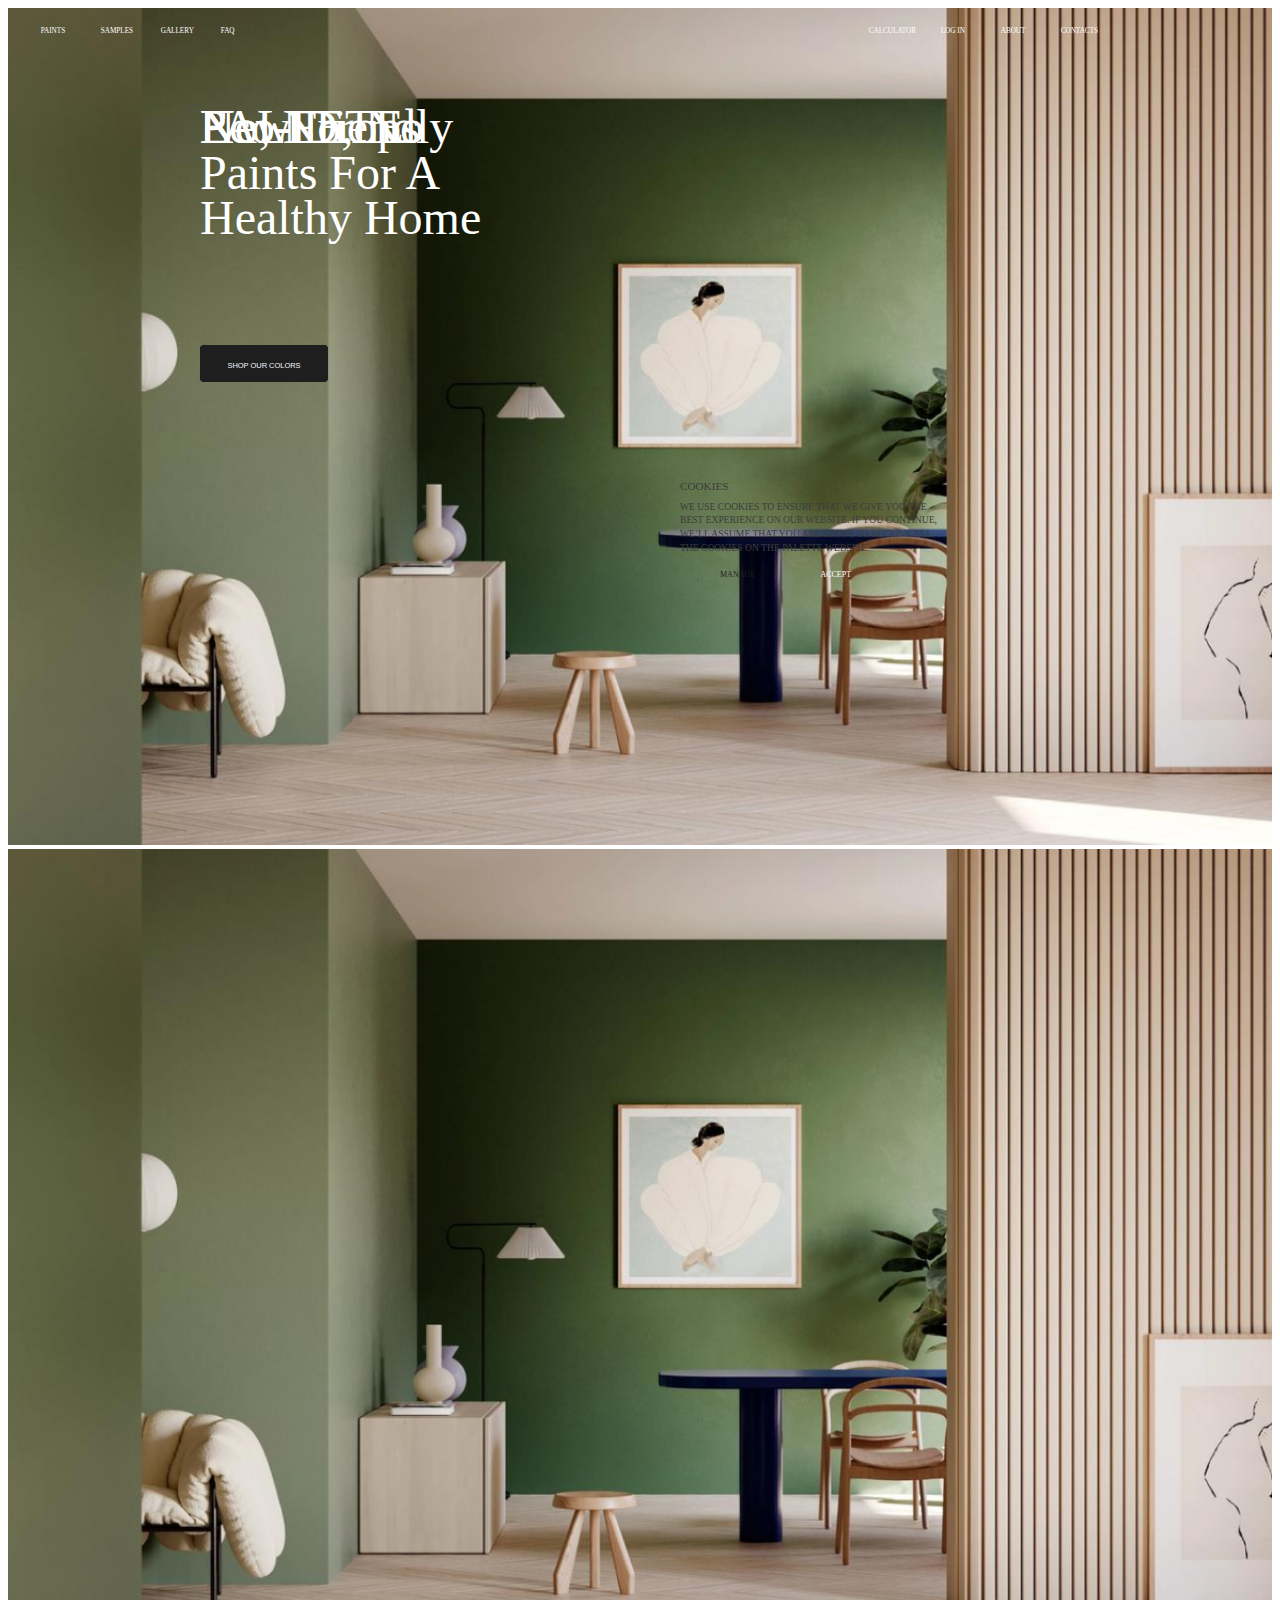
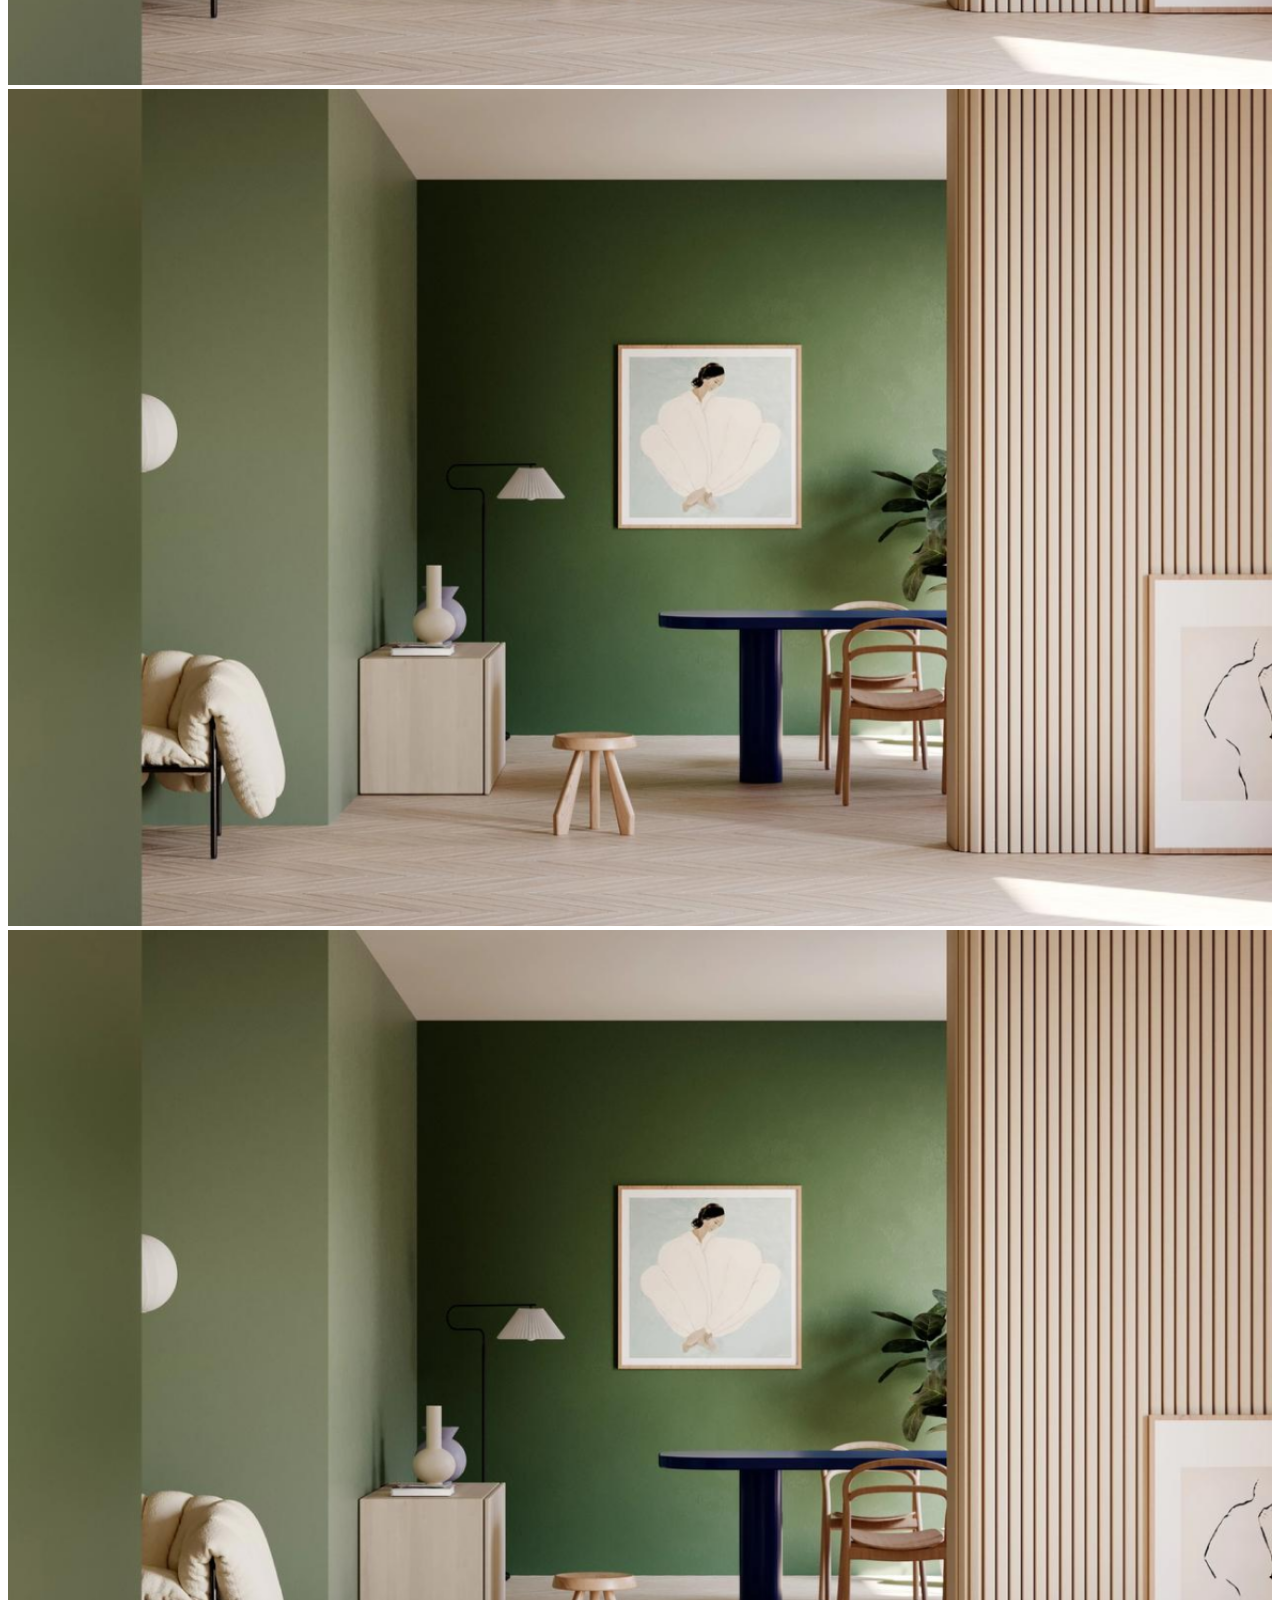
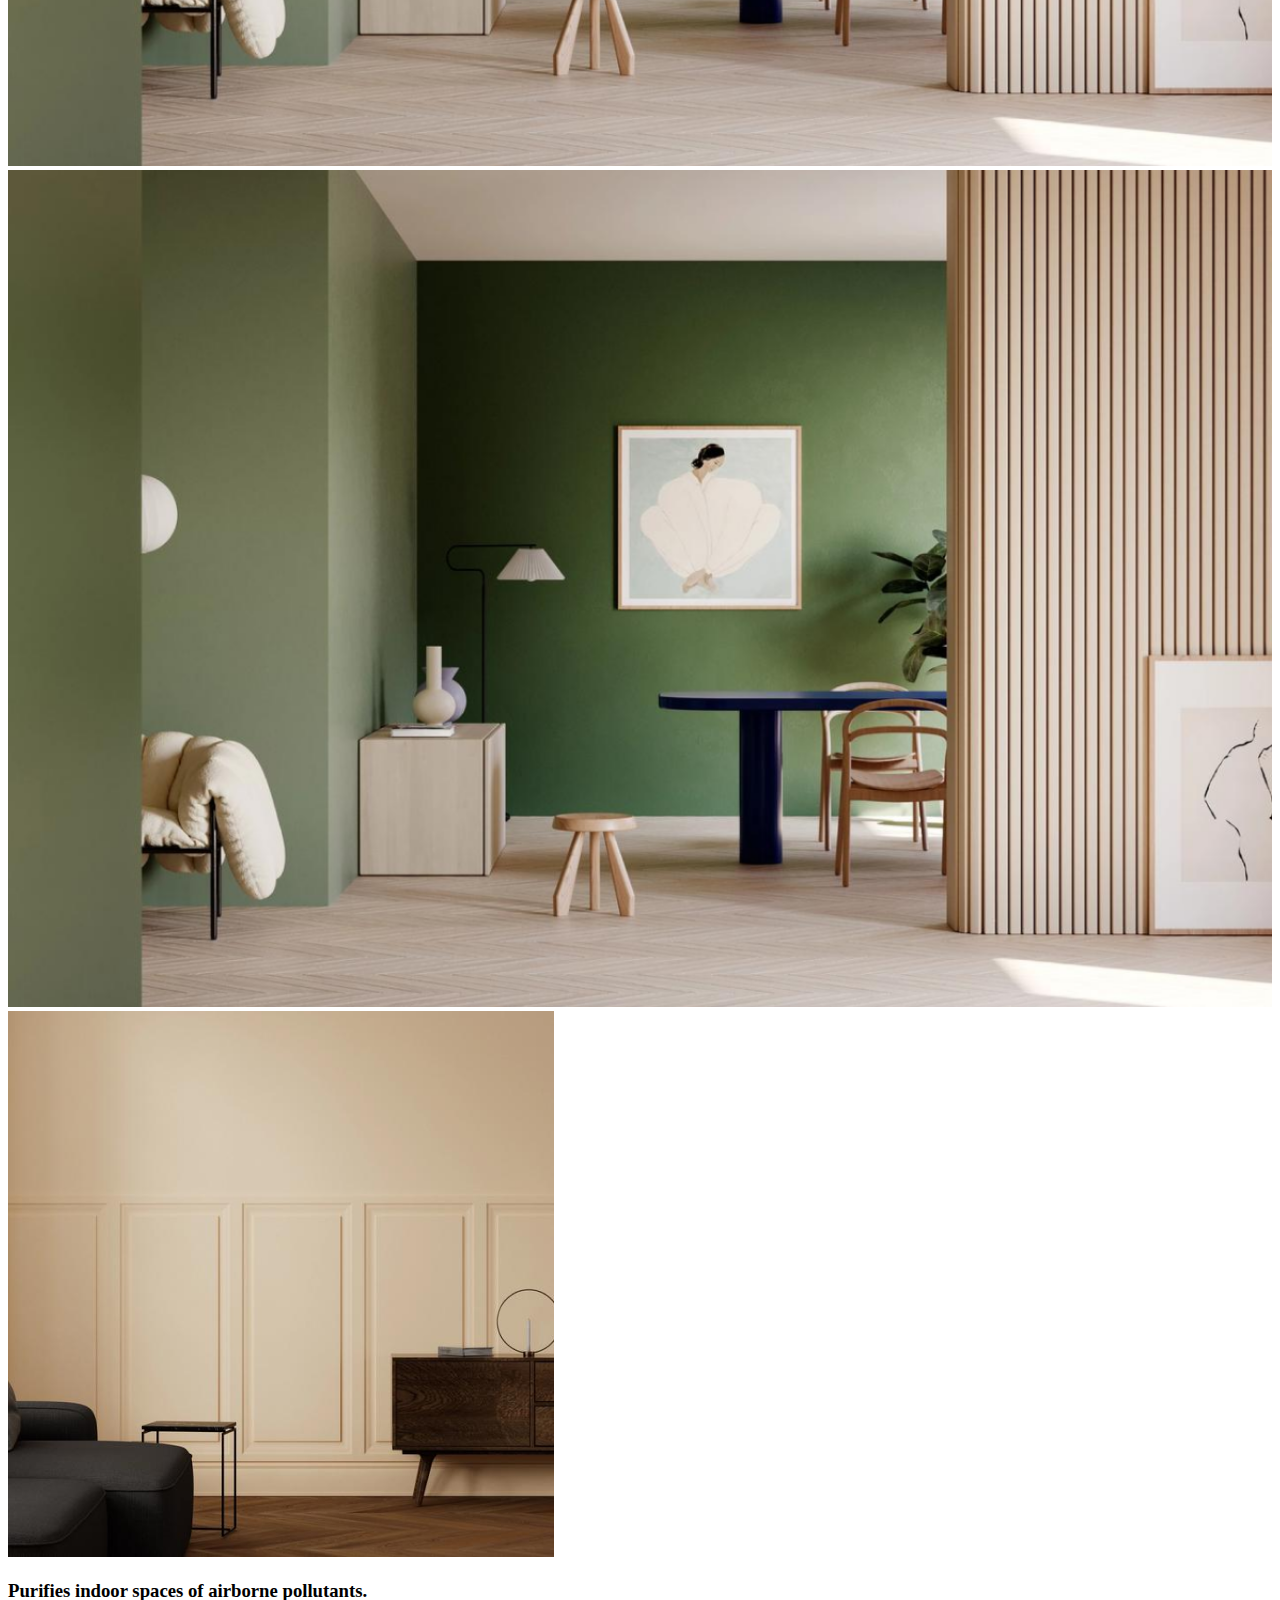
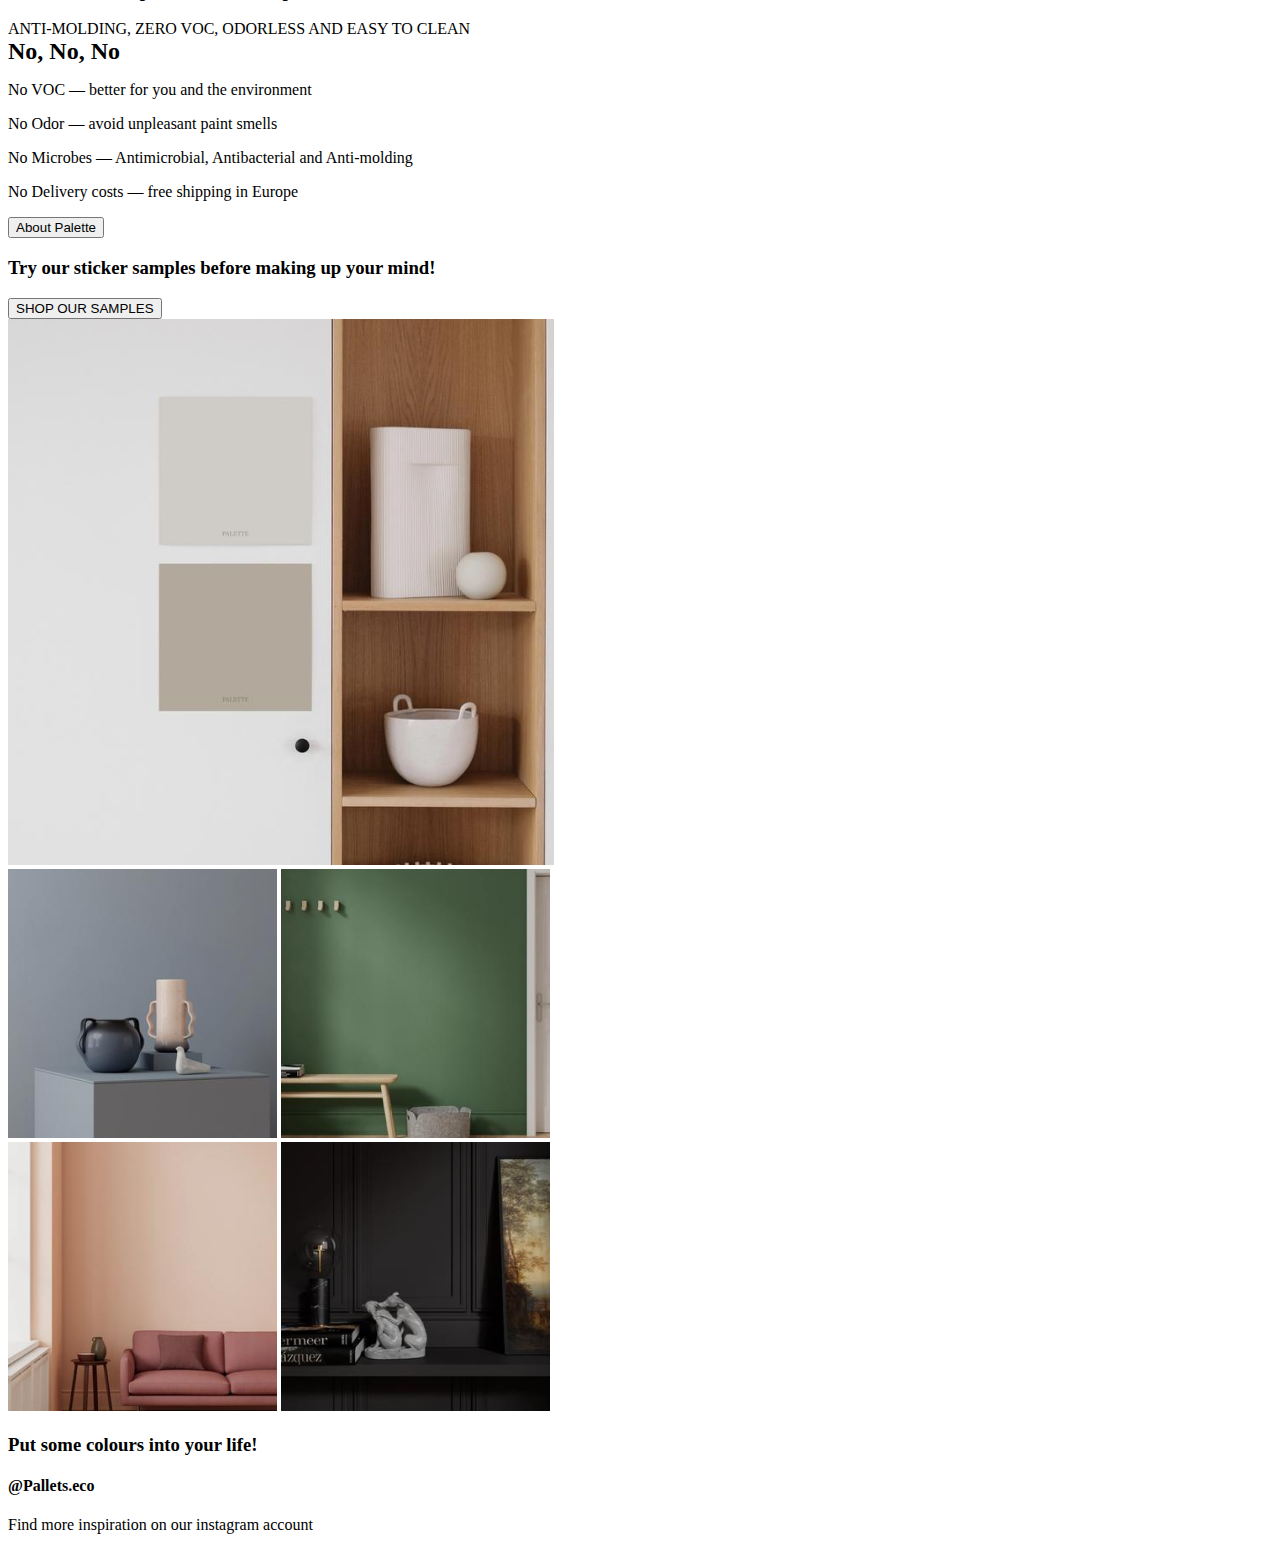
==== index.html @ 0af9c019 "Пункты 8 и 9" ====
<!DOCTYPE html>
<html lang="ru">
  <head>
    <meta charset="UTF-8" />
    <meta http-equiv="X-UA-Compatible" content="IE=edge" />
    <meta name="viewport" content="width=device-width, initial-scale=1.0" />
    <link rel="stylesheet" href="assets/styles/main.css">
    <link rel="stylesheet" href="assets/styles/first_block.css" />
    <link rel="stylesheet" href="assets/styles/no_pallets.css">
    <link
      href="https://cdn.jsdelivr.net/npm/bootstrap@5.2.2/dist/css/bootstrap.min.css"
      rel="stylesheet"
      integrity="sha384-Zenh87qX5JnK2Jl0vWa8Ck2rdkQ2Bzep5IDxbcnCeuOxjzrPF/et3URy9Bv1WTRi"
      crossorigin="anonymous"
    />
  </head>
  <body>
    <div class="container">
        <header>
           <nav class="header_line_1">
          <a class="nav-item" href="#aa">Paints</a>
          <a class="nav-item" href="#bb">Samples</a>
          <a class="nav-item" href="#cc">Gallery</a>
          <a class="nav-item" href="#dd">FAQ</a>
          <a class="nav-item" href="pages/page_test.html">Calculator</a>
          <a class="nav-item" href="#login">Log in</a>
          <a class="nav-item" href="#dd">About</a>
          <a class="nav-item" href="#dd">Contacts</a>
        </nav>
        <div class="first-block" id="1">
        <img class="img-1" src="assets/images/1.png" alt="design" />
        <h2 class="main-title">Eco-Friendly Paints For A Healthy Home </h2>
        <button class="shop">
          <span style="color: aliceblue; text-transform: uppercase;font-size: 0.56em;">Shop our colors</span>
        </button>
        <div class="cookies accept_cookies">
          <p class="cookies-main">Cookies</p>
          <p class="use-cookies">
            We use cookies to ensure that we give you the best experience on our
            website. If you continue, we’ll assume that you are happy to receive
            all the cookies on the Palette website.
          </p>
          <div class="manage_accept">
            <a class="manage" href="#">Manage</a>
            <a class="accept" href="#">Accept</a>
          </div>
        </div>
        </div>
        
        </header>
    </div>
    <div class="container">
      <div class="first-block" id="aa">
        <img class="img-1" src="assets/images/1.png" alt="design" />
        <h2 class="main-title">New Drops </h2>
        <button class="shop">
          <span style="color: aliceblue; text-transform: uppercase;font-size: 0.56em;">Shop our colors</span>
        </button>
      </div>
    </div>
    <div class="container">
      <div class="first-block" id="bb">
        <img class="img-1" src="assets/images/1.png" alt="design" />
        <h2 class="main-title">No, No, No </h2>
        <button class="shop">
          <span style="color: aliceblue; text-transform: uppercase;font-size: 0.56em;">Shop our colors</span>
        </button>
      </div>
    </div>
    <div class="container">
      <div class="first-block" id="cc">
        <img class="img-1" src="assets/images/1.png" alt="design" />
        <h2 class="main-title"> </h2>
        <button class="shop">
          <span style="color: aliceblue; text-transform: uppercase;font-size: 0.56em;">Shop our colors</span>
        </button>
      </div>
    </div>
    <div class="container">
      <div class="first-block" id="dd">
        <img class="img-1" src="assets/images/1.png" alt="design" />
        <h2 class="main-title">PALLETE</h2>
        <button class="shop">
          <span style="color: aliceblue; text-transform: uppercase;font-size: 0.56em;">Shop our colors</span>
        </button>
      </div>
    </div>
  </body>
</html>
<div class="no">
  <div class="pure">
      <div class="img_pure"><img src="\assets\images\12.png" alt="wall">
      </div>
      <div class="pure_text">
        <h3 class="h3_pure">Purifies indoor spaces of airborne pollutants.</h3>
        <article class="article_pure">ANTI-MOLDING, ZERO VOC, ODORLESS AND EASY TO CLEAN</article>
      </div>
  </div>
  <h2 class="no_h2">No, No, No</h2>
  <div class="no_text">
  <p>No VOC — better for you and the environment</p>
  <p>No Odor — avoid unpleasant paint smells</p>
  <p>No Microbes — Antimicrobial, Antibacterial and Anti-molding</p>
  <p>No Delivery costs — free shipping in Europe</div></p>
  <div class="button_a">
      <button class="button_about">About Palette</button>
  </div>
  <div class="try">
      <div class="try_class">
          <h3 class="h3_try">Try our sticker samples before making up your mind!</h3>
          <button class="button_shop">SHOP OUR SAMPLES</button>
      </div>
      <div class="img_try">
          <img src="\assets\images\14.png" alt="shelves"></div>
  </div>
  <div class="pallets">
      <div class="img_pallets">
          <div class="div1">
            <img src="\assets\images\15.png" alt="grey" class="i1">
          <img src="\assets\images\16.png" alt="green" class="i2">
          </div>
          <div class="div2">
          <img src="\assets\images\17.png" alt="bej" class="i3"> 
          <img src="\assets\images\18.png" alt="black" class="i4"> 
          </div>
      </div>
      <div class="pallets1">
          <h3 class="h3_pallets">Put some colours into your life!</h3>
          <h4 class="h4_pallets">@Pallets.eco</h4>
          <div class="pallets_text">Find more inspiration on our instagram account</div>
      </div>
  </div>
---- assets/styles/main.css ----
.content-area-main {
  padding: 60px 0;
  background-color: darkgrey;
  justify-content: space-around;
}

/**
 * Smooth scrolling on the whole document
 */
html {
  scroll-behavior: smooth;
}

@media screen and (prefers-reduced-motion: reduce) {
  html {
    scroll-behavior: auto;
  }
}

/**
 * Layout
 */

.section {
  color: #ffffff;
  height: 75vh;
  margin: 0;
  scroll-margin-top: 1em;
}

#a {
  background-color: #a8c5de;
}
#b {
  background-color: #9fdea6;
}
#c {
  background-color: #dcb28c;
}
#d {
  background-color: #dd93e8;
}

h2 {
  margin: 0;
  padding: 0;
}

/**
 * Sticky navigation
 */
.sticky {
  background-color: #ffffff;
  position: -webkit-sticky;
  position: sticky;
  top: 0;
}

/**
 * Display lists on a single line.
 * @bugfix Prevent webkit from removing list semantics
 * 1. Add a non-breaking space
 * 2. Make sure it doesn't mess up the DOM flow
 */
.list-inline {
  list-style: none;
  margin-left: -0.5em;
  margin-right: -0.5em;
  padding: 0;
}

.list-inline > li {
  display: inline-block;
  margin-left: 0.5em;
  margin-right: 0.5em;
}

.list-inline > li:before {
  content: "\200B"; /* 1 */
  position: absolute; /* 2 */
}

@font-face {
  font-family: Roboto;
  src: url(./Roboto-Regular.woff2) format(.woff2);
  font-weight: 400;
  font-style: normal;
  font-display: swap;
}
---- assets/styles/first_block.css ----
.header_line_1 {
  position: absolute;
  display: grid;
  grid-template-columns: repeat(3, 6%) 69% repeat(4, 6%);
  max-width: 1200px;
  width: 100%;
  padding: 1.5% 1.5%;
  margin-left: 1.5vh;
}
.nav-item {
  text-decoration: none;
  color: rgb(255, 255, 255);
  font-family: Roboto;
  font-size: 0.63em;
  font-weight: 400;
  letter-spacing: 0%;
  text-align: left;
  text-transform: uppercase;
}

.img-1 {
  width: 100%;
  height: 100%;
  object-fit: cover;
}

.main-title {
  /* Eco-Friendly Paints For A Healthy Home */
  position: absolute;
  width: 25%;
  height: 197px;
  left: 19%;
  top: 104px;
  color: rgb(255, 255, 255);
  font-size: 4em;
  font-weight: 400;
  line-height: 65.63px;
  letter-spacing: 0%;
  text-align: left;
}
.shop {
  /* Rectangle */
  position: absolute;
  width: 10%;
  height: 37px;
  left: 362px;
  top: 345px;
  box-sizing: border-box;
  border: 1px solid rgb(31, 30, 30);
  border-radius: 4.17px;
  background: rgb(31, 30, 30);
}
.cookies {
  display: none;
}
.accept_cookies {
  display: flex;
}
.cookies-main {
  /* Cookies */
  position: absolute;
  width: 5vh;
  height: 17px;
  left: 1220px;
  top: 687px;
  color: rgb(60, 60, 60);
  font-family: Roboto;
  font-size: 0.7em;
  font-weight: 400;
  line-height: 16.25px;
  letter-spacing: 0%;
  text-align: left;
  text-transform: uppercase;
}
.use-cookies {
  /* We use cookies to ensure that we give you the best experience on our website. If you continue, we’ll assume that you are happy to receive all the cookies on the Palette website. */
  position: absolute;
  width: 28.6vh;
  height: 55px;
  left: 1220px;
  top: 720px;
  color: rgb(60, 60, 60);
  font-size: 0.6em;
  font-weight: 400;
  line-height: 13.75px;
  letter-spacing: 0%;
  text-align: left;
  text-transform: uppercase;
}

.manage {
  /* Manage */
  left: 1260px;
  text-decoration: none;
  position: absolute;
  width: 3.5vh;
  height: 9px;
  top: 790px;
  color: rgb(31, 30, 30);
  font-family: Roboto;
  font-size: 0.5em;
  font-weight: 400;
  line-height: 9px;
  letter-spacing: 0%;
  text-align: center;
  text-transform: uppercase;
}
.accept {
  /* Accept */
  left: 1406px;
  text-decoration: none;
  position: absolute;
  width: 3.5vh;
  height: 9px;
  top: 790px;
  color: rgb(255, 255, 255);
  font-family: Roboto;
  font-size: 0.5em;
  font-weight: 400;
  line-height: 9px;
  letter-spacing: 0%;
  text-align: center;
  text-transform: uppercase;
}

@media all and (max-width: 2804px) {
  .main-title {
    font-size: 4em;
    line-height: 55.63px;
    left: 28%;
  }
  .shop {
    left: 28%;
  }
}
@media all and (max-width: 2280px) {
  .header_line_1 {
    grid-template-columns: repeat(3, 6%) 65% 7% repeat(3, 6%);
  }
  .main-title {
    font-size: 3em;
    line-height: 45.63px;
    left: 25%;
  }
  .shop {
    left: 25%;
  }
  .cookies-main {
    left: 1000px;
    top: 687px;
  }
  .use-cookies {
    left: 1000px;
    top: 710px;
  }
  .manage {
    left: 1030px;
    top: 800px;
  }
  .accept {
    left: 1130px;
    top: 800px;
  }
}

@media all and (max-width: 1480px) {
  .header_line_1 {
    grid-template-columns: repeat(3, 5%) 54% 6% 5% 5% 5%;
  }
  .nav-item {
    font-size: 0.45em;
  }
  .main-title {
    font-size: 3em;
    line-height: 45.63px;
    left: 200px;
  }
  .shop {
    left: 200px;
    height: 37px;
  }
  .cookies-main {
    left: 680px;
    top: 467px;
  }
  .use-cookies {
    left: 680px;
    top: 490px;
  }
  .manage {
    left: 720px;
    top: 570px;
  }
  .accept {
    left: 820px;
    top: 570px;
  }
}
@media all and (max-width: 990px) {
  .header_line_1 {
    grid-template-columns: repeat(3, 4%) 40% 6% 4% 4% 4%;
  }
  .nav-item {
    font-size: 0.4em;
  }
  .main-title {
    font-size: 2em;
    line-height: 40px;
    left: 200px;
  }
  .shop {
    left: 200px;
    top: 260px;
    height: 27px;
    font-size: 0.8em;
  }
  .cookies-main {
    left: 580px;
    top: 347px;
    font-size: 0.5em;
  }
  .use-cookies {
    left: 580px;
    top: 370px;
    font-size: 0.45em;
  }
  .manage {
    left: 620px;
    top: 420px;
    font-size: 0.4em;
  }
  .accept {
    left: 720px;
    top: 420px;
    font-size: 0.4em;
  }
}
@media all and (max-width: 767px) {
  .header_line_1 {
    grid-template-columns: repeat(3, 6%) 50% 7% repeat(3, 6%);
  }
  .nav-item {
    font-size: 0.3em;
  }
  .main-title {
    font-size: 1.3em;
    line-height: 20px;
    left: 55px;
    top: 50px;
  }
  .shop {
    left: 55px;
    top: 170px;
    height: 27px;
    font-size: 0.4em;
  }
  .cookies-main {
    left: 250px;
    top: 147px;
    font-size: 0.3em;
  }
  .use-cookies {
    left: 250px;
    top: 157px;
    font-size: 0.2em;
  }
  .manage {
    left: 270px;
    top: 200px;
    font-size: 0.2em;
  }
  .accept {
    left: 310px;
    top: 200px;
    font-size: 0.2em;
  }
}
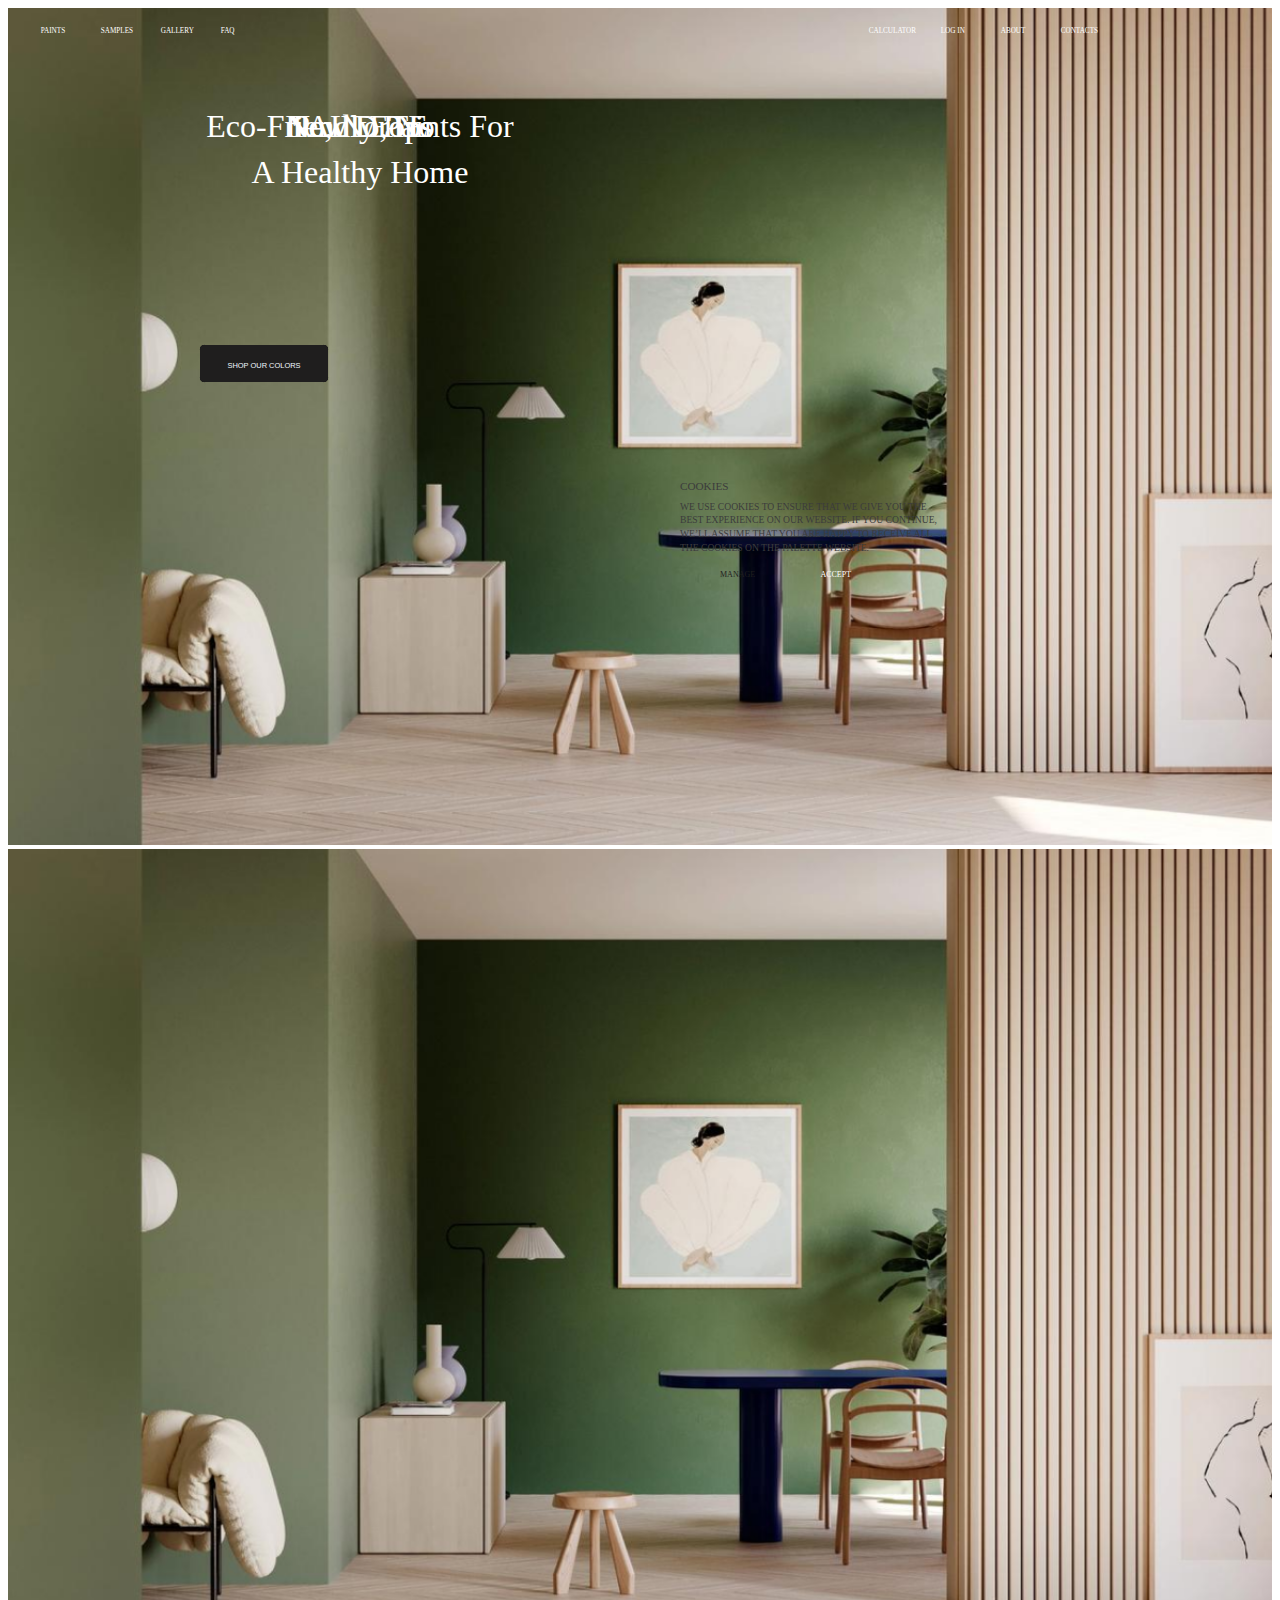
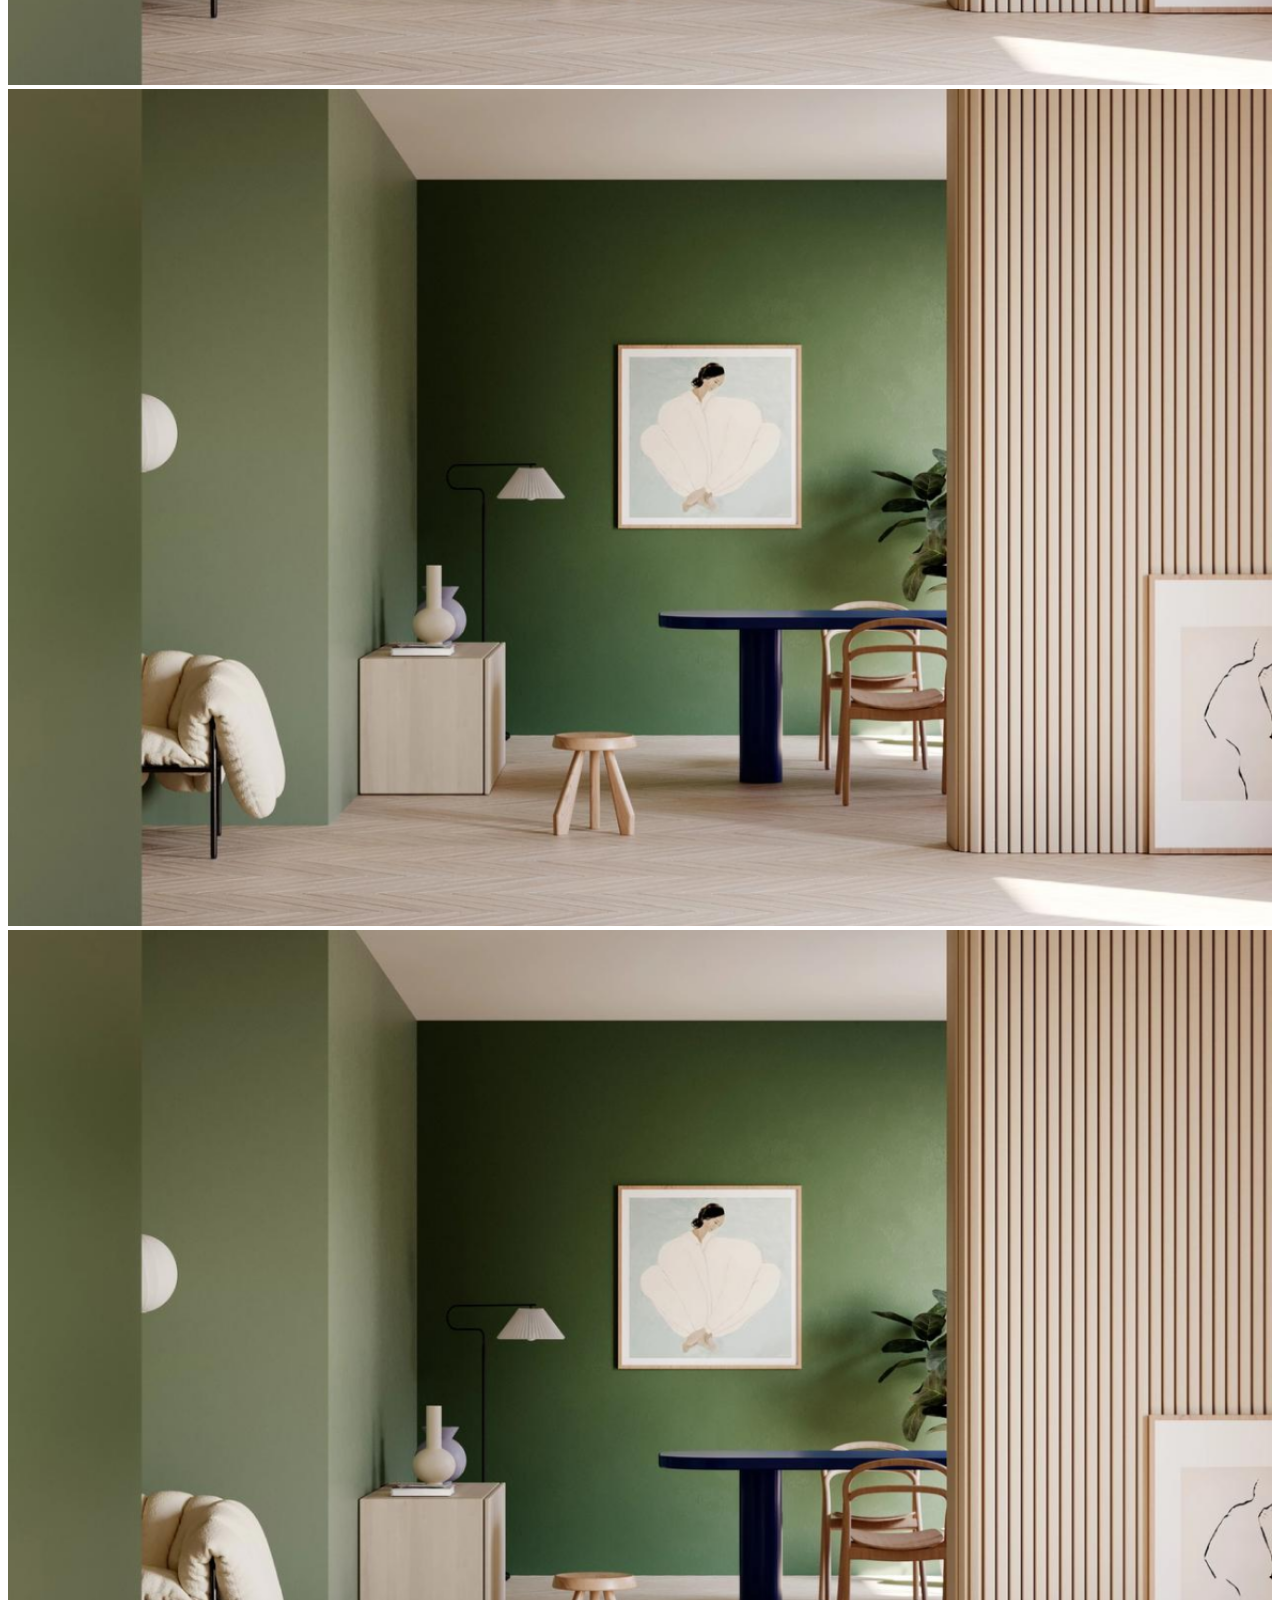
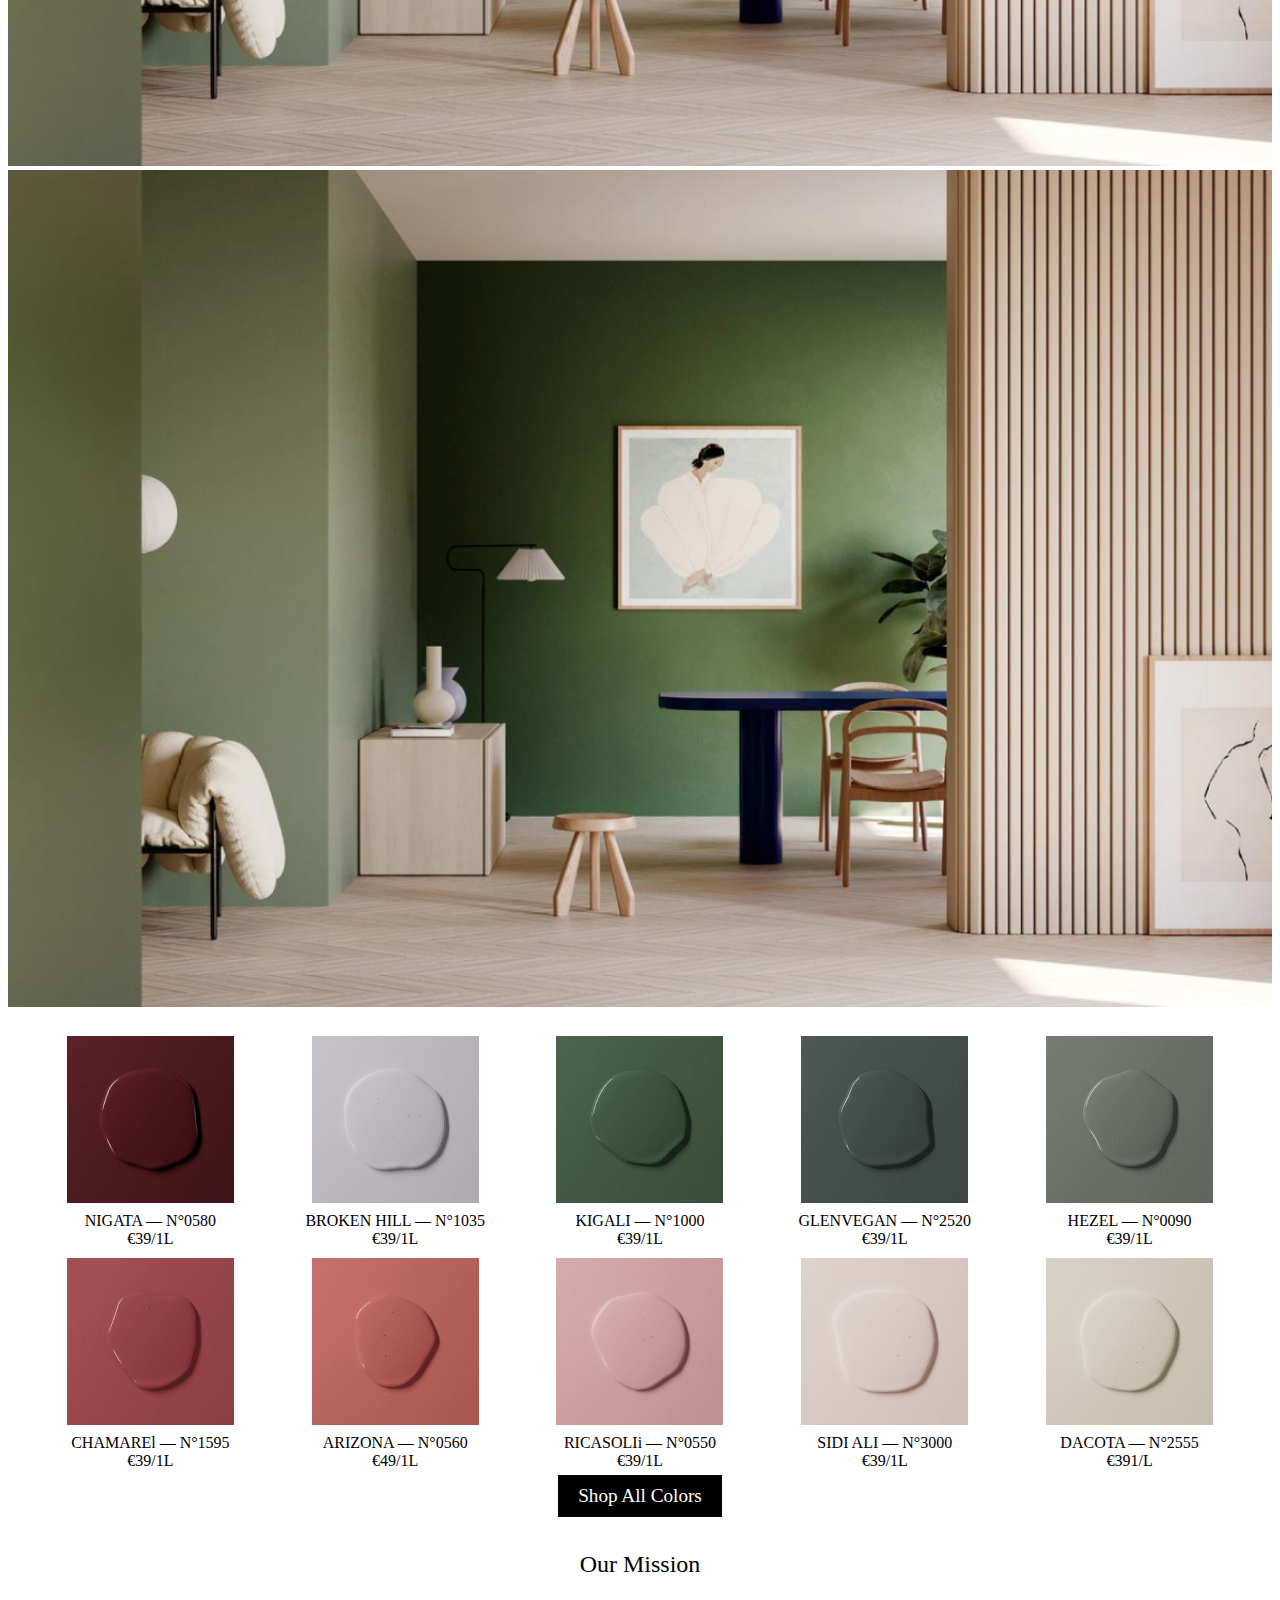
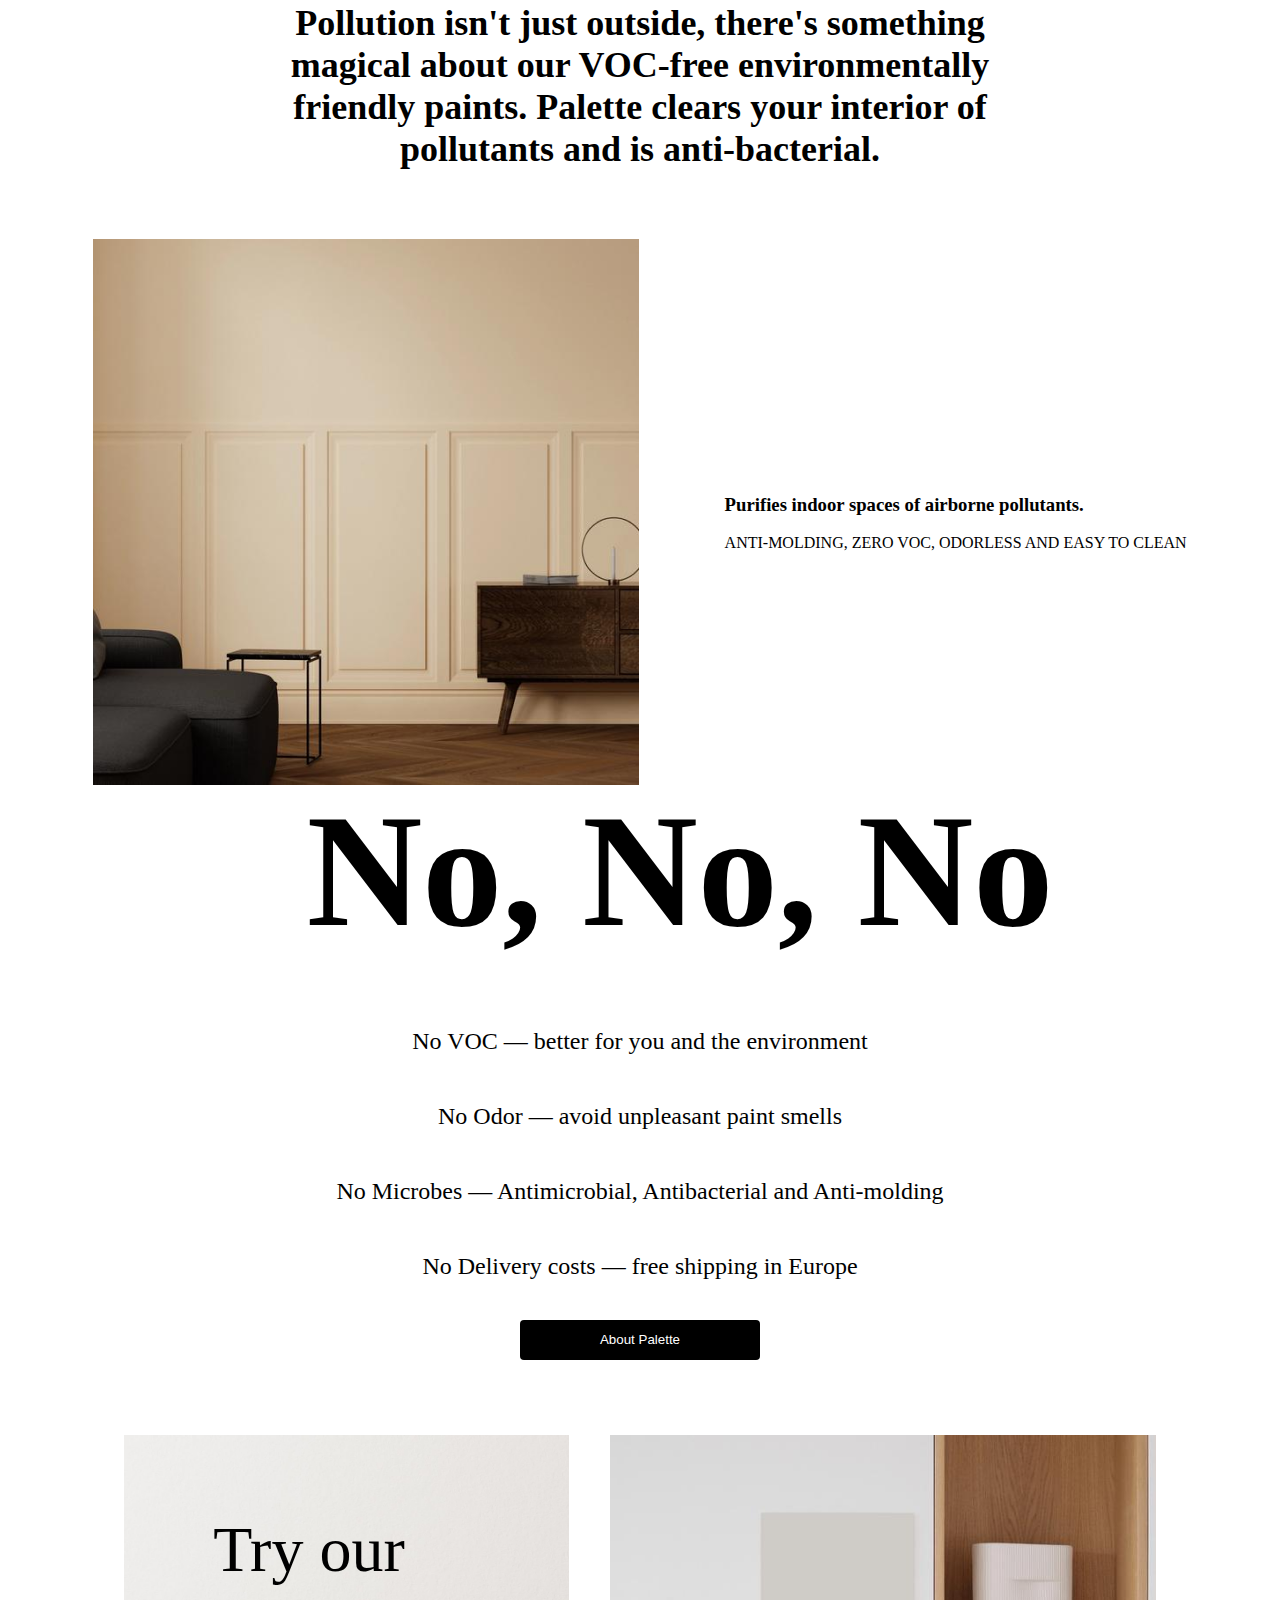
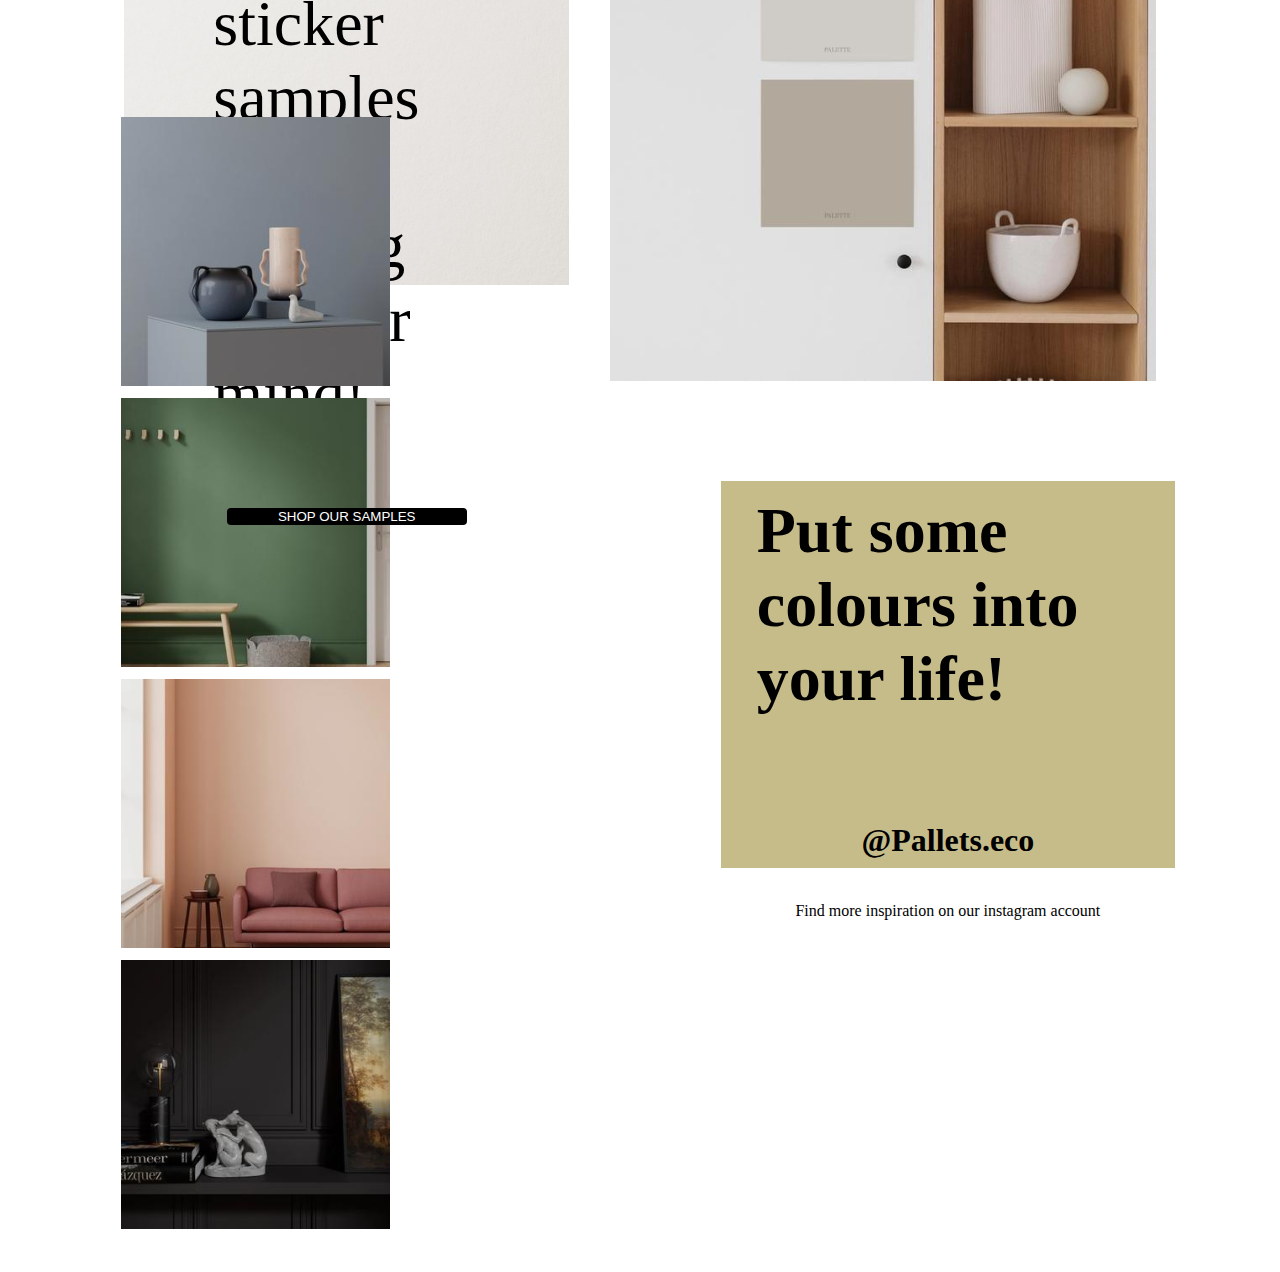
==== commit a9d490f4: "section drops html css" ====
--- a/index.html
+++ b/index.html
@@ -13,6 +13,7 @@
       integrity="sha384-Zenh87qX5JnK2Jl0vWa8Ck2rdkQ2Bzep5IDxbcnCeuOxjzrPF/et3URy9Bv1WTRi"
       crossorigin="anonymous"
     />
+    <link rel="stylesheet" href="styledrops.css">
   </head>
   <body>
     <div class="container">
@@ -85,8 +86,91 @@
         </button>
       </div>
     </div>
-  </body>
-</html>
+</div>
+<div class="container-drops">
+  <h1 class="main-title">New Drops</h1>
+  <div class="color-grid">
+    <div class="color-item item1 ">
+      <div class="color-sample">
+        <img src="assets/images/2.png" alt="Niigata" />
+      </div>
+      <div class="color-name">NIGATA — N°0580</div>
+      <div class="color-price">€39/1L</div>
+    </div>
+    <div class="color-item">
+      <div class="color-sample">
+        <img src="assets/images/3.png" alt="Broken Hill" />
+      </div>
+      <div class="color-name">BROKEN HILL — N°1035</div>
+      <div class="color-price">€39/1L</div>
+    </div>
+    <div class="color-item">
+      <div class="color-sample">
+        <img src="assets/images/4.png" alt="Kigali" />
+      </div>
+      <div class="color-name">KIGALI — N°1000</div>
+      <div class="color-price">€39/1L</div>
+    </div>
+    <div class="color-item">
+      <div class="color-sample">
+        <img src="assets/images/5.png" alt="Gleneveagh" />
+      </div>
+      <div class="color-name">GLENVEGAN — N°2520</div>
+      <div class="color-price">€39/1L</div>
+    </div>
+    <div class="color-item">
+      <div class="color-sample">
+        <img src="assets/images/6.png" alt="Hazel" />
+      </div>
+      <div class="color-name">HEZEL — N°0090</div>
+      <div class="color-price">€39/1L</div>
+    </div>
+    <div class="color-item">
+      <div class="color-sample">
+        <img src="assets/images/7.png" alt="Chamarel" />
+      </div>
+      <div class="color-name">CHAMAREl — N°1595</div>
+      <div class="color-price">€39/1L</div>
+    </div>
+    <div class="color-item">
+      <div class="color-sample">
+        <img src="assets/images/8.png" alt="Arizona" />
+      </div>
+      <div class="color-name">ARIZONA — N°0560</div>
+      <div class="color-price">€49/1L</div>
+    </div>
+    <div class="color-item">
+      <div class="color-sample">
+        <img src="assets/images/9.png" alt="Ricasoli" />
+      </div>
+      <div class="color-name">RICASOLIi — N°0550</div>
+      <div class="color-price">€39/1L</div>
+    </div>
+    <div class="color-item">
+      <div class="color-sample">
+        <img src="assets/images/10.png" alt="Sidi Ali" />
+      </div>
+      <div class="color-name">SIDI ALI — N°3000</div>
+      <div class="color-price">€39/1L</div>
+    </div>
+    <div class="color-item">
+      <div class="color-sample">
+        <img src="assets/images/11.png" alt="Dakota" />
+      </div>
+      <div class="color-name">DACOTA — N°2555</div>
+      <div class="color-price">€391/L</div>
+    </div>
+    <a href="#" class="shop-button">Shop All Colors</a>
+    <div class="mission">
+      <p>Our Mission</p>
+      <h2>
+        Pollution isn't just outside, there's something magical about our VOC-free
+        environmentally friendly paints. Palette clears your interior of pollutants
+        and is anti-bacterial.
+      </h2>
+    </div>
+  </div>
+</div>
 <div class="no">
   <div class="pure">
       <div class="img_pure"><img src="\assets\images\12.png" alt="wall">
@@ -129,4 +213,6 @@
           <h4 class="h4_pallets">@Pallets.eco</h4>
           <div class="pallets_text">Find more inspiration on our instagram account</div>
       </div>
-  </div>+    </body>
+    
+    </html>--- a/assets/styles/no_pallets.css
+++ b/assets/styles/no_pallets.css
@@ -0,0 +1,140 @@
+    .pure {
+    height: 50vh;
+    display: flex;
+    flex-direction: row;
+    flex-grow: 1;
+    flex-basis: 0;
+    justify-content: space-evenly;
+    align-items: center;
+    object-fit: cover;
+    margin-top: 7%
+    }
+    
+    .pure-text {
+        background-color: #c7a65e;
+        width: 40%;
+        font-size: 10rem;
+    }
+    .img_pure {
+        
+        
+    }
+    .no_h2 {
+        font-size: 10rem;
+        display: flex;
+        justify-content: center;
+        width: 100%;
+        margin: 20px;
+        padding: 20px;
+    }
+    .no_text {
+        display: flex;
+        justify-content: center;
+        font-weight: 500;
+        font-size: 1.5rem;
+        flex-direction: column;
+        align-items: center;
+    }
+    .button_a {
+        display: flex;
+        align-items: center;
+        justify-content: center;
+    }
+
+    .button_about {
+        background: black;
+        color: white;
+        border: none;
+        position: relative;
+        border-radius: 4px;
+        height: 3em;
+        width: 18em;
+    }
+        
+    .try {
+        height: 50vh;
+        margin-top: 7%;
+        display: flex;
+        justify-content: space-evenly;
+        margin: 3% 3%;
+        padding: 3% 3%;
+
+    }
+
+    .try_class {   
+        display: flex;
+        background-image: url(../images/13.png);
+        width: 40%;
+        height: 100hv;
+        width: 100wv;
+        flex-direction: column;
+        align-items: center;
+    }
+    .h3_try {
+        display: flex;
+        justify-content: center;
+        font-size: 4rem;
+        width: 60%;
+        padding: 3%;
+        font-weight: 30;
+        align-self:center;
+    }
+    
+    .pallets {
+        margin-top: 7%;
+        padding: 3% 3%;
+        display: flex;
+        justify-content: space-evenly;
+        flex-wrap: nowrap;
+        padding: 3% 3%;
+        align-items: center;
+        flex-direction: row;
+        height: 50vh;
+    }
+    .img_shelves {
+        height: 120%;
+    }
+
+    .img_pallets {
+        width: 40%;
+        display: flex;
+        flex-wrap: wrap;
+        background-size: contain;
+        justify-content: space-evenly;
+        margin: 3% 3%;
+        padding: 3% 3%;
+    }
+    .i1, .i2, .i3, .i4 {
+        margin: 2px 2px;
+        padding: 2px 2px;
+    } 
+    .pallets1 {
+        background-color: rgba(198, 188, 138, 1);
+        display: flex;
+        justify-content: center;
+        font-size: 1rem;
+        width: 60%;
+        padding: 3%;
+        margin: 5%;
+        font-weight: 30;
+        align-items:center;
+        flex-direction: column;
+        height: 35vh;
+        width: 30vw;
+        
+    }
+    .button_shop {
+        background: black;
+        color: white;
+        border: none;
+        position: relative;
+        border-radius: 4px;
+        height: 3em;
+        width: 18em;
+    }
+    .h4_pallets {
+        font-size: 2rem;
+    }
+    .h3_pallets {
+        font-size: 4rem;
+    }--- a/styledrops.css
+++ b/styledrops.css
@@ -0,0 +1,61 @@
+.container-drops {
+    display: grid;
+    grid-template-rows: auto auto auto auto auto auto;
+    grid-template-columns: repeat(5, 1fr);
+    padding: 20px;
+}
+
+.main-title {
+    grid-column: 1 / -1;
+    text-align: center;
+    font-size: 2em;
+    margin: 0;
+}
+
+.color-grid {
+    display: contents;
+}
+
+.color-item {
+    text-align: center;
+    padding: 5px;
+}
+
+.color-sample img {
+    max-width: 100%;
+}
+
+.color-name {
+    margin-top: 5px;
+}
+
+.color-price {
+    color: #000000;
+}
+
+.shop-button {
+    grid-column: 1 / -1;
+    text-align: center;
+    font-size: 1.2em;
+    text-decoration: none;
+    color: white;
+    background-color: #000000;
+    padding: 10px 20px;
+    display: inline-block;
+    margin: auto;
+}
+
+.mission {
+    grid-column: 2 / 5;
+    text-align: center;
+    font-size: 1.5em;
+    margin: 10px 0;
+}
+
+.mission-text {
+    grid-column: 1 / -1;
+    text-align: center;
+    font-size: 1em;
+    line-height: 1.5;
+    padding: 0 20px;
+}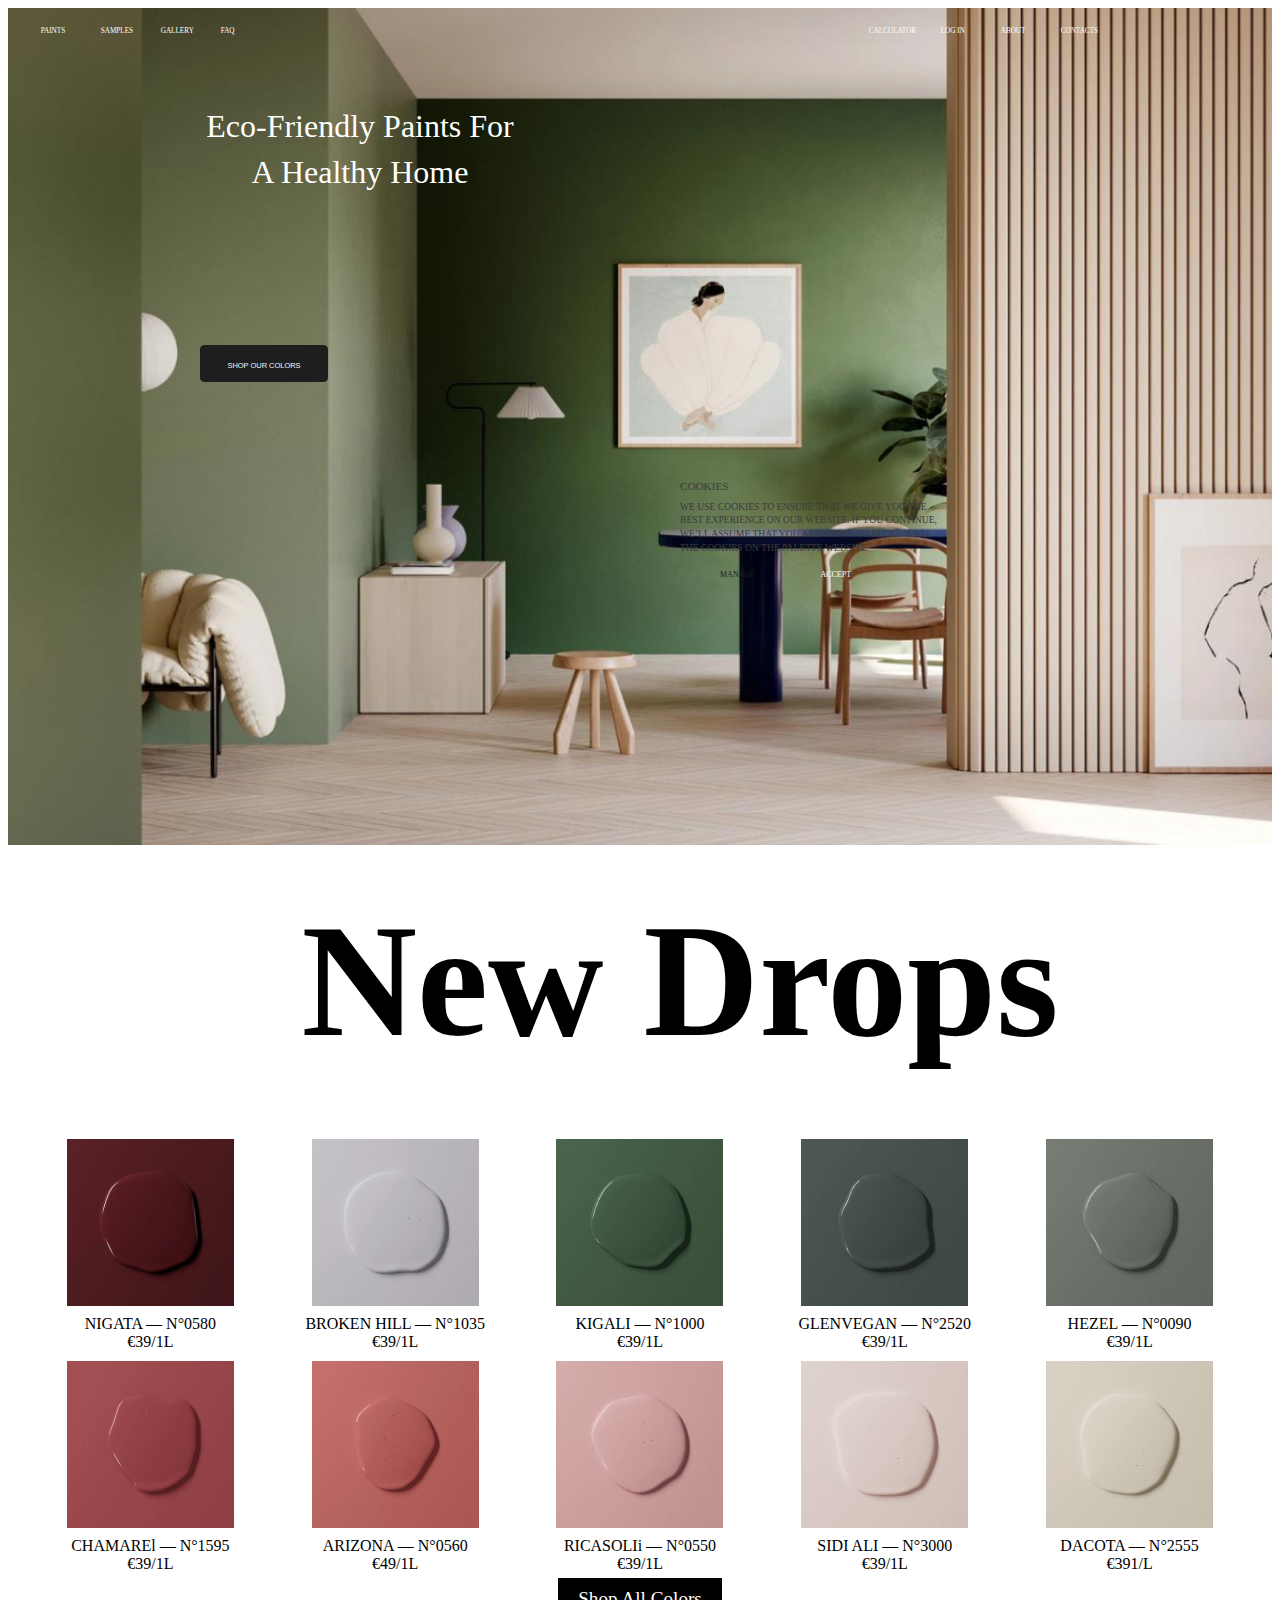
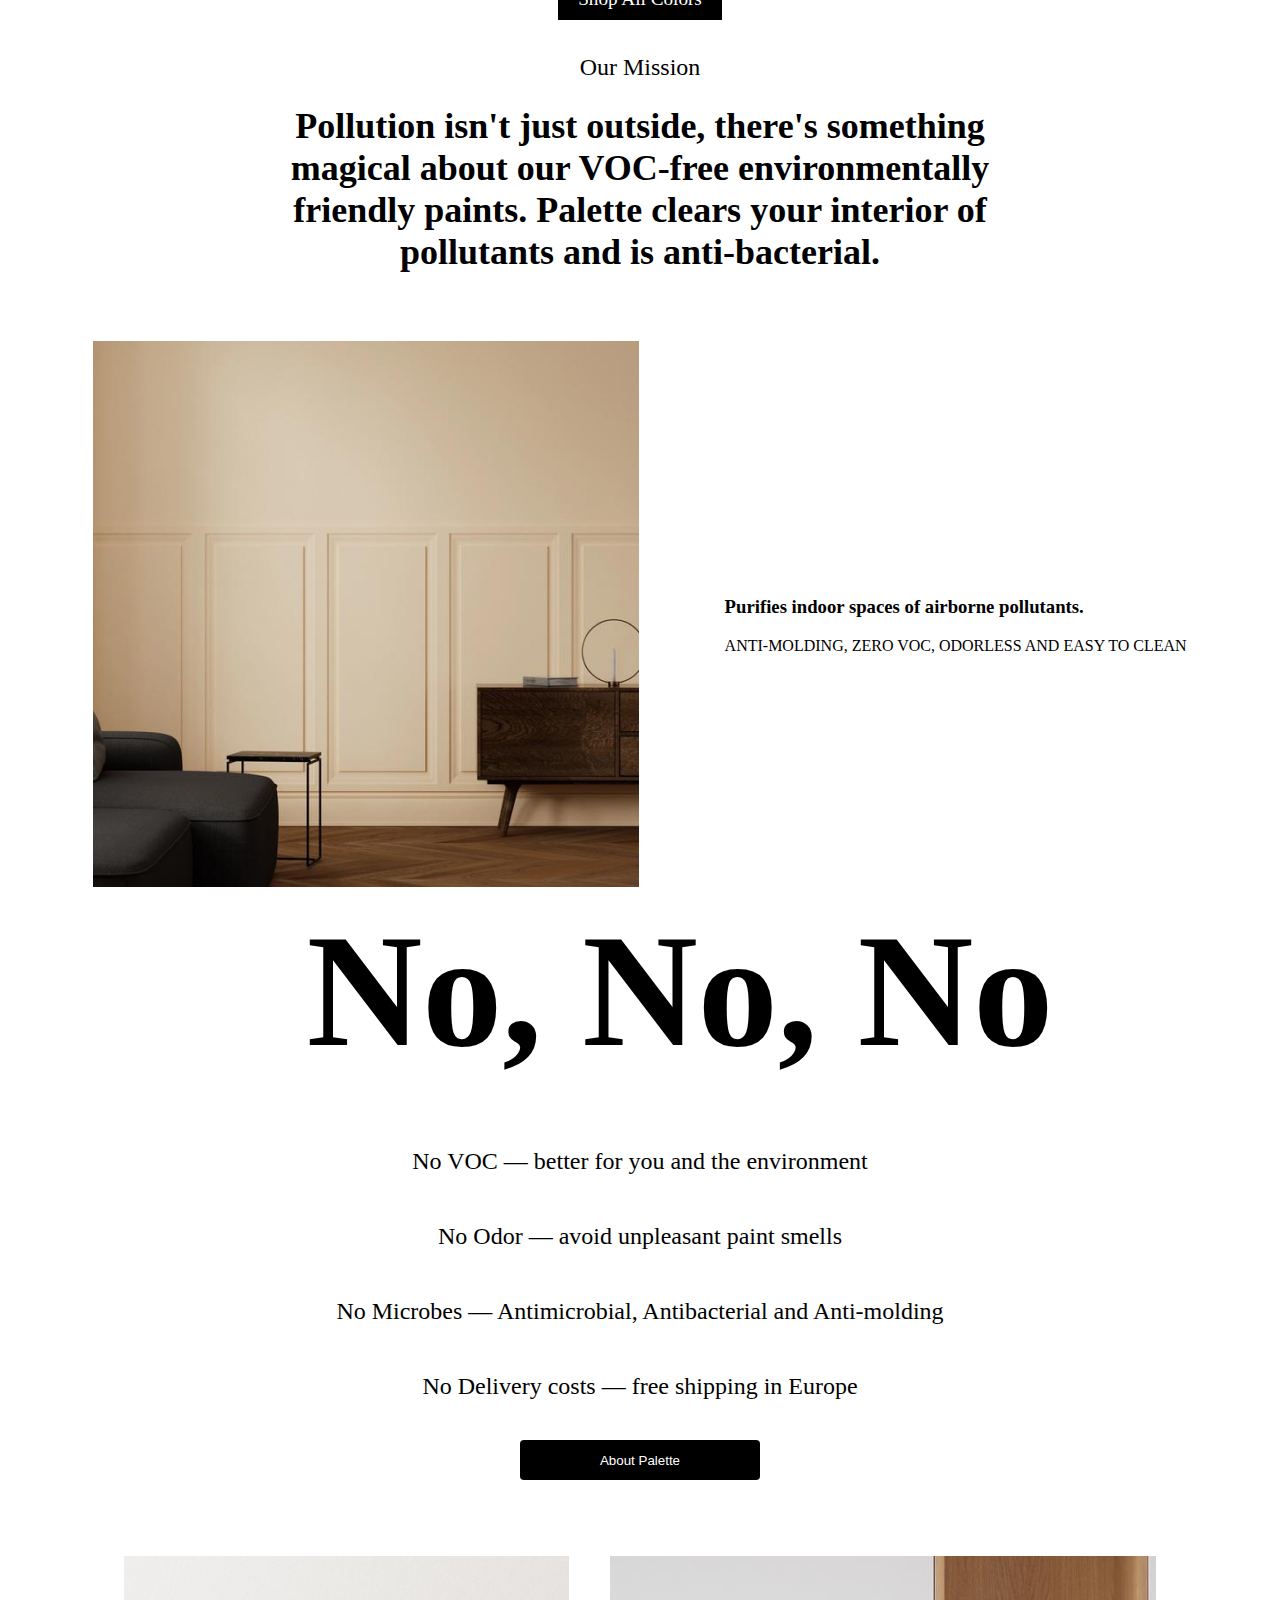
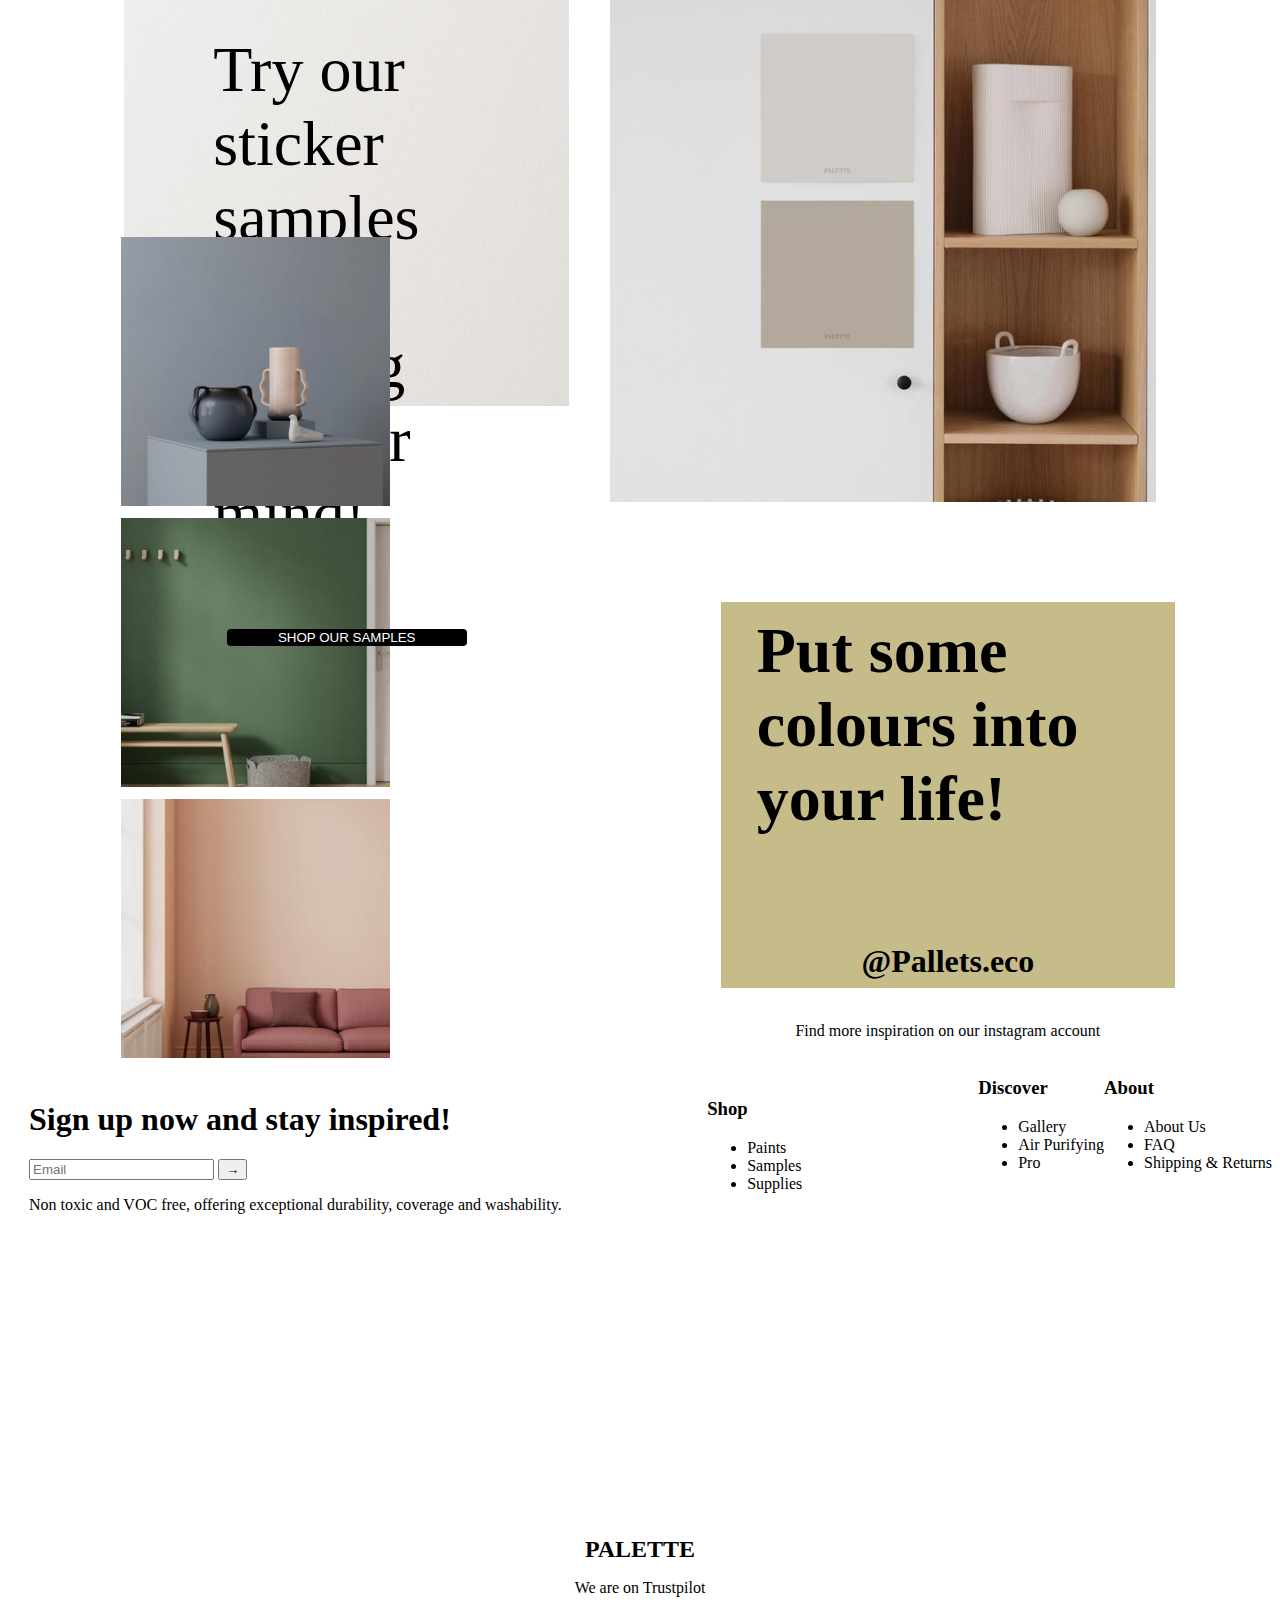
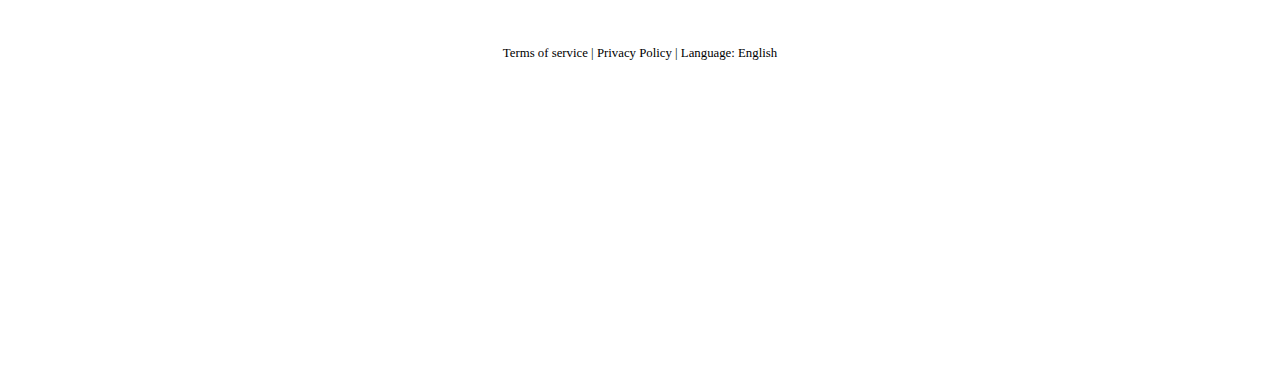
==== commit f1e4be91: "fixed img paths" ====
--- a/index.html
+++ b/index.html
@@ -7,6 +7,7 @@
     <link rel="stylesheet" href="assets/styles/main.css">
     <link rel="stylesheet" href="assets/styles/first_block.css" />
     <link rel="stylesheet" href="assets/styles/no_pallets.css">
+    <link rel="stylesheet" href="assets/styles/foot.css">
     <link
       href="https://cdn.jsdelivr.net/npm/bootstrap@5.2.2/dist/css/bootstrap.min.css"
       rel="stylesheet"
@@ -25,8 +26,8 @@
           <a class="nav-item" href="#dd">FAQ</a>
           <a class="nav-item" href="pages/page_test.html">Calculator</a>
           <a class="nav-item" href="#login">Log in</a>
-          <a class="nav-item" href="#dd">About</a>
-          <a class="nav-item" href="#dd">Contacts</a>
+          <a class="nav-item" href="#about">About</a>
+          <a class="nav-item" href="#about">Contacts</a>
         </nav>
         <div class="first-block" id="1">
         <img class="img-1" src="assets/images/1.png" alt="design" />
@@ -50,45 +51,10 @@
         
         </header>
     </div>
-    <div class="container">
-      <div class="first-block" id="aa">
-        <img class="img-1" src="assets/images/1.png" alt="design" />
-        <h2 class="main-title">New Drops </h2>
-        <button class="shop">
-          <span style="color: aliceblue; text-transform: uppercase;font-size: 0.56em;">Shop our colors</span>
-        </button>
-      </div>
-    </div>
-    <div class="container">
-      <div class="first-block" id="bb">
-        <img class="img-1" src="assets/images/1.png" alt="design" />
-        <h2 class="main-title">No, No, No </h2>
-        <button class="shop">
-          <span style="color: aliceblue; text-transform: uppercase;font-size: 0.56em;">Shop our colors</span>
-        </button>
-      </div>
-    </div>
-    <div class="container">
-      <div class="first-block" id="cc">
-        <img class="img-1" src="assets/images/1.png" alt="design" />
-        <h2 class="main-title"> </h2>
-        <button class="shop">
-          <span style="color: aliceblue; text-transform: uppercase;font-size: 0.56em;">Shop our colors</span>
-        </button>
-      </div>
-    </div>
-    <div class="container">
-      <div class="first-block" id="dd">
-        <img class="img-1" src="assets/images/1.png" alt="design" />
-        <h2 class="main-title">PALLETE</h2>
-        <button class="shop">
-          <span style="color: aliceblue; text-transform: uppercase;font-size: 0.56em;">Shop our colors</span>
-        </button>
-      </div>
-    </div>
-</div>
-<div class="container-drops">
-  <h1 class="main-title">New Drops</h1>
+    
+<div><h2 class="no_h2">New Drops</h2></div>
+
+<div class="container-drops" id="aa">
   <div class="color-grid">
     <div class="color-item item1 ">
       <div class="color-sample">
@@ -171,16 +137,19 @@
     </div>
   </div>
 </div>
-<div class="no">
+<div class="no" id="bb">
   <div class="pure">
-      <div class="img_pure"><img src="\assets\images\12.png" alt="wall">
+      <div class="img_pure"><img src="assets/images/12.png" alt="wall">
       </div>
       <div class="pure_text">
         <h3 class="h3_pure">Purifies indoor spaces of airborne pollutants.</h3>
         <article class="article_pure">ANTI-MOLDING, ZERO VOC, ODORLESS AND EASY TO CLEAN</article>
       </div>
   </div>
-  <h2 class="no_h2">No, No, No</h2>
+</div>
+  <br>
+<div class="container">
+  <div><h2 class="no_h2">No, No, No</h2></div>
   <div class="no_text">
   <p>No VOC — better for you and the environment</p>
   <p>No Odor — avoid unpleasant paint smells</p>
@@ -189,30 +158,78 @@
   <div class="button_a">
       <button class="button_about">About Palette</button>
   </div>
-  <div class="try">
+  <div class="try" id="cc">
       <div class="try_class">
           <h3 class="h3_try">Try our sticker samples before making up your mind!</h3>
           <button class="button_shop">SHOP OUR SAMPLES</button>
       </div>
       <div class="img_try">
-          <img src="\assets\images\14.png" alt="shelves"></div>
+          <img src="assets/images/14.png" alt="shelves"></div>
   </div>
   <div class="pallets">
       <div class="img_pallets">
           <div class="div1">
-            <img src="\assets\images\15.png" alt="grey" class="i1">
-          <img src="\assets\images\16.png" alt="green" class="i2">
+            <img src="assets/images/15.png" alt="grey" class="i1">
+          <img src="assets/images/16.png" alt="green" class="i2">
           </div>
           <div class="div2">
-          <img src="\assets\images\17.png" alt="bej" class="i3"> 
-          <img src="\assets\images\18.png" alt="black" class="i4"> 
-          </div>
-      </div>
-      <div class="pallets1">
+          <img src="assets/images/17.png" alt="bej" class="i3"> 
+          <img src="assets/images/18.png" alt="black" class="i4"> 
+          </div>
+      </div>
+      <div class="pallets1" id="dd">
           <h3 class="h3_pallets">Put some colours into your life!</h3>
           <h4 class="h4_pallets">@Pallets.eco</h4>
           <div class="pallets_text">Find more inspiration on our instagram account</div>
       </div>
+  </div>
+</div>
+
+      <footer>
+        <div class="container-footer">
+          <div class="top">
+            <div class="top-left"  id="login">
+              <h1>Sign up now and stay inspired!</h1>
+              <input type="text" placeholder="Email">
+              <button>→</button>
+              <p>Non toxic and VOC free, offering exceptional durability, coverage and washability.</p>
+            </div>
+            <div class="top-right">
+                <h3>Shop</h3>
+                <ul>
+                  <li>Paints</li>
+                  <li>Samples</li>
+                  <li>Supplies</li>
+                </ul>
+              </div>
+              <div class="column">
+                <h3>Discover</h3>
+                <ul>
+                  <li>Gallery</li>
+                  <li>Air Purifying</li>
+                  <li>Pro</li>
+                </ul>
+              </div>
+              <div class="column"  id="about">
+                <h3>About</h3>
+                <ul>
+                  <li>About Us</li>
+                  <li>FAQ</li>
+                  <li>Shipping & Returns</li>
+                </ul>
+            </div>
+          </div>
+          <div class="bottom">
+            <div class="bottom-inner">
+              <h2 class="palette-logo">PALETTE</h2>
+              <p><span>We are on Trustpilot</span></p>
+              <div class="bottom-nav">
+                <p>Terms of service | Privacy Policy | Language: English </p>
+              </div>
+            </div>
+          </div>
+        </div>
+      </footer>  
     </body>
     
     </html>--- a/assets/styles/foot.css
+++ b/assets/styles/foot.css
@@ -0,0 +1,44 @@
+.container-footer {
+display: flex;
+flex-direction: column;
+min-height: 100vh;
+}
+
+.top {
+display: flex;
+}
+
+.top-left {
+background-color: #ffffff;
+padding: 20px;
+border: 1px solid #ffffff;
+flex: 1; 
+}
+
+.top-right {
+background-color: #ffffff;
+padding: 20px;
+border: 1px solid #ffffff;
+width: 250px; 
+}
+
+.bottom {
+display: flex;
+flex: 1;
+background-color: #ffffff;
+align-items: center; 
+justify-content: center; 
+}
+
+.bottom-inner {
+display: flex;
+flex-direction: column;
+align-items: center; 
+width: 80%; 
+}
+
+.bottom-nav {
+margin-top: 20px;
+text-align: center;
+font-size: 0.8em;
+}
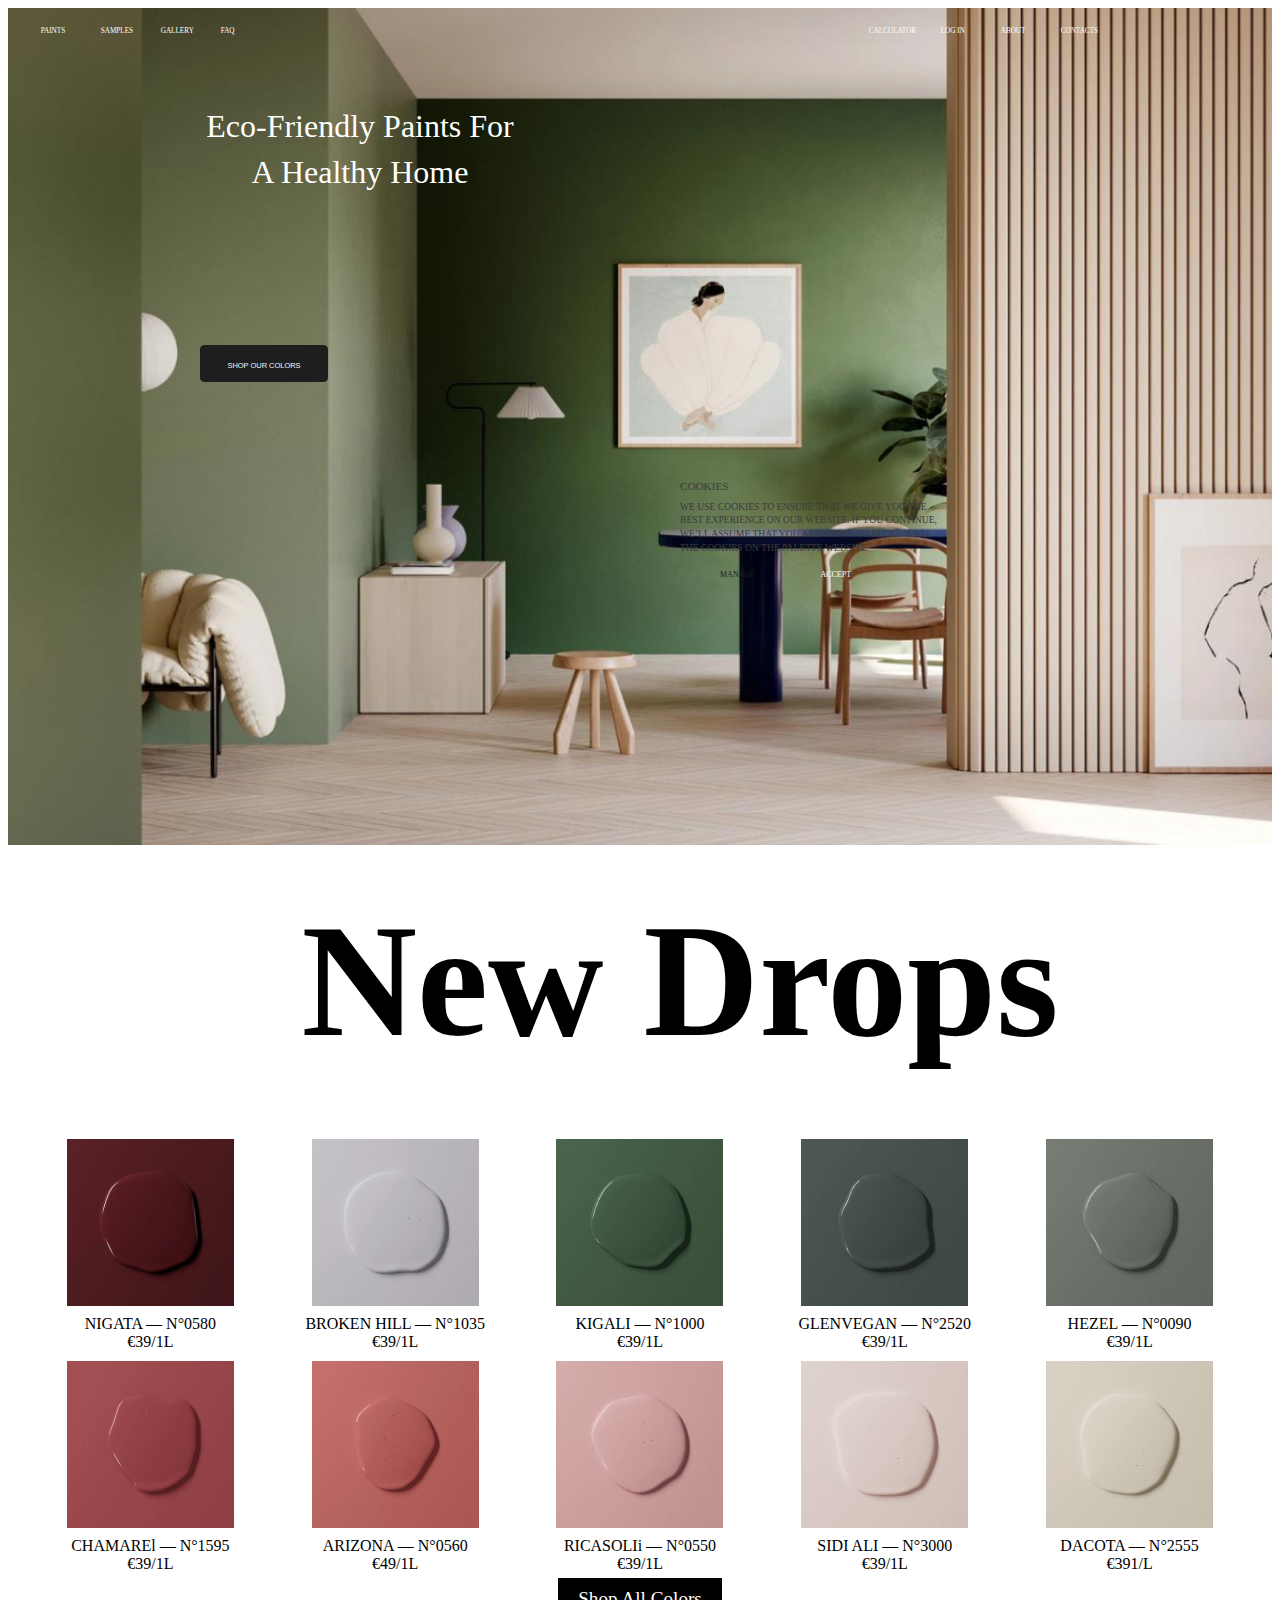
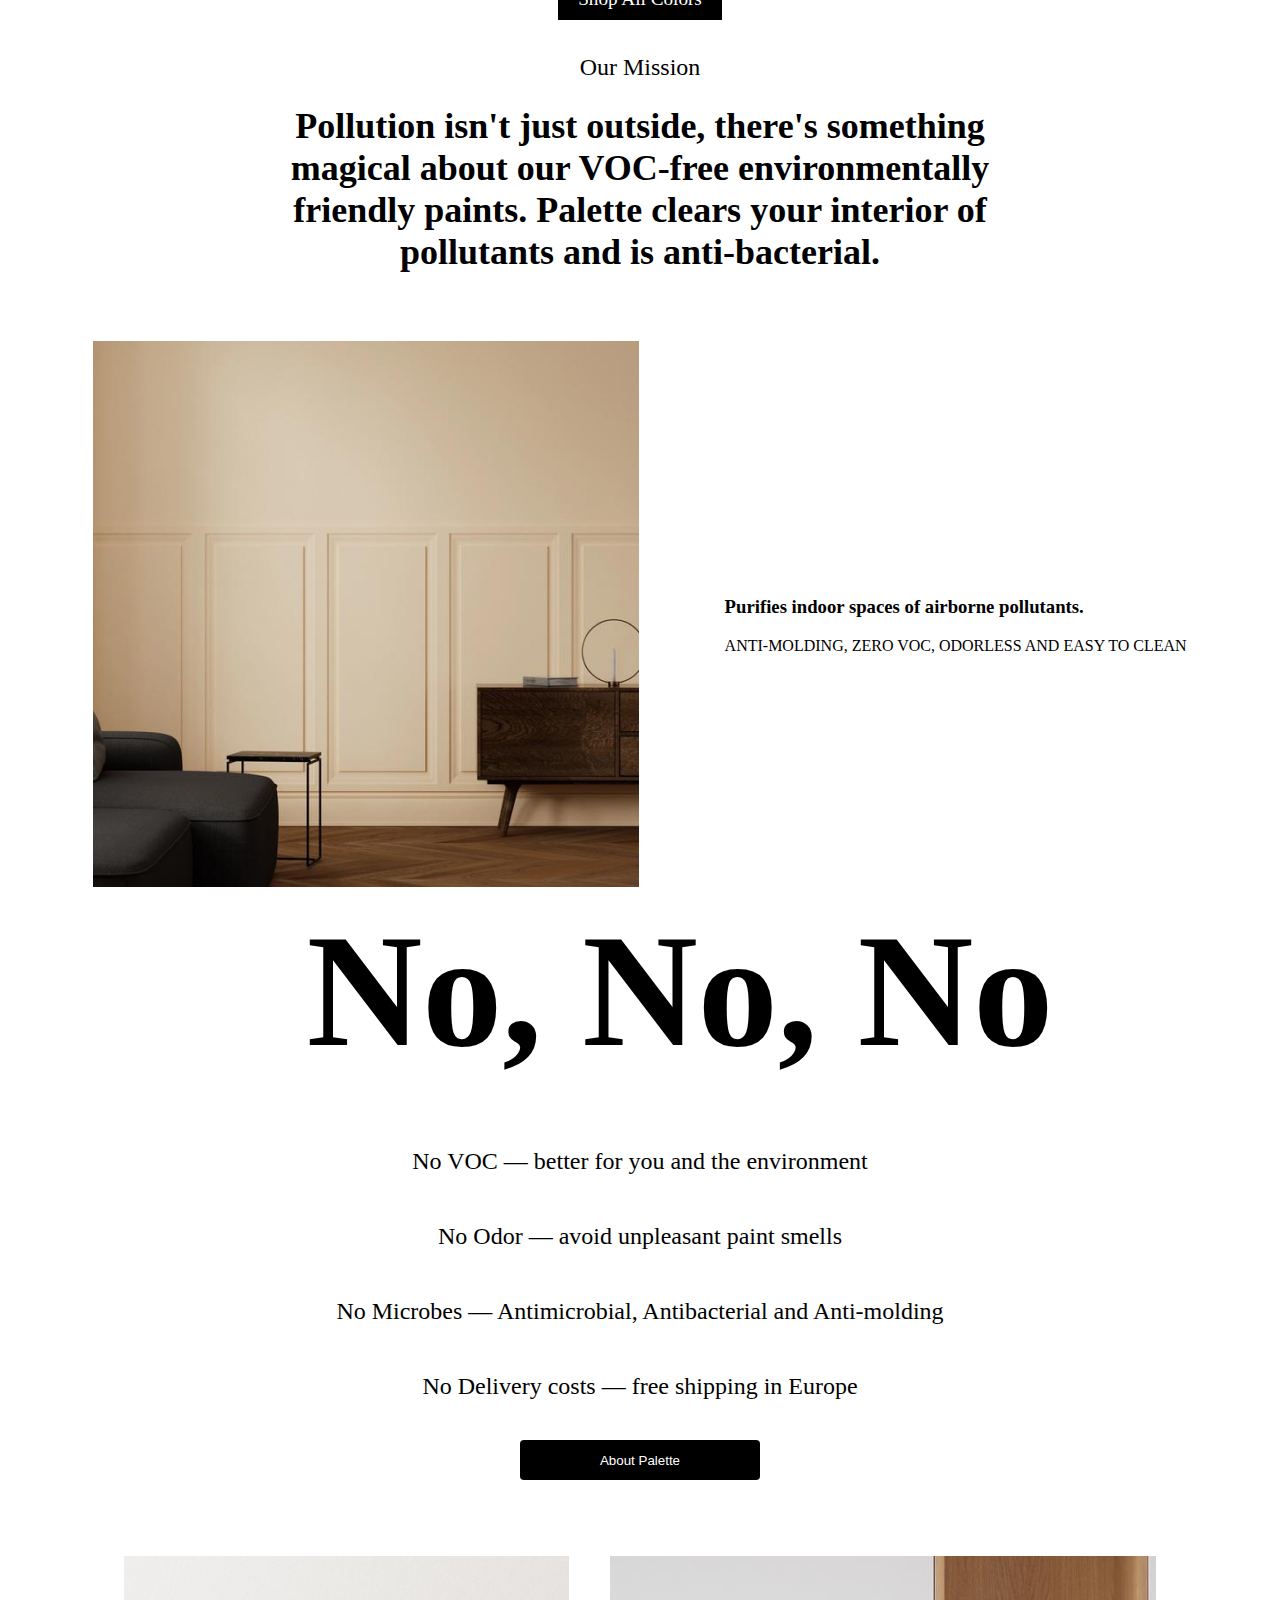
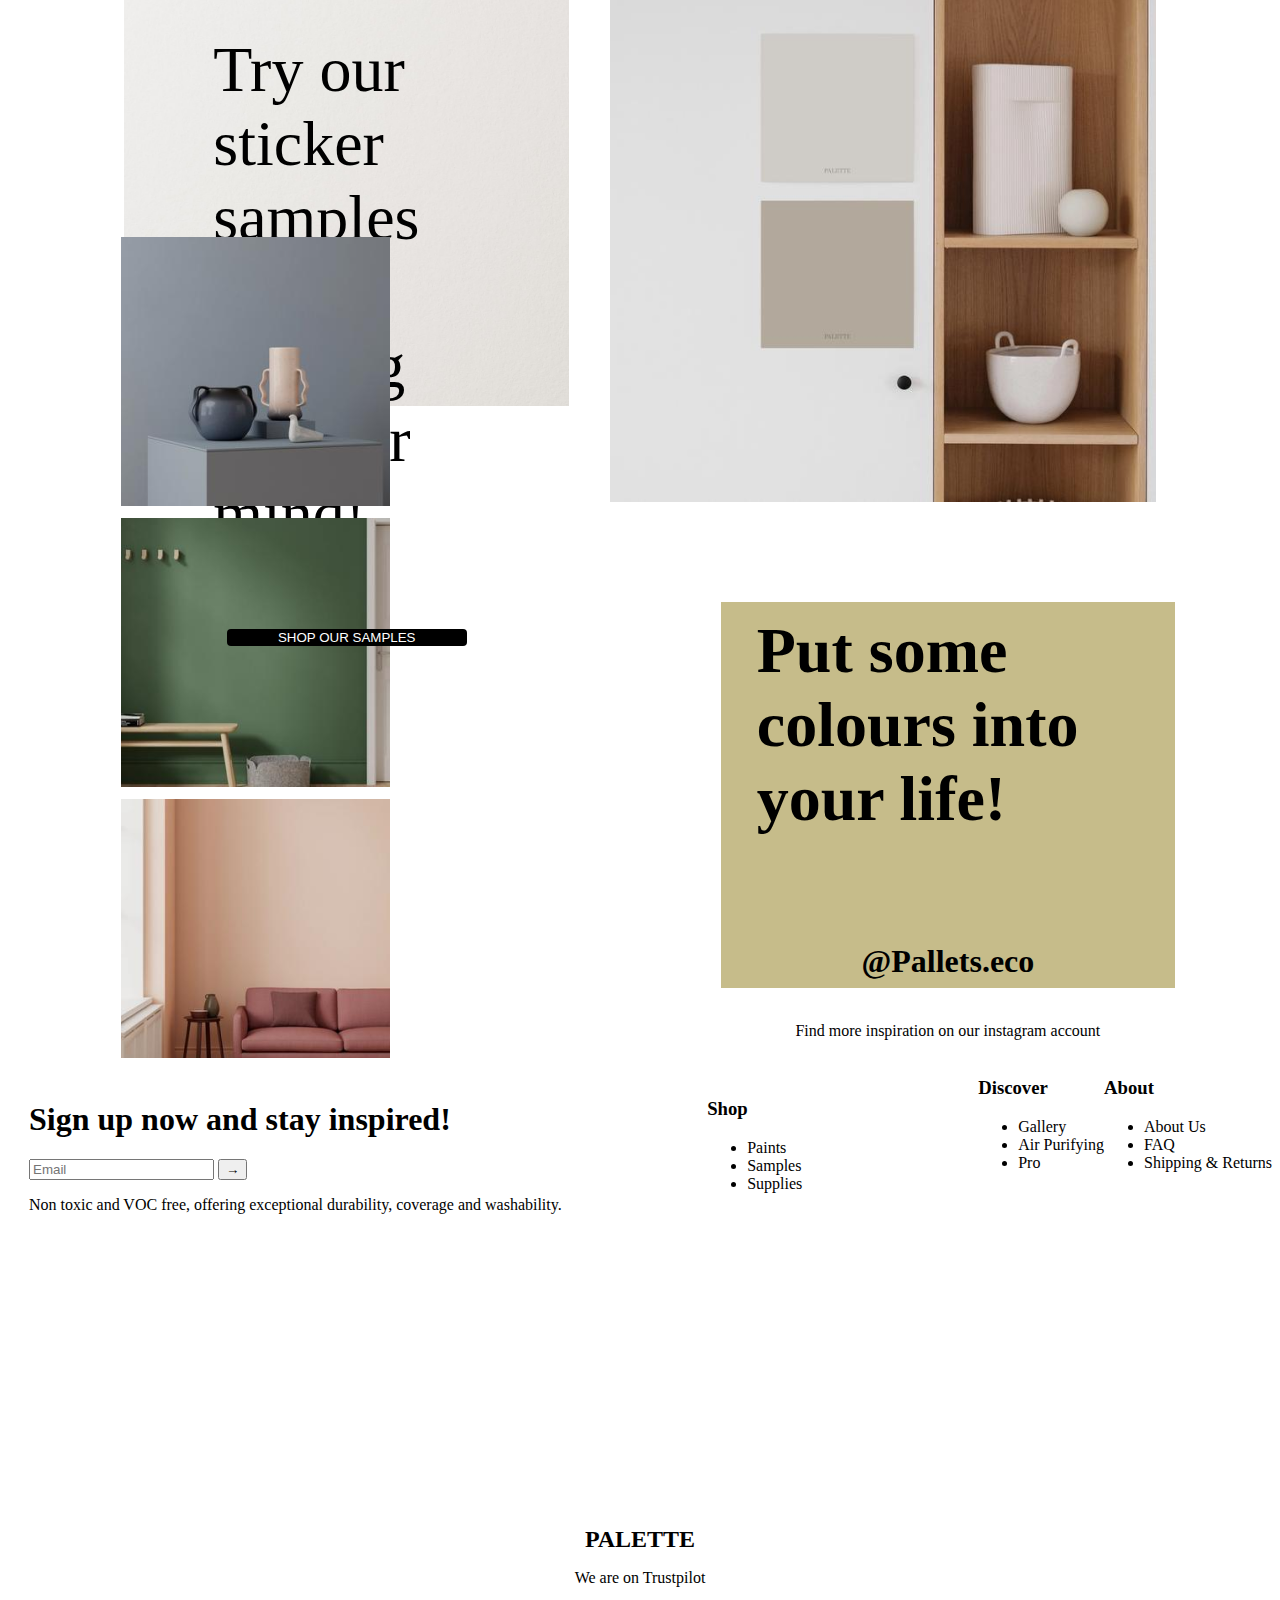
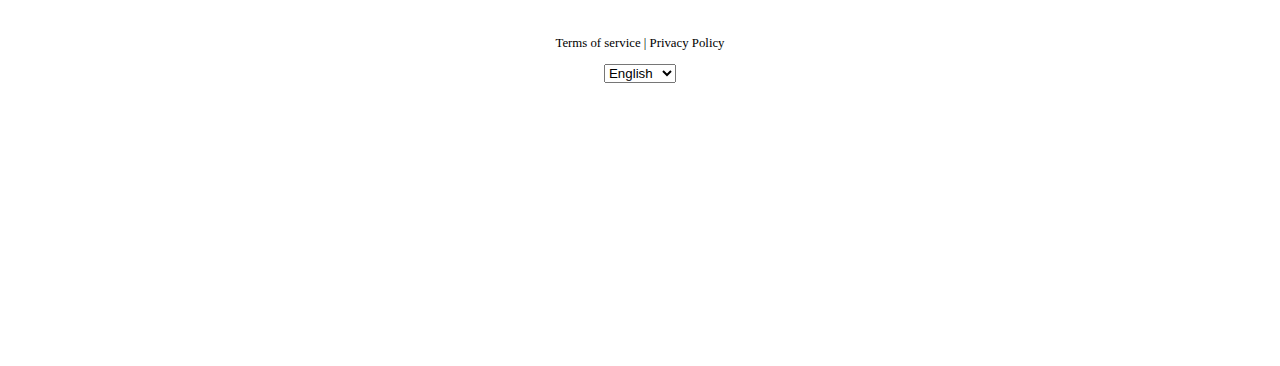
==== commit b70b9891: "added language form" ====
--- a/index.html
+++ b/index.html
@@ -224,12 +224,24 @@
               <h2 class="palette-logo">PALETTE</h2>
               <p><span>We are on Trustpilot</span></p>
               <div class="bottom-nav">
-                <p>Terms of service | Privacy Policy | Language: English </p>
+                <p>Terms of service | Privacy Policy</p>
+                <form>
+                  <select id="lang" name="lang" onchange="handleLangChange()">
+                    <option value="English">English</option>
+                    <option value="Русский">Русский</option>
+                  </select>
+                </form>
               </div>
             </div>
           </div>
         </div>
       </footer>  
     </body>
-    
+    <script>
+      function handleLangChange() {
+        const selectLang = document.getElementById("lang");
+        const selectedLang = selectLang.value;
+        alert("Language: " + selectedLang);
+      }
+    </script>
     </html>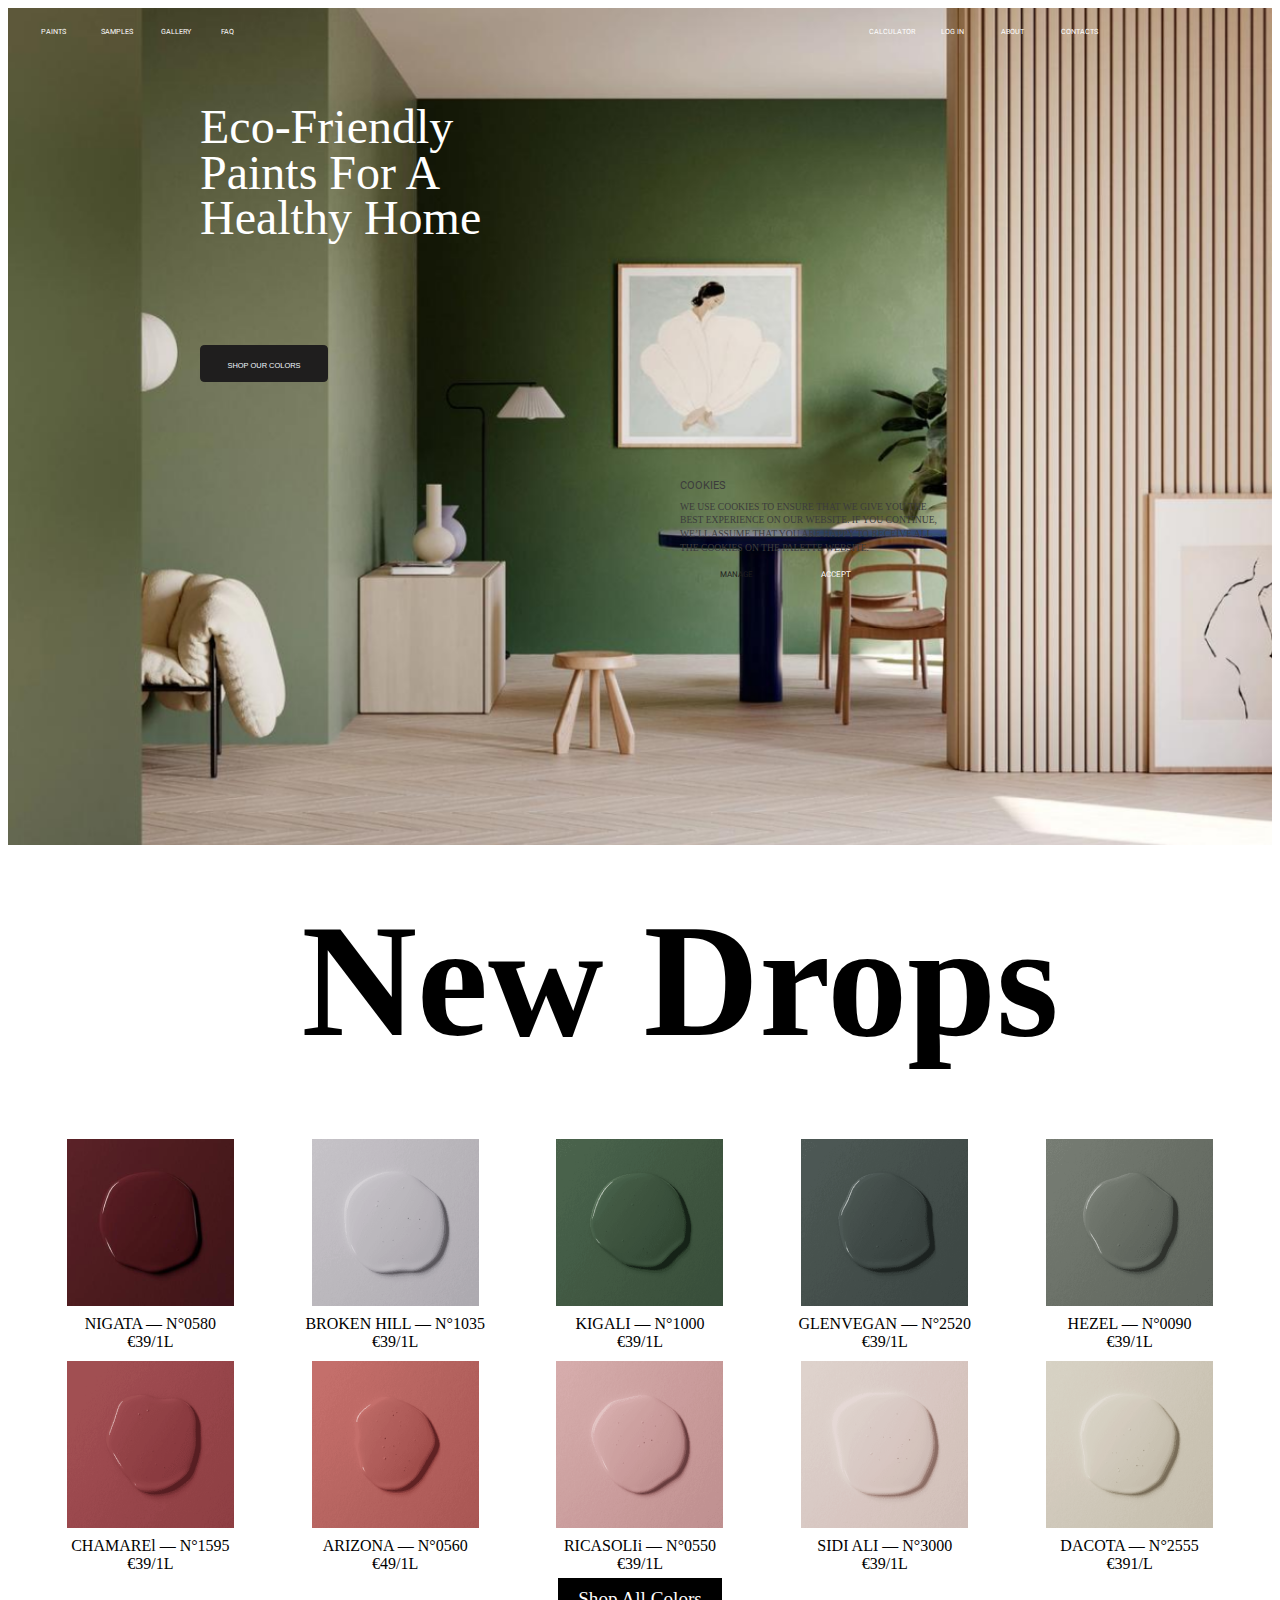
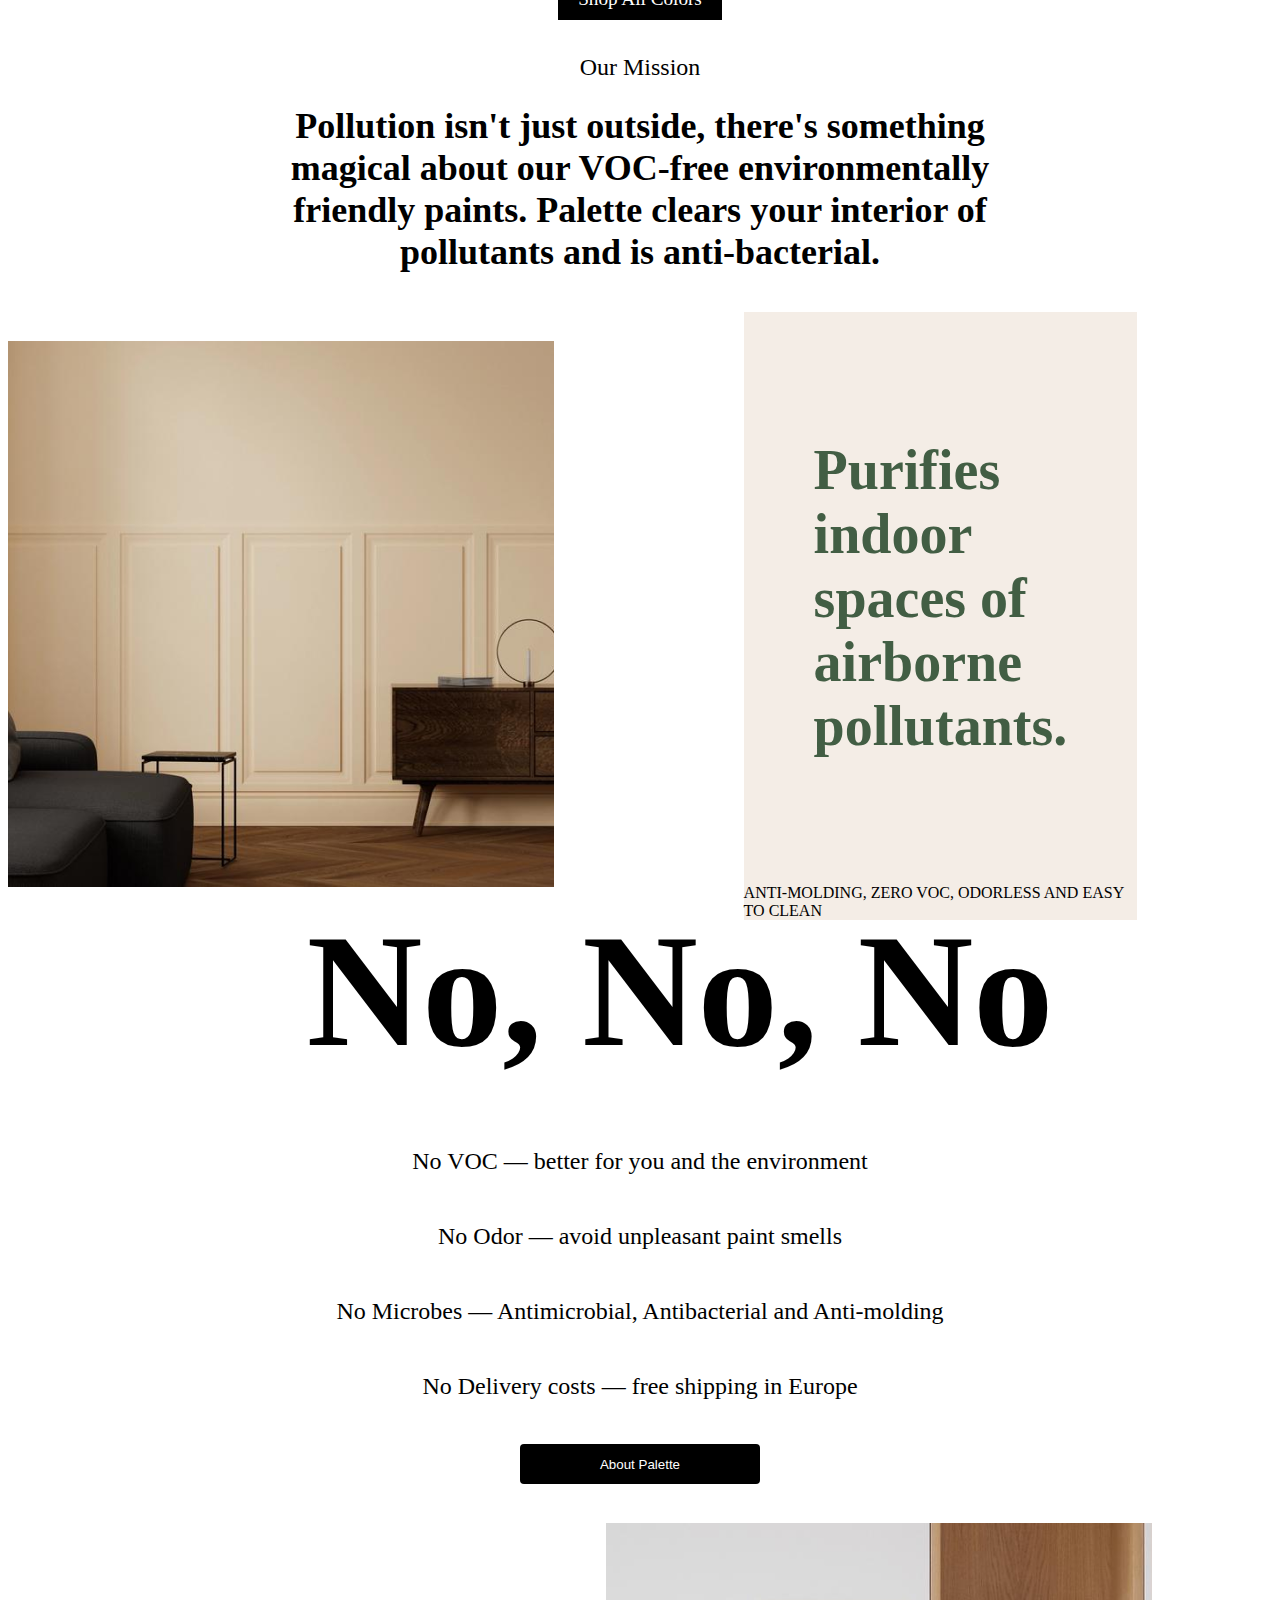
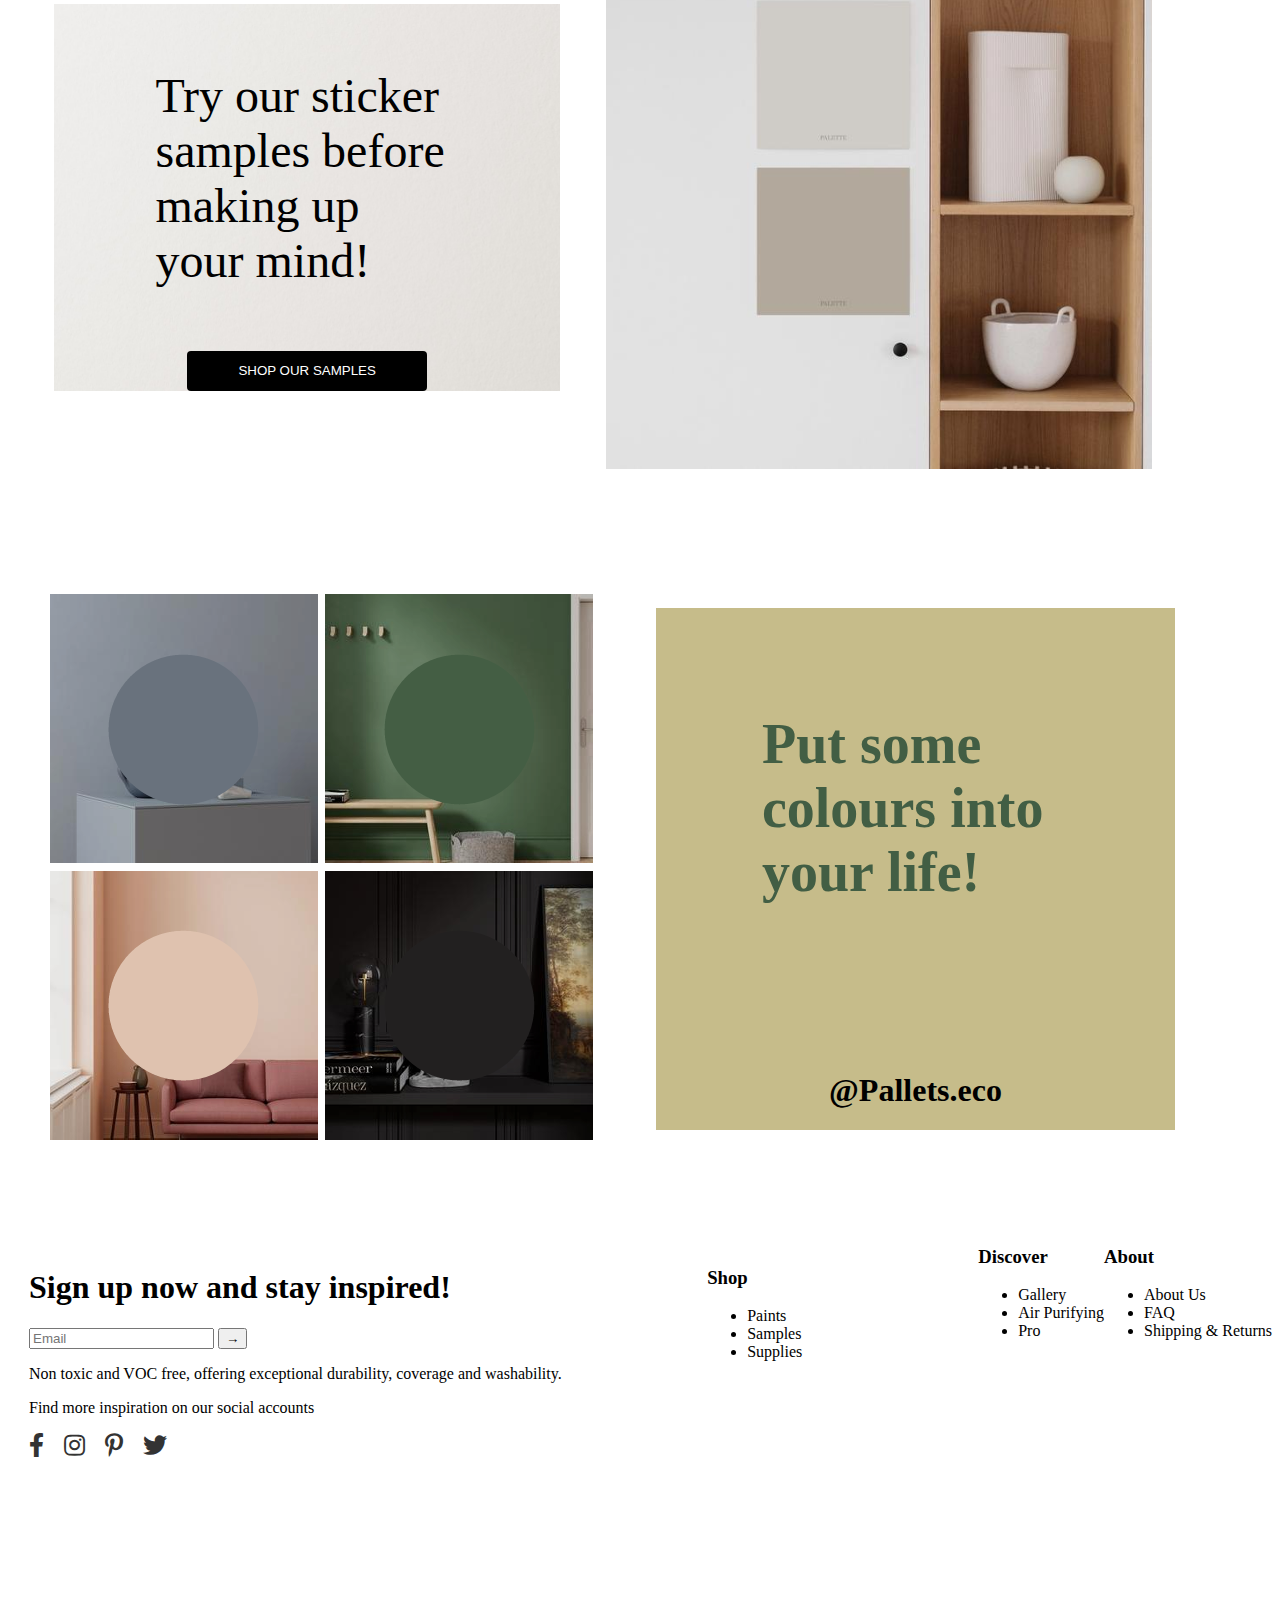
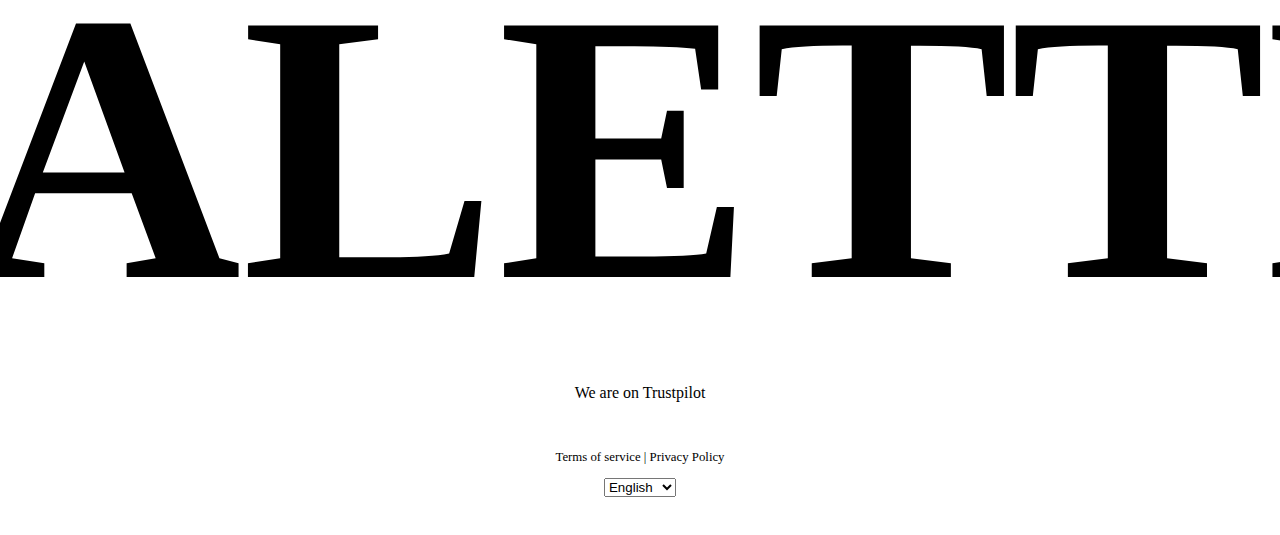
==== commit d0f90b5b: "fixed missed classes" ====
--- a/index.html
+++ b/index.html
@@ -15,6 +15,7 @@
       crossorigin="anonymous"
     />
     <link rel="stylesheet" href="styledrops.css">
+    <link href="https://cdnjs.cloudflare.com/ajax/libs/font-awesome/5.15.3/css/all.min.css" rel="stylesheet"/>
   </head>
   <body>
     <div class="container">
@@ -52,191 +53,209 @@
         </header>
     </div>
     
-<div><h2 class="no_h2">New Drops</h2></div>
+    <div><h2 class="no_h2">New Drops</h2></div>
 
-<div class="container-drops" id="aa">
-  <div class="color-grid">
-    <div class="color-item item1 ">
-      <div class="color-sample">
-        <img src="assets/images/2.png" alt="Niigata" />
-      </div>
-      <div class="color-name">NIGATA — N°0580</div>
-      <div class="color-price">€39/1L</div>
-    </div>
-    <div class="color-item">
-      <div class="color-sample">
-        <img src="assets/images/3.png" alt="Broken Hill" />
-      </div>
-      <div class="color-name">BROKEN HILL — N°1035</div>
-      <div class="color-price">€39/1L</div>
-    </div>
-    <div class="color-item">
-      <div class="color-sample">
-        <img src="assets/images/4.png" alt="Kigali" />
-      </div>
-      <div class="color-name">KIGALI — N°1000</div>
-      <div class="color-price">€39/1L</div>
-    </div>
-    <div class="color-item">
-      <div class="color-sample">
-        <img src="assets/images/5.png" alt="Gleneveagh" />
-      </div>
-      <div class="color-name">GLENVEGAN — N°2520</div>
-      <div class="color-price">€39/1L</div>
-    </div>
-    <div class="color-item">
-      <div class="color-sample">
-        <img src="assets/images/6.png" alt="Hazel" />
-      </div>
-      <div class="color-name">HEZEL — N°0090</div>
-      <div class="color-price">€39/1L</div>
-    </div>
-    <div class="color-item">
-      <div class="color-sample">
-        <img src="assets/images/7.png" alt="Chamarel" />
-      </div>
-      <div class="color-name">CHAMAREl — N°1595</div>
-      <div class="color-price">€39/1L</div>
-    </div>
-    <div class="color-item">
-      <div class="color-sample">
-        <img src="assets/images/8.png" alt="Arizona" />
-      </div>
-      <div class="color-name">ARIZONA — N°0560</div>
-      <div class="color-price">€49/1L</div>
-    </div>
-    <div class="color-item">
-      <div class="color-sample">
-        <img src="assets/images/9.png" alt="Ricasoli" />
-      </div>
-      <div class="color-name">RICASOLIi — N°0550</div>
-      <div class="color-price">€39/1L</div>
-    </div>
-    <div class="color-item">
-      <div class="color-sample">
-        <img src="assets/images/10.png" alt="Sidi Ali" />
-      </div>
-      <div class="color-name">SIDI ALI — N°3000</div>
-      <div class="color-price">€39/1L</div>
-    </div>
-    <div class="color-item">
-      <div class="color-sample">
-        <img src="assets/images/11.png" alt="Dakota" />
-      </div>
-      <div class="color-name">DACOTA — N°2555</div>
-      <div class="color-price">€391/L</div>
-    </div>
-    <a href="#" class="shop-button">Shop All Colors</a>
-    <div class="mission">
-      <p>Our Mission</p>
-      <h2>
-        Pollution isn't just outside, there's something magical about our VOC-free
-        environmentally friendly paints. Palette clears your interior of pollutants
-        and is anti-bacterial.
-      </h2>
-    </div>
-  </div>
-</div>
-<div class="no" id="bb">
-  <div class="pure">
-      <div class="img_pure"><img src="assets/images/12.png" alt="wall">
-      </div>
-      <div class="pure_text">
-        <h3 class="h3_pure">Purifies indoor spaces of airborne pollutants.</h3>
-        <article class="article_pure">ANTI-MOLDING, ZERO VOC, ODORLESS AND EASY TO CLEAN</article>
-      </div>
-  </div>
-</div>
-  <br>
-<div class="container">
-  <div><h2 class="no_h2">No, No, No</h2></div>
-  <div class="no_text">
-  <p>No VOC — better for you and the environment</p>
-  <p>No Odor — avoid unpleasant paint smells</p>
-  <p>No Microbes — Antimicrobial, Antibacterial and Anti-molding</p>
-  <p>No Delivery costs — free shipping in Europe</div></p>
-  <div class="button_a">
-      <button class="button_about">About Palette</button>
-  </div>
-  <div class="try" id="cc">
-      <div class="try_class">
-          <h3 class="h3_try">Try our sticker samples before making up your mind!</h3>
-          <button class="button_shop">SHOP OUR SAMPLES</button>
-      </div>
-      <div class="img_try">
-          <img src="assets/images/14.png" alt="shelves"></div>
-  </div>
-  <div class="pallets">
-      <div class="img_pallets">
-          <div class="div1">
-            <img src="assets/images/15.png" alt="grey" class="i1">
-          <img src="assets/images/16.png" alt="green" class="i2">
-          </div>
-          <div class="div2">
-          <img src="assets/images/17.png" alt="bej" class="i3"> 
-          <img src="assets/images/18.png" alt="black" class="i4"> 
-          </div>
-      </div>
-      <div class="pallets1" id="dd">
-          <h3 class="h3_pallets">Put some colours into your life!</h3>
-          <h4 class="h4_pallets">@Pallets.eco</h4>
-          <div class="pallets_text">Find more inspiration on our instagram account</div>
-      </div>
-  </div>
-</div>
+    <div class="container-drops" id="aa">
+      <div class="color-grid">
+        <div class="color-item item1 ">
+          <div class="color-sample">
+            <img src="assets/images/2.png" alt="Niigata" />
+          </div>
+          <div class="color-name">NIGATA — N°0580</div>
+          <div class="color-price">€39/1L</div>
+        </div>
+        <div class="color-item">
+          <div class="color-sample">
+            <img src="assets/images/3.png" alt="Broken Hill" />
+          </div>
+          <div class="color-name">BROKEN HILL — N°1035</div>
+          <div class="color-price">€39/1L</div>
+        </div>
+        <div class="color-item">
+          <div class="color-sample">
+            <img src="assets/images/4.png" alt="Kigali" />
+          </div>
+          <div class="color-name">KIGALI — N°1000</div>
+          <div class="color-price">€39/1L</div>
+        </div>
+        <div class="color-item">
+          <div class="color-sample">
+            <img src="assets/images/5.png" alt="Gleneveagh" />
+          </div>
+          <div class="color-name">GLENVEGAN — N°2520</div>
+          <div class="color-price">€39/1L</div>
+        </div>
+        <div class="color-item">
+          <div class="color-sample">
+            <img src="assets/images/6.png" alt="Hazel" />
+          </div>
+          <div class="color-name">HEZEL — N°0090</div>
+          <div class="color-price">€39/1L</div>
+        </div>
+        <div class="color-item">
+          <div class="color-sample">
+            <img src="assets/images/7.png" alt="Chamarel" />
+          </div>
+          <div class="color-name">CHAMAREl — N°1595</div>
+          <div class="color-price">€39/1L</div>
+        </div>
+        <div class="color-item">
+          <div class="color-sample">
+            <img src="assets/images/8.png" alt="Arizona" />
+          </div>
+          <div class="color-name">ARIZONA — N°0560</div>
+          <div class="color-price">€49/1L</div>
+        </div>
+        <div class="color-item">
+          <div class="color-sample">
+            <img src="assets/images/9.png" alt="Ricasoli" />
+          </div>
+          <div class="color-name">RICASOLIi — N°0550</div>
+          <div class="color-price">€39/1L</div>
+        </div>
+        <div class="color-item">
+          <div class="color-sample">
+            <img src="assets/images/10.png" alt="Sidi Ali" />
+          </div>
+          <div class="color-name">SIDI ALI — N°3000</div>
+          <div class="color-price">€39/1L</div>
+        </div>
+        <div class="color-item">
+          <div class="color-sample">
+            <img src="assets/images/11.png" alt="Dakota" />
+          </div>
+          <div class="color-name">DACOTA — N°2555</div>
+          <div class="color-price">€391/L</div>
+        </div>
+        <a href="#" class="shop-button">Shop All Colors</a>
+        <div class="mission">
+          <p>Our Mission</p>
+          <h2>
+            Pollution isn't just outside, there's something magical about our VOC-free
+            environmentally friendly paints. Palette clears your interior of pollutants
+            and is anti-bacterial.
+          </h2>
+        </div>
+      </div>
+    </div>
+    <div class="container" id="bb">
+      <div class="pure">
+          <div class="img_pure"><img src="assets/images/12.png" alt="wall">
+          </div>
+          <div class="pure-text">
+            <h3 class="h3-pure">Purifies indoor spaces of airborne pollutants.</h3>
+            <article class="article_pure">ANTI-MOLDING, ZERO VOC, ODORLESS AND EASY TO CLEAN</article>
+          </div>
+      </div>
+    </div>
+    <br>
+    <div class="container">
+      <div><h2 class="no_h2">No, No, No</h2>
+      </div>
+      <div class="no_text">
+      <p>No VOC — better for you and the environment</p>
+      <p>No Odor — avoid unpleasant paint smells</p>
+      <p>No Microbes — Antimicrobial, Antibacterial and Anti-molding</p>
+      <p>No Delivery costs — free shipping in Europe</p>
+      </div>
+      <div class="button_a">
+          <button class="button_about">About Palette</button>
+      </div>
+    </div>
+    <div class="pure" id="cc">
+        <div class="try_class">
+            <h3 class="h3_try">Try our sticker samples before making up your mind!</h3>
+            <button class="button_shop">SHOP OUR SAMPLES</button>
+        </div>
+        <div class="img_try">
+            <img src="assets/images/14.png" alt="shelves">
+        </div>
+    </div>
+    <div class="container pallets">
+        <div class="img_pure">
+          <img src="assets/images/15_1.png" alt="4 in one" class="i1">
+        </div>
+    
+        <div class="pallets1" id="dd">
+            <h3 class="h3-pure">Put some colours into your life!</h3>
+            <h4 class="h4_pallets">@Pallets.eco</h4>
+            
+            
+        </div>
+    </div>
 
-      <footer>
-        <div class="container-footer">
-          <div class="top">
-            <div class="top-left"  id="login">
-              <h1>Sign up now and stay inspired!</h1>
-              <input type="text" placeholder="Email">
-              <button>→</button>
-              <p>Non toxic and VOC free, offering exceptional durability, coverage and washability.</p>
+    <footer>
+      <div class="container-footer">
+        <div class="top">
+          <div class="top-left"  id="login">
+            <h1>Sign up now and stay inspired!</h1>
+            <input type="text" placeholder="Email">
+            <button>→</button>
+            <p>Non toxic and VOC free, offering exceptional durability, coverage and washability.</p>
+            <p>Find more inspiration on our social accounts
+              <div class="social-icons">
+                <a href="#">
+                <i class="fab fa-facebook-f">
+                </i>
+                </a>
+                <a href="#">
+                <i class="fab fa-instagram">
+                </i>
+                </a>
+                <a href="#">
+                <i class="fab fa-pinterest-p">
+                </i>
+                </a>
+                <a href="#">
+                <i class="fab fa-twitter">
+                </i>
+                </a>
+              </div>
+            </p>
+          </div>
+          <div class="top-right">
+              <h3>Shop</h3>
+              <ul>
+                <li>Paints</li>
+                <li>Samples</li>
+                <li>Supplies</li>
+              </ul>
             </div>
-            <div class="top-right">
-                <h3>Shop</h3>
-                <ul>
-                  <li>Paints</li>
-                  <li>Samples</li>
-                  <li>Supplies</li>
-                </ul>
-              </div>
-              <div class="column">
-                <h3>Discover</h3>
-                <ul>
-                  <li>Gallery</li>
-                  <li>Air Purifying</li>
-                  <li>Pro</li>
-                </ul>
-              </div>
-              <div class="column"  id="about">
-                <h3>About</h3>
-                <ul>
-                  <li>About Us</li>
-                  <li>FAQ</li>
-                  <li>Shipping & Returns</li>
-                </ul>
+            <div class="column">
+              <h3>Discover</h3>
+              <ul>
+                <li>Gallery</li>
+                <li>Air Purifying</li>
+                <li>Pro</li>
+              </ul>
             </div>
-          </div>
-          <div class="bottom">
-            <div class="bottom-inner">
-              <h2 class="palette-logo">PALETTE</h2>
-              <p><span>We are on Trustpilot</span></p>
-              <div class="bottom-nav">
-                <p>Terms of service | Privacy Policy</p>
-                <form>
-                  <select id="lang" name="lang" onchange="handleLangChange()">
-                    <option value="English">English</option>
-                    <option value="Русский">Русский</option>
-                  </select>
-                </form>
-              </div>
+            <div class="column"  id="about">
+              <h3>About</h3>
+              <ul>
+                <li>About Us</li>
+                <li>FAQ</li>
+                <li>Shipping & Returns</li>
+              </ul>
+          </div>
+        </div>
+        <div class="bottom">
+          <div class="bottom-inner">
+            <h2 class="palette-logo">PALETTE</h2>
+            <p><span>We are on Trustpilot</span></p>
+            <div class="bottom-nav">
+              <p>Terms of service | Privacy Policy</p>
+              <form>
+                <select id="lang" name="lang" onchange="handleLangChange()">
+                  <option value="English">English</option>
+                  <option value="Русский">Русский</option>
+                </select>
+              </form>
             </div>
           </div>
         </div>
-      </footer>  
-    </body>
+      </div>
+    </footer>  
+  </body>
     <script>
       function handleLangChange() {
         const selectLang = document.getElementById("lang");
--- a/assets/styles/main.css
+++ b/assets/styles/main.css
@@ -80,9 +80,24 @@
   position: absolute; /* 2 */
 }
 
+.social-icons {
+  display: flex;
+  gap: 20px;
+}
+
+.social-icons a {
+  color: #333;
+  font-size: 24px;
+  transition: color 0.3s ease;
+}
+
+.social-icons a:hover {
+  color: #4A614A;
+}
+
 @font-face {
   font-family: Roboto;
-  src: url(./Roboto-Regular.woff2) format(.woff2);
+  src: url(../fonts/Roboto-Regular.woff2);
   font-weight: 400;
   font-style: normal;
   font-display: swap;
--- a/assets/styles/no_pallets.css
+++ b/assets/styles/no_pallets.css
@@ -7,17 +7,25 @@
     justify-content: space-evenly;
     align-items: center;
     object-fit: cover;
-    margin-top: 7%
+    margin-top: 7%;
     }
     
     .pure-text {
-        background-color: #c7a65e;
-        width: 40%;
-        font-size: 10rem;
+        background-color: #F4EDE6;
+        width: 49%;
+        font-size: 1.0rem;
+        align-items: end;
+        margin: 15%;
+    }
+    .h3-pure{
+        color: #425E44;
+        font-size: 3.5rem;
+        align-items: center;
+        padding: 70px;
+
     }
     .img_pure {
-        
-        
+        width: 49%;
     }
     .no_h2 {
         font-size: 10rem;
@@ -39,6 +47,7 @@
         display: flex;
         align-items: center;
         justify-content: center;
+        margin: 20px;
     }
 
     .button_about {
@@ -65,19 +74,20 @@
         display: flex;
         background-image: url(../images/13.png);
         width: 40%;
-        height: 100hv;
-        width: 100wv;
         flex-direction: column;
         align-items: center;
     }
     .h3_try {
         display: flex;
         justify-content: center;
-        font-size: 4rem;
+        font-size: 3rem;
         width: 60%;
         padding: 3%;
         font-weight: 30;
         align-self:center;
+    }
+    .img_try {
+        width: 49%;
     }
     
     .pallets {
@@ -89,7 +99,7 @@
         padding: 3% 3%;
         align-items: center;
         flex-direction: row;
-        height: 50vh;
+        height: 80hv;
     }
     .img_shelves {
         height: 120%;
@@ -119,8 +129,7 @@
         font-weight: 30;
         align-items:center;
         flex-direction: column;
-        height: 35vh;
-        width: 30vw;
+        height: 50vh;
         
     }
     .button_shop {
--- a/assets/styles/foot.css
+++ b/assets/styles/foot.css
@@ -34,7 +34,11 @@
 display: flex;
 flex-direction: column;
 align-items: center; 
-width: 80%; 
+width: 80%;
+}
+
+.palette-logo {
+font-size: 24em;
 }
 
 .bottom-nav {
--- a/styledrops.css
+++ b/styledrops.css
@@ -5,7 +5,7 @@
     padding: 20px;
 }
 
-.main-title {
+.main-drops-title {
     grid-column: 1 / -1;
     text-align: center;
     font-size: 2em;
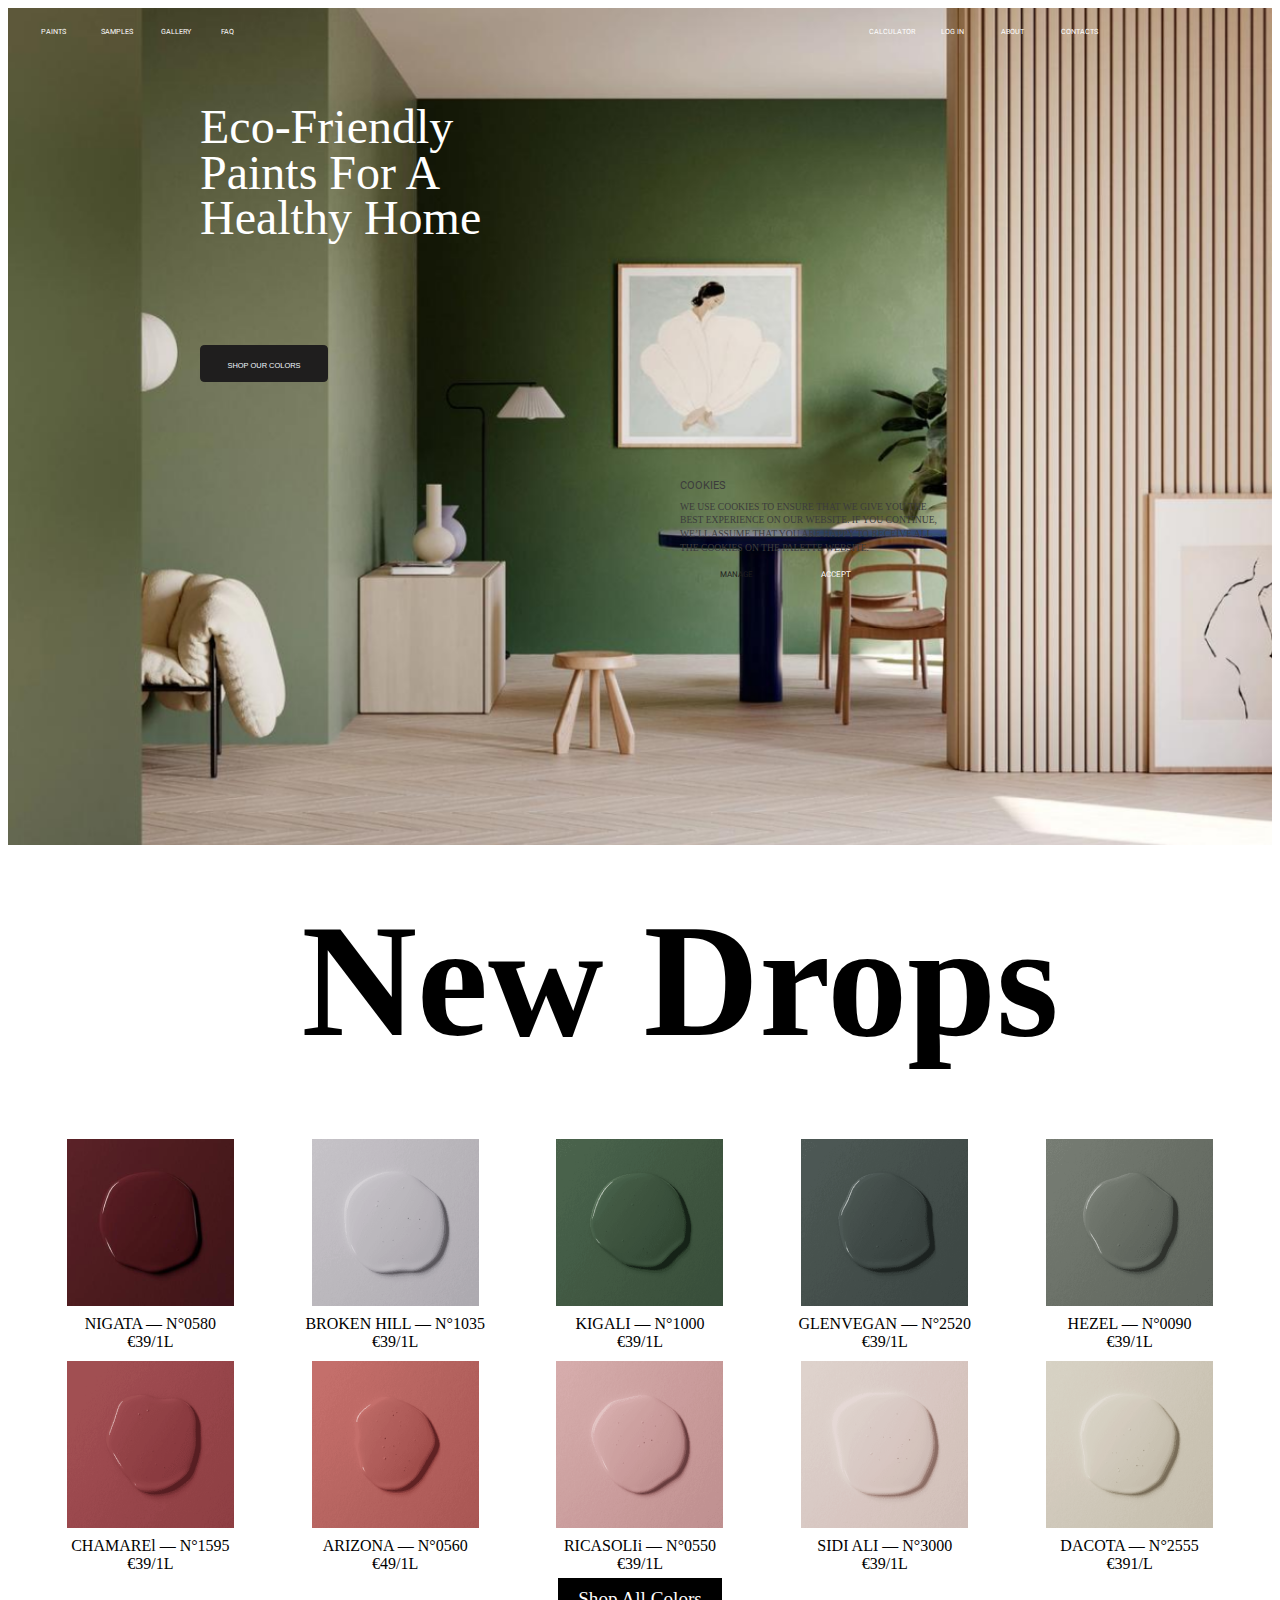
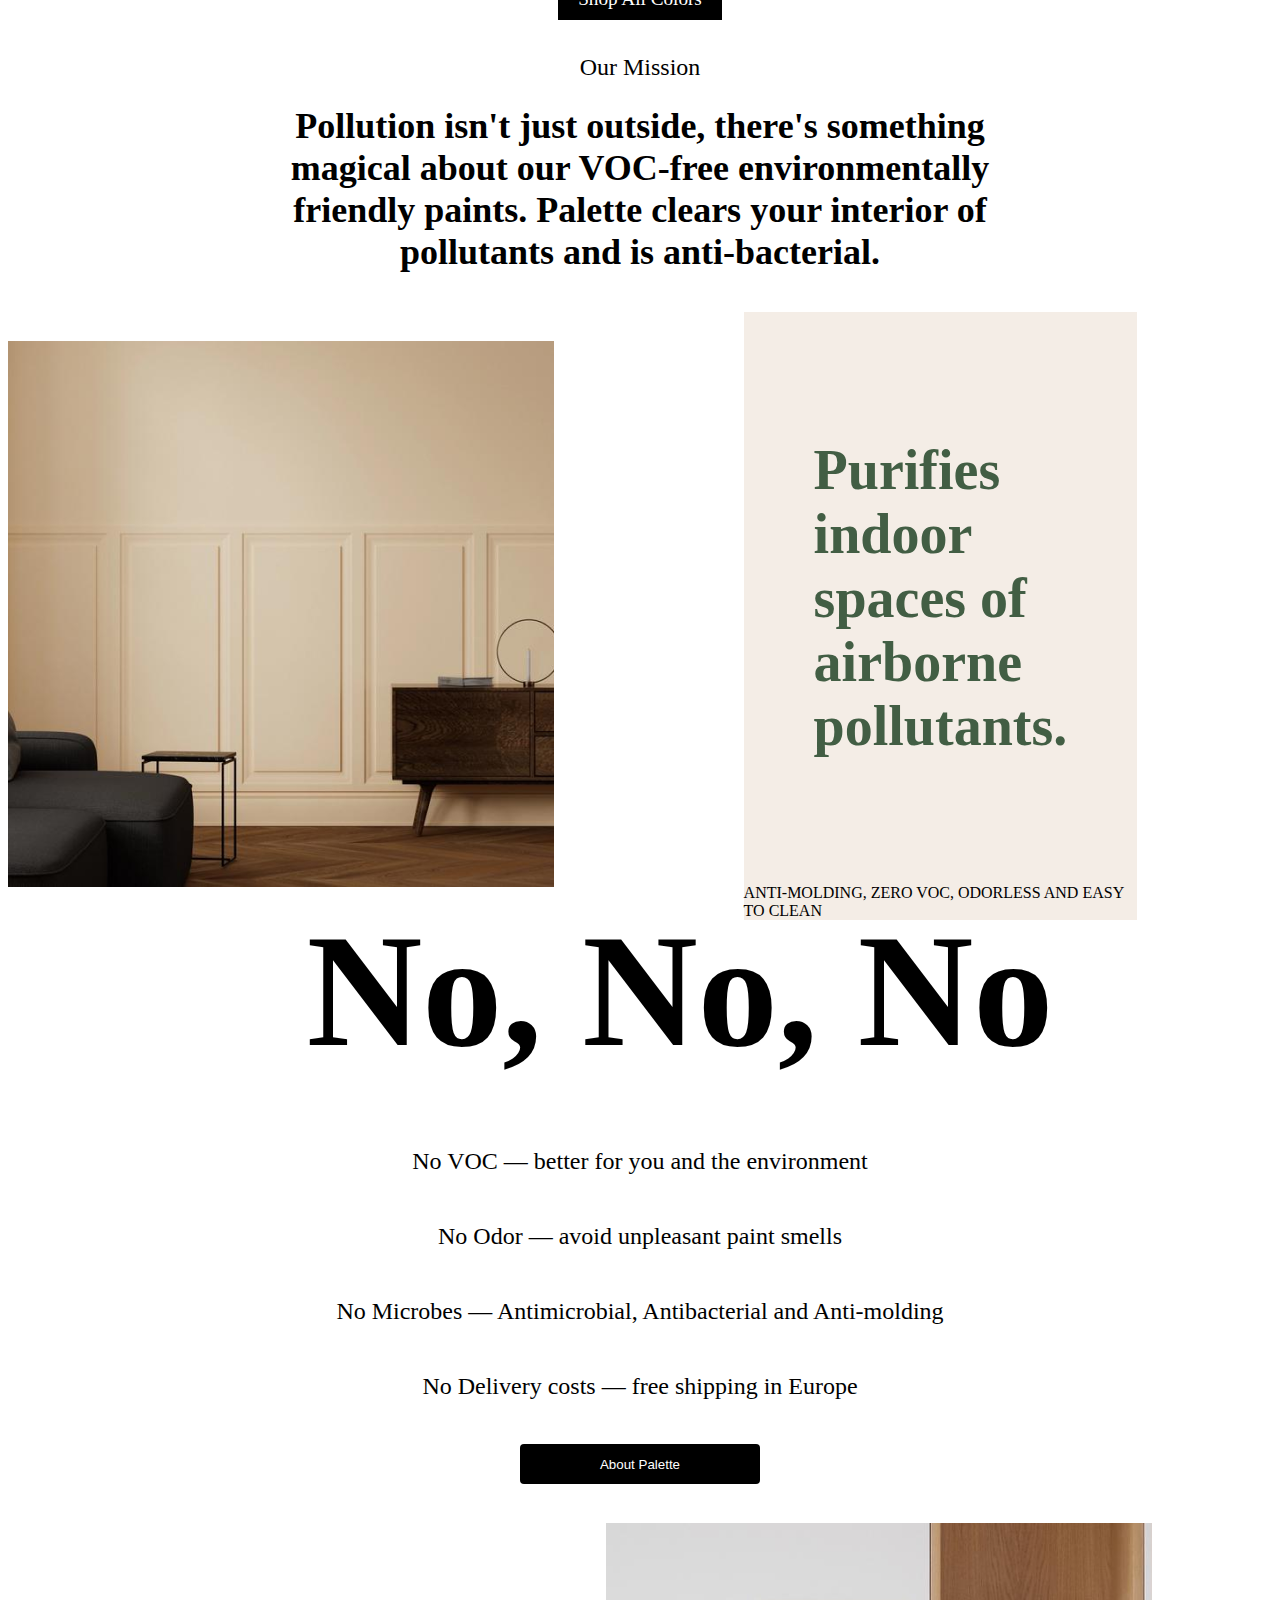
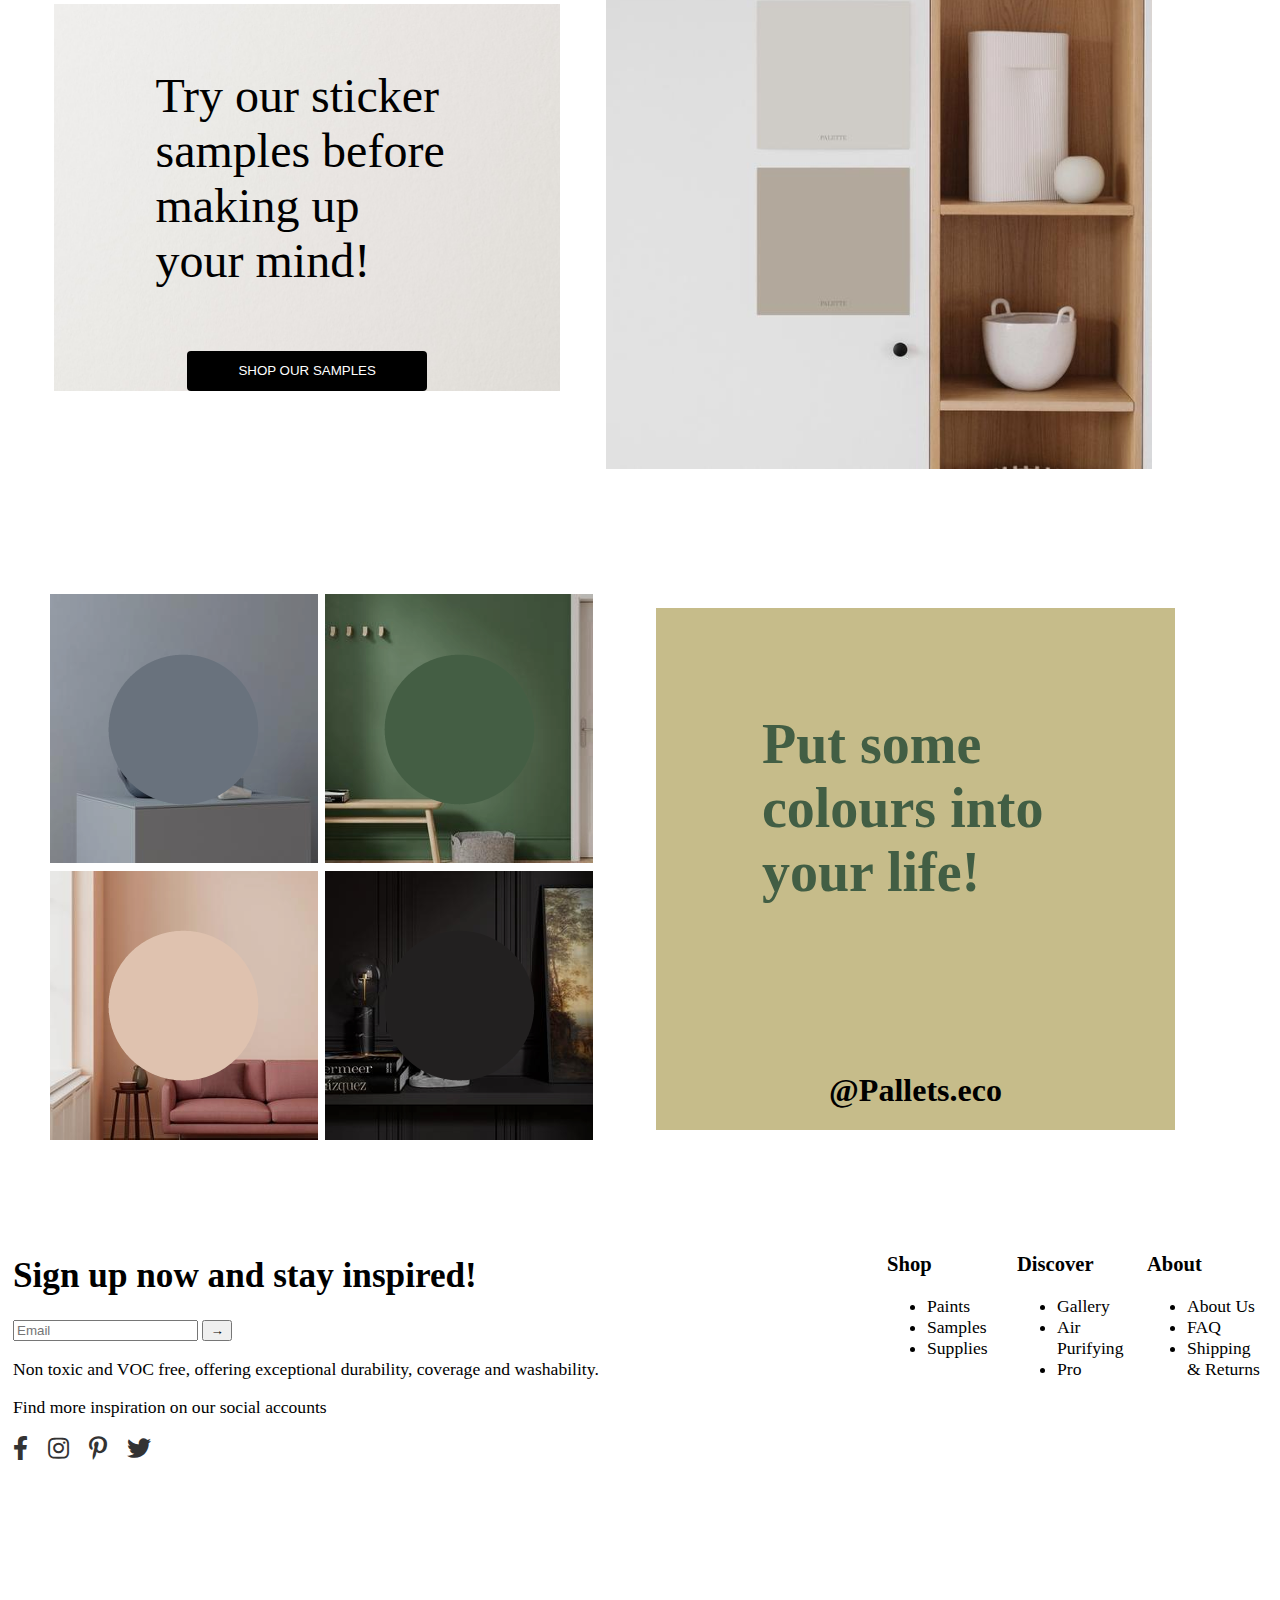
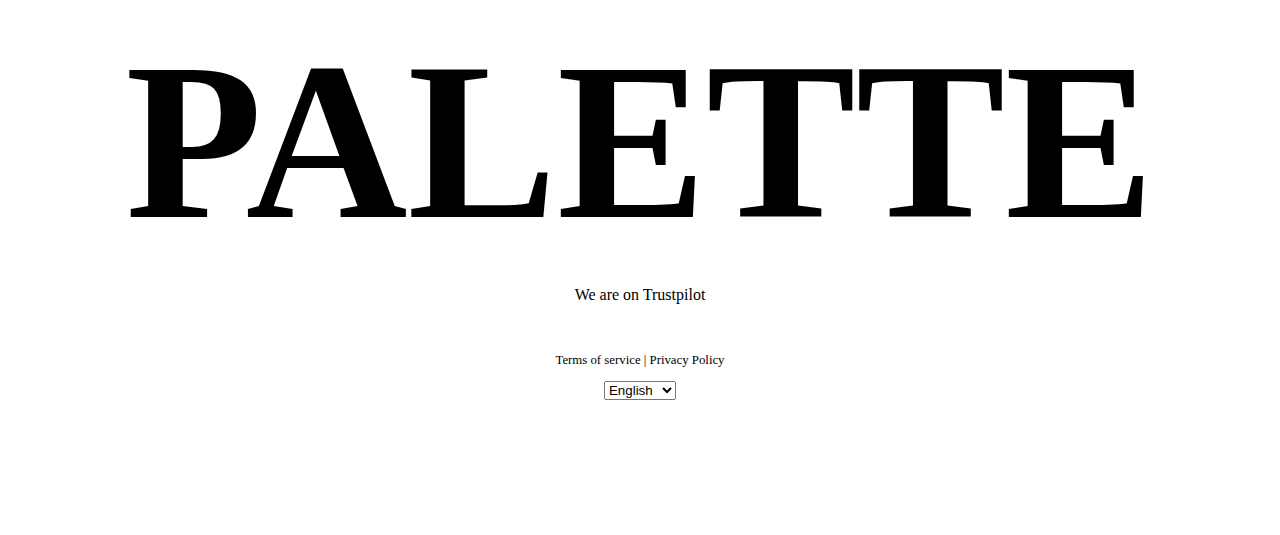
==== commit 0434cab2: "Added media styles for footer" ====
--- a/index.html
+++ b/index.html
@@ -221,7 +221,7 @@
                 <li>Supplies</li>
               </ul>
             </div>
-            <div class="column">
+            <div class="top-right">
               <h3>Discover</h3>
               <ul>
                 <li>Gallery</li>
@@ -229,7 +229,7 @@
                 <li>Pro</li>
               </ul>
             </div>
-            <div class="column"  id="about">
+            <div class="top-right"  id="about">
               <h3>About</h3>
               <ul>
                 <li>About Us</li>
--- a/assets/styles/first_block.css
+++ b/assets/styles/first_block.css
@@ -41,6 +41,10 @@
 .shop {
   /* Rectangle */
   position: absolute;
+  color: white;
+  cursor: pointer;
+  font-family: 'Inter', sans-serif;
+  font-weight: 500;
   width: 10%;
   height: 37px;
   left: 362px;
@@ -49,6 +53,8 @@
   border: 1px solid rgb(31, 30, 30);
   border-radius: 4.17px;
   background: rgb(31, 30, 30);
+
+  transition: background-color 0.3s ease, transform 0.2s ease;
 }
 .cookies {
   display: none;
@@ -78,7 +84,7 @@
   width: 28.6vh;
   height: 55px;
   left: 1220px;
-  top: 720px;
+  top: 620px;
   color: rgb(60, 60, 60);
   font-size: 0.6em;
   font-weight: 400;
--- a/assets/styles/foot.css
+++ b/assets/styles/foot.css
@@ -46,3 +46,55 @@
 text-align: center;
 font-size: 0.8em;
 }
+
+@media all and (max-width: 2804px) {
+    .palette-logo {
+        font-size: 24em;
+        }
+    .top-right {
+        padding: 20px;
+        width: 250px; 
+        }
+    }
+
+@media all and (max-width: 2280px) {
+    .palette-logo {
+        font-size: 20em;
+        }
+    .top-right {
+        padding: 12px;
+        width: 200px; 
+        }
+    }
+  
+@media all and (max-width: 1480px) {
+    .palette-logo {
+        font-size: 14em;
+        }
+    .top-right {
+        padding: 4px;
+        width: 120px;
+        font-size: 1.1em;
+        }
+    .top-left {
+        padding: 4px;
+        width: 120px;
+        font-size: 1.1em;
+        }
+    }
+
+@media all and (max-width: 767px) {
+    .palette-logo {
+        font-size: 8em;
+        }
+    .top-right {
+        padding: 4px;
+        width: 80px;
+        font-size: 0.7em;
+        }
+    .top-left {
+        padding: 4px;
+        width: 100px;
+        font-size: 0.7em;
+        }
+    }
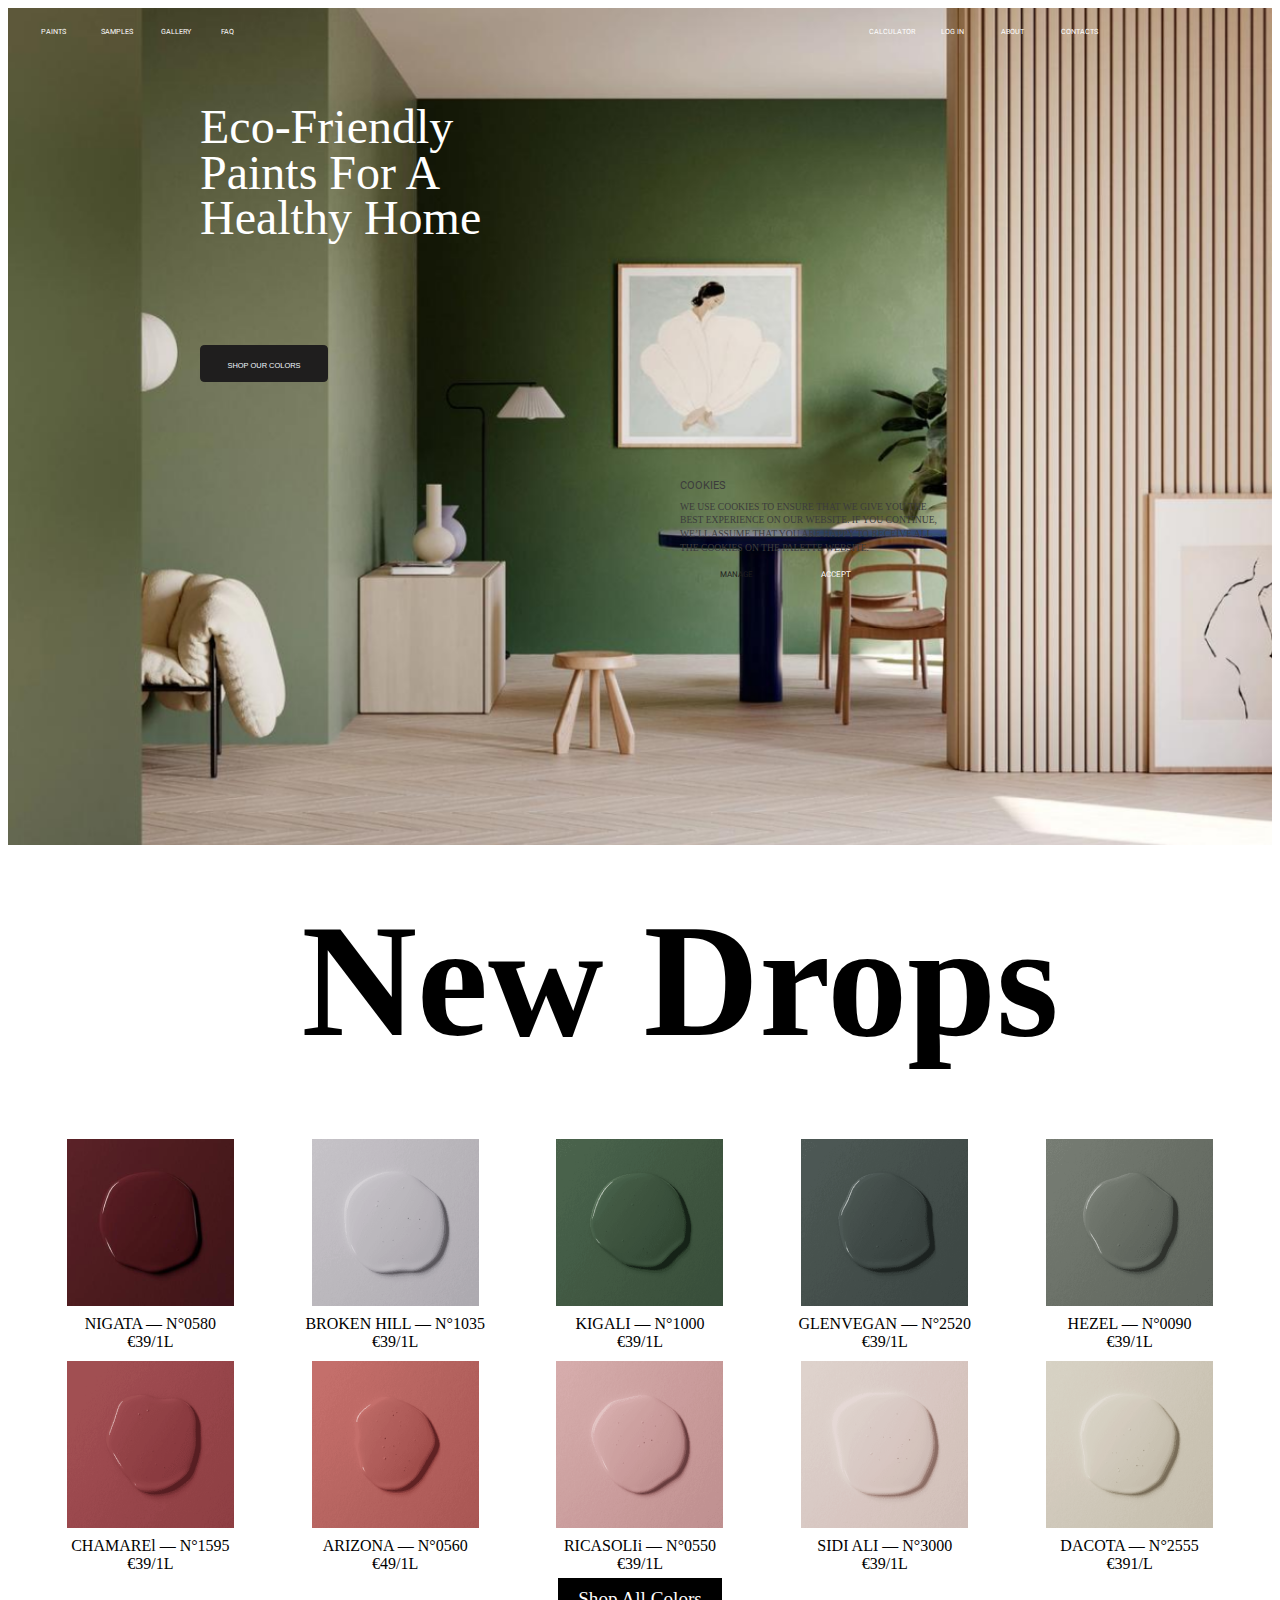
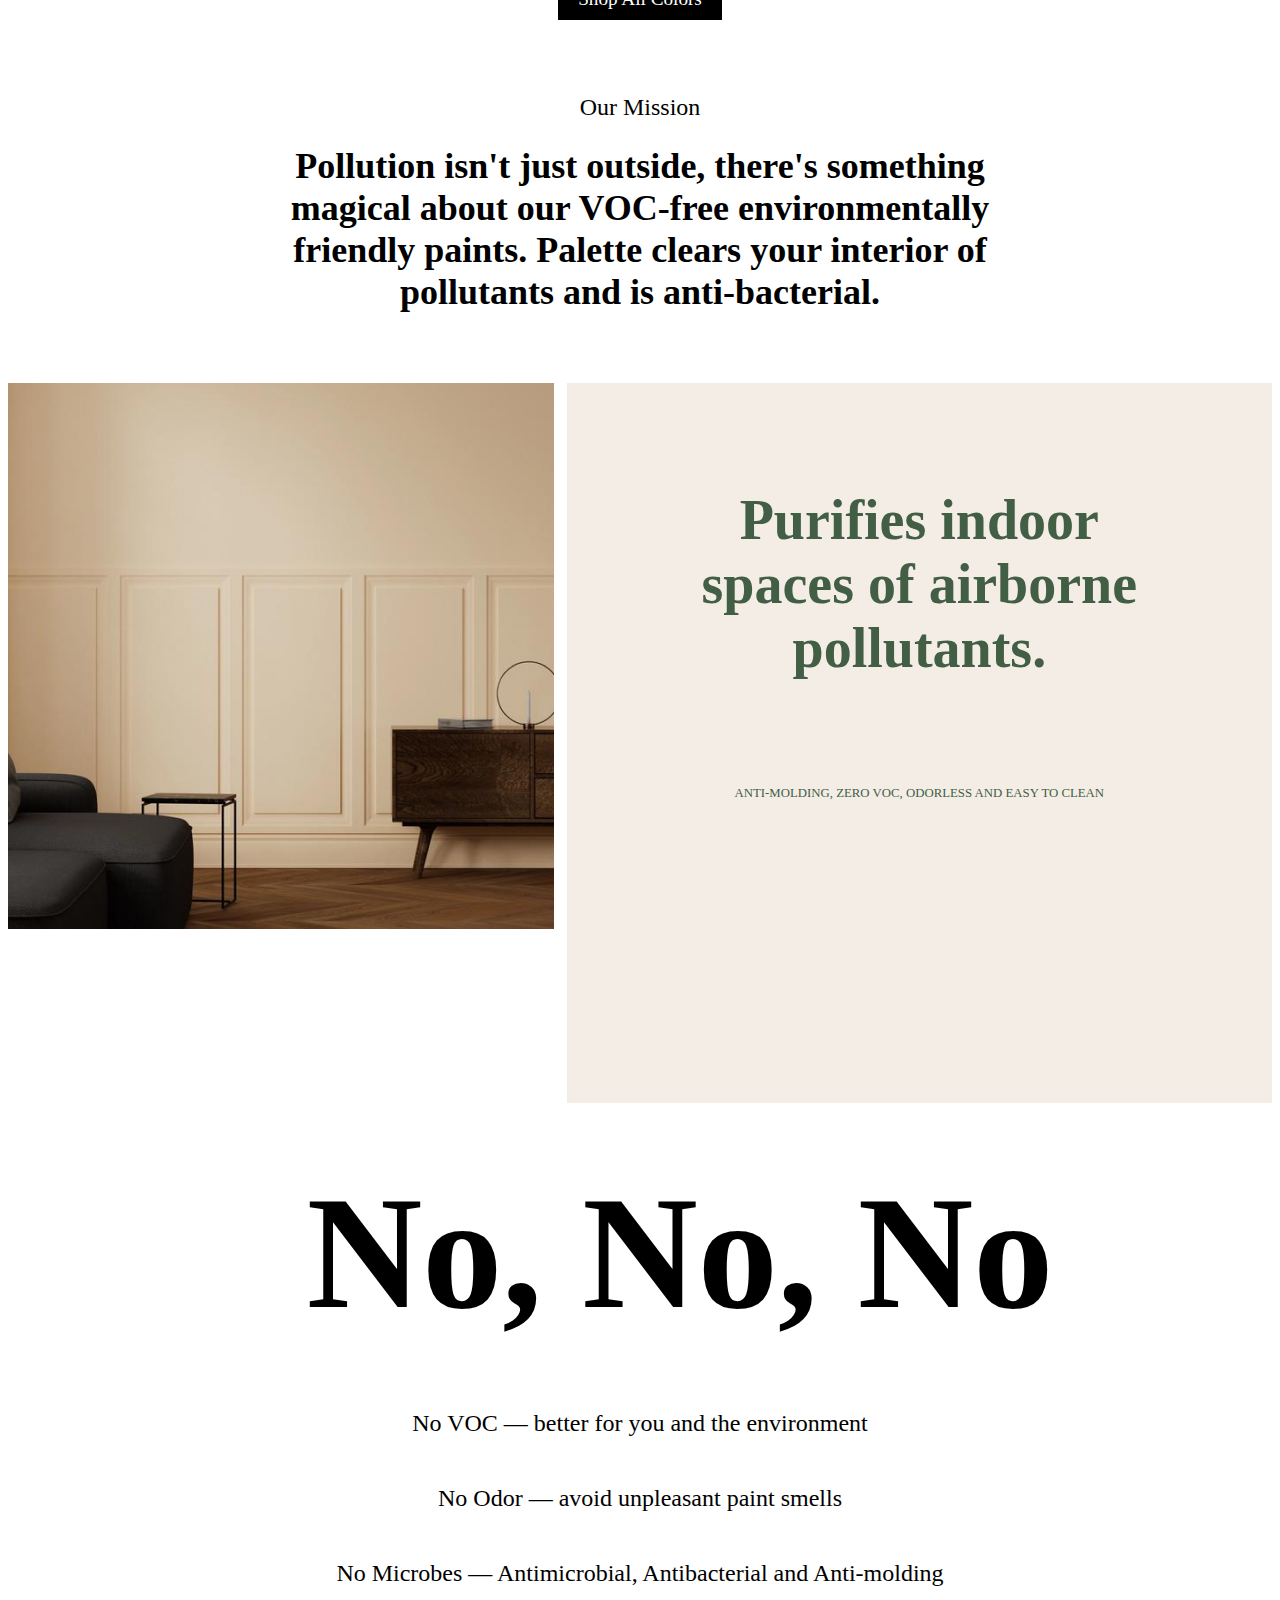
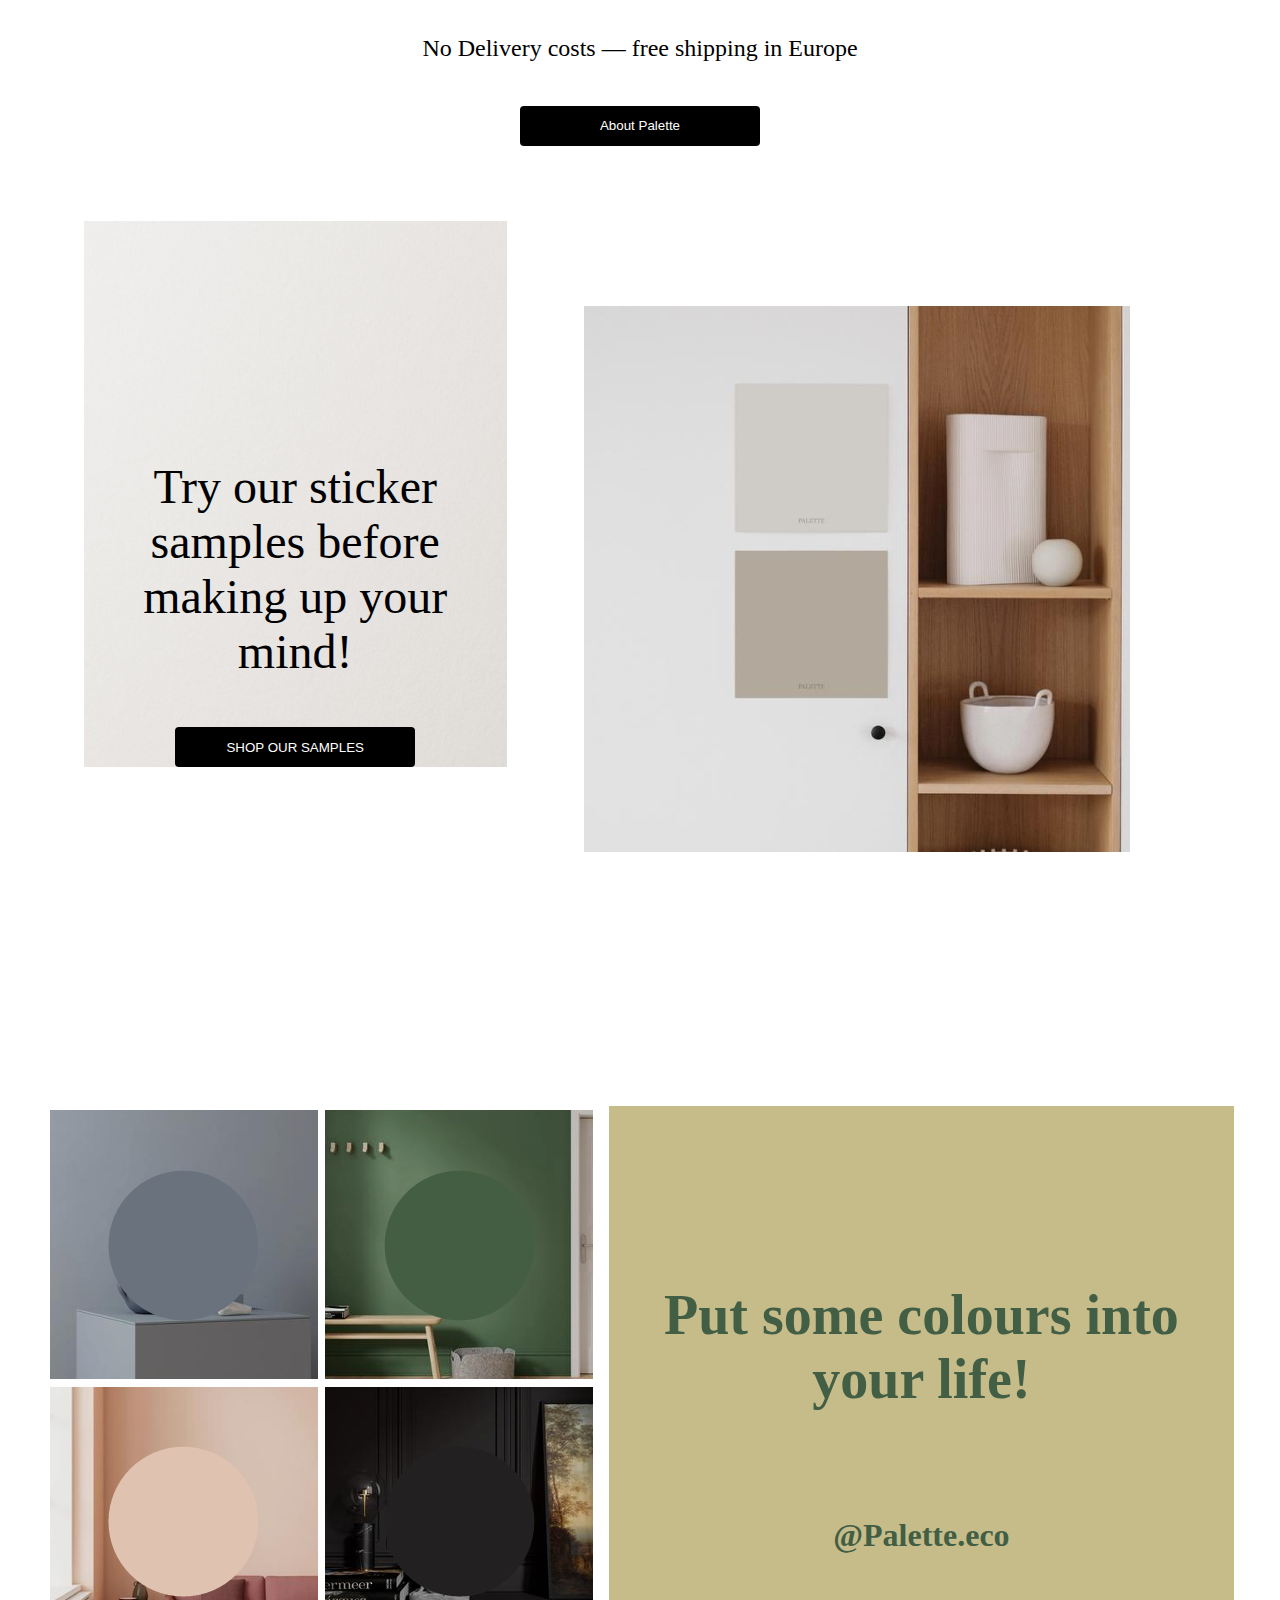
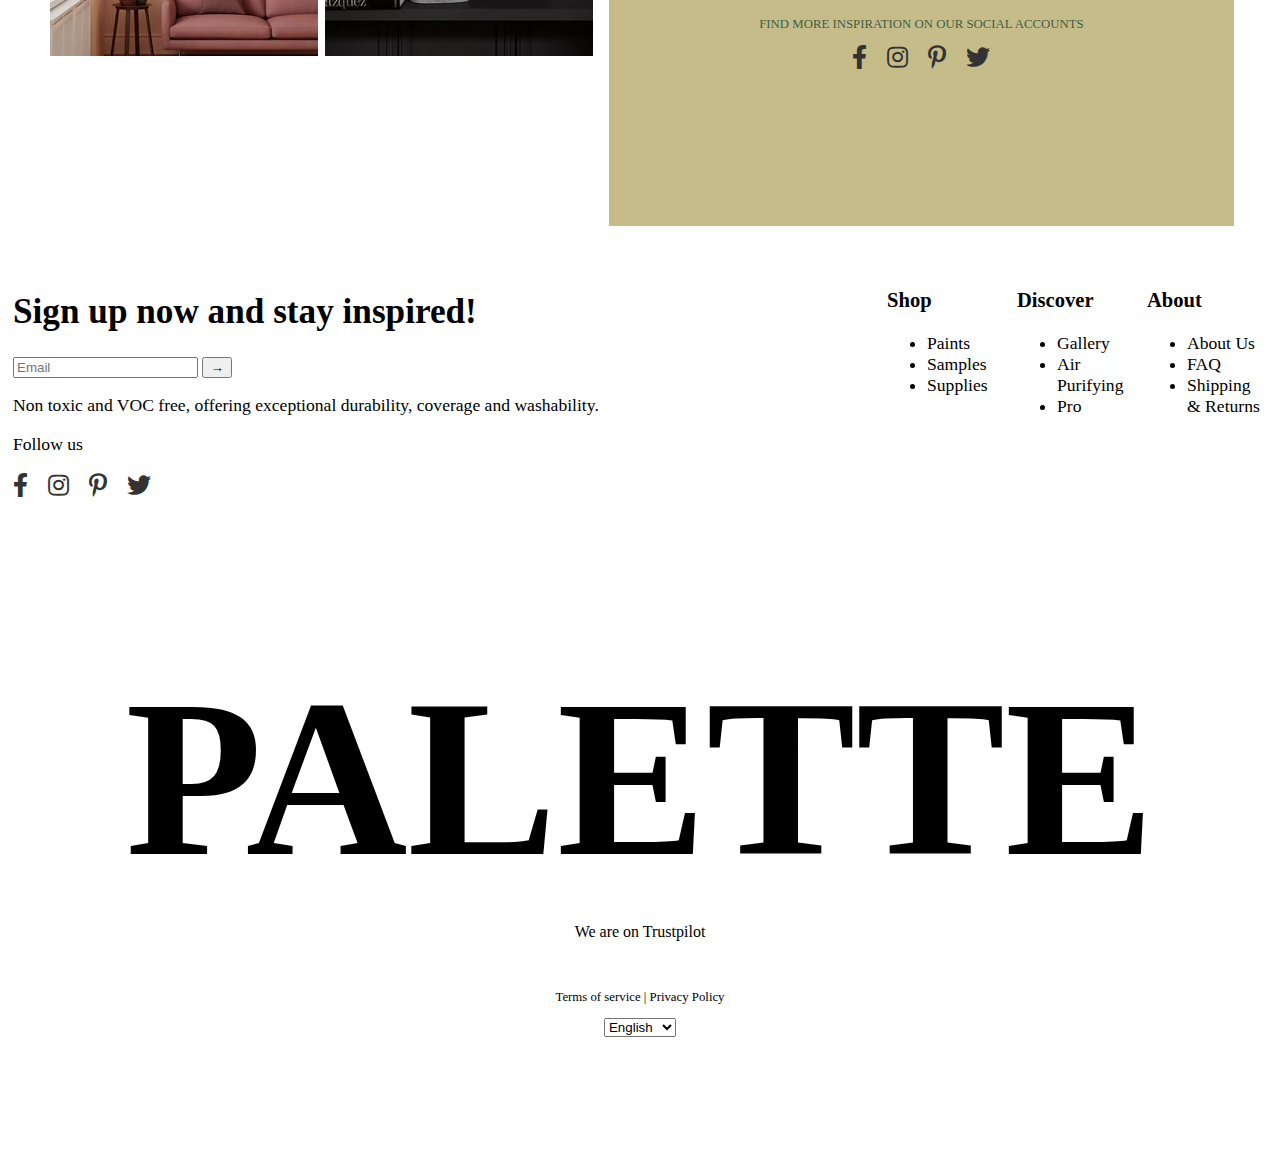
==== commit 4c4c16d6: "Fixed texts alignment" ====
--- a/index.html
+++ b/index.html
@@ -142,9 +142,11 @@
       <div class="pure">
           <div class="img_pure"><img src="assets/images/12.png" alt="wall">
           </div>
-          <div class="pure-text">
-            <h3 class="h3-pure">Purifies indoor spaces of airborne pollutants.</h3>
-            <article class="article_pure">ANTI-MOLDING, ZERO VOC, ODORLESS AND EASY TO CLEAN</article>
+          <div class="img_pure_text">
+            <div class="pure-text">
+              <h3 class="h3-pure">Purifies indoor spaces of airborne pollutants.</h3>
+            </div>
+            <article class="article">ANTI-MOLDING, ZERO VOC, ODORLESS AND EASY TO CLEAN</article>
           </div>
       </div>
     </div>
@@ -162,7 +164,7 @@
           <button class="button_about">About Palette</button>
       </div>
     </div>
-    <div class="pure" id="cc">
+    <div class="try" id="cc">
         <div class="try_class">
             <h3 class="h3_try">Try our sticker samples before making up your mind!</h3>
             <button class="button_shop">SHOP OUR SAMPLES</button>
@@ -178,9 +180,28 @@
     
         <div class="pallets1" id="dd">
             <h3 class="h3-pure">Put some colours into your life!</h3>
-            <h4 class="h4_pallets">@Pallets.eco</h4>
-            
-            
+            <h4 class="h4_pallets">@Palette.eco</h4>
+            <p class="article">FIND MORE INSPIRATION ON OUR SOCIAL ACCOUNTS
+              <div class="social-icons">
+                <a href="#">
+                <i class="fab fa-facebook-f">
+                </i>
+                </a>
+                <a href="#">
+                <i class="fab fa-instagram">
+                </i>
+                </a>
+                <a href="#">
+                <i class="fab fa-pinterest-p">
+                </i>
+                </a>
+                <a href="#">
+                <i class="fab fa-twitter">
+                </i>
+                </a>
+              </div>
+            </p>
+
         </div>
     </div>
 
@@ -192,7 +213,7 @@
             <input type="text" placeholder="Email">
             <button>→</button>
             <p>Non toxic and VOC free, offering exceptional durability, coverage and washability.</p>
-            <p>Find more inspiration on our social accounts
+            <p>Follow us
               <div class="social-icons">
                 <a href="#">
                 <i class="fab fa-facebook-f">
--- a/assets/styles/no_pallets.css
+++ b/assets/styles/no_pallets.css
@@ -1,5 +1,5 @@
     .pure {
-    height: 50vh;
+    height: 80vh;
     display: flex;
     flex-direction: row;
     flex-grow: 1;
@@ -7,25 +7,34 @@
     justify-content: space-evenly;
     align-items: center;
     object-fit: cover;
-    margin-top: 7%;
     }
     
     .pure-text {
-        background-color: #F4EDE6;
-        width: 49%;
         font-size: 1.0rem;
-        align-items: end;
+        align-items: center;
         margin: 15%;
+        text-align: center;
     }
-    .h3-pure{
+    .h3-pure {
         color: #425E44;
         font-size: 3.5rem;
         align-items: center;
-        padding: 70px;
-
+    }
+    .article {
+        font-size: 0.8rem;
+        text-wrap-style: pretty;
+        align-items: center;
+        text-align: center;
+        color: #425E44;
+    }
+    .img_pure_text {
+        background-color: #F4EDE6;
+        height: 80vh;
+        margin-left: 1%;
     }
     .img_pure {
         width: 49%;
+        height: 80vh;
     }
     .no_h2 {
         font-size: 10rem;
@@ -61,33 +70,38 @@
     }
         
     .try {
-        height: 50vh;
-        margin-top: 7%;
+        height: 80vh;
         display: flex;
-        justify-content: space-evenly;
         margin: 3% 3%;
         padding: 3% 3%;
-
+        align-items: center;
     }
 
     .try_class {   
         display: flex;
         background-image: url(../images/13.png);
-        width: 40%;
+        background-repeat: no-repeat;
+        width: 100%;
         flex-direction: column;
         align-items: center;
+        height: 80vh;
+        margin-right: 1%;
+        justify-content: center;
     }
     .h3_try {
         display: flex;
         justify-content: center;
         font-size: 3rem;
-        width: 60%;
-        padding: 3%;
+        width: 80%;
         font-weight: 30;
-        align-self:center;
+        margin-top: 15%;
+        align-self: center;
+        text-align: center;
     }
     .img_try {
         width: 49%;
+        padding: 3%;
+        margin: 5% 3%;
     }
     
     .pallets {
@@ -123,13 +137,14 @@
         display: flex;
         justify-content: center;
         font-size: 1rem;
-        width: 60%;
-        padding: 3%;
-        margin: 5%;
+        width: 100%;
+        margin-top: 0;
         font-weight: 30;
         align-items:center;
         flex-direction: column;
-        height: 50vh;
+        height: 80vh;
+        margin-left: 1%;
+        text-align: center;
         
     }
     .button_shop {
@@ -143,6 +158,9 @@
     }
     .h4_pallets {
         font-size: 2rem;
+        padding: 3%;
+        margin: 5%;
+        color: #425E44;
     }
     .h3_pallets {
         font-size: 4rem;
--- a/styledrops.css
+++ b/styledrops.css
@@ -25,6 +25,11 @@
     max-width: 100%;
 }
 
+.color-sample:hover {
+    transition: transform 0.3s ease;
+    transform: scale(1.1);
+}
+
 .color-name {
     margin-top: 5px;
 }
@@ -49,7 +54,7 @@
     grid-column: 2 / 5;
     text-align: center;
     font-size: 1.5em;
-    margin: 10px 0;
+    margin: 50px 0;
 }
 
 .mission-text {
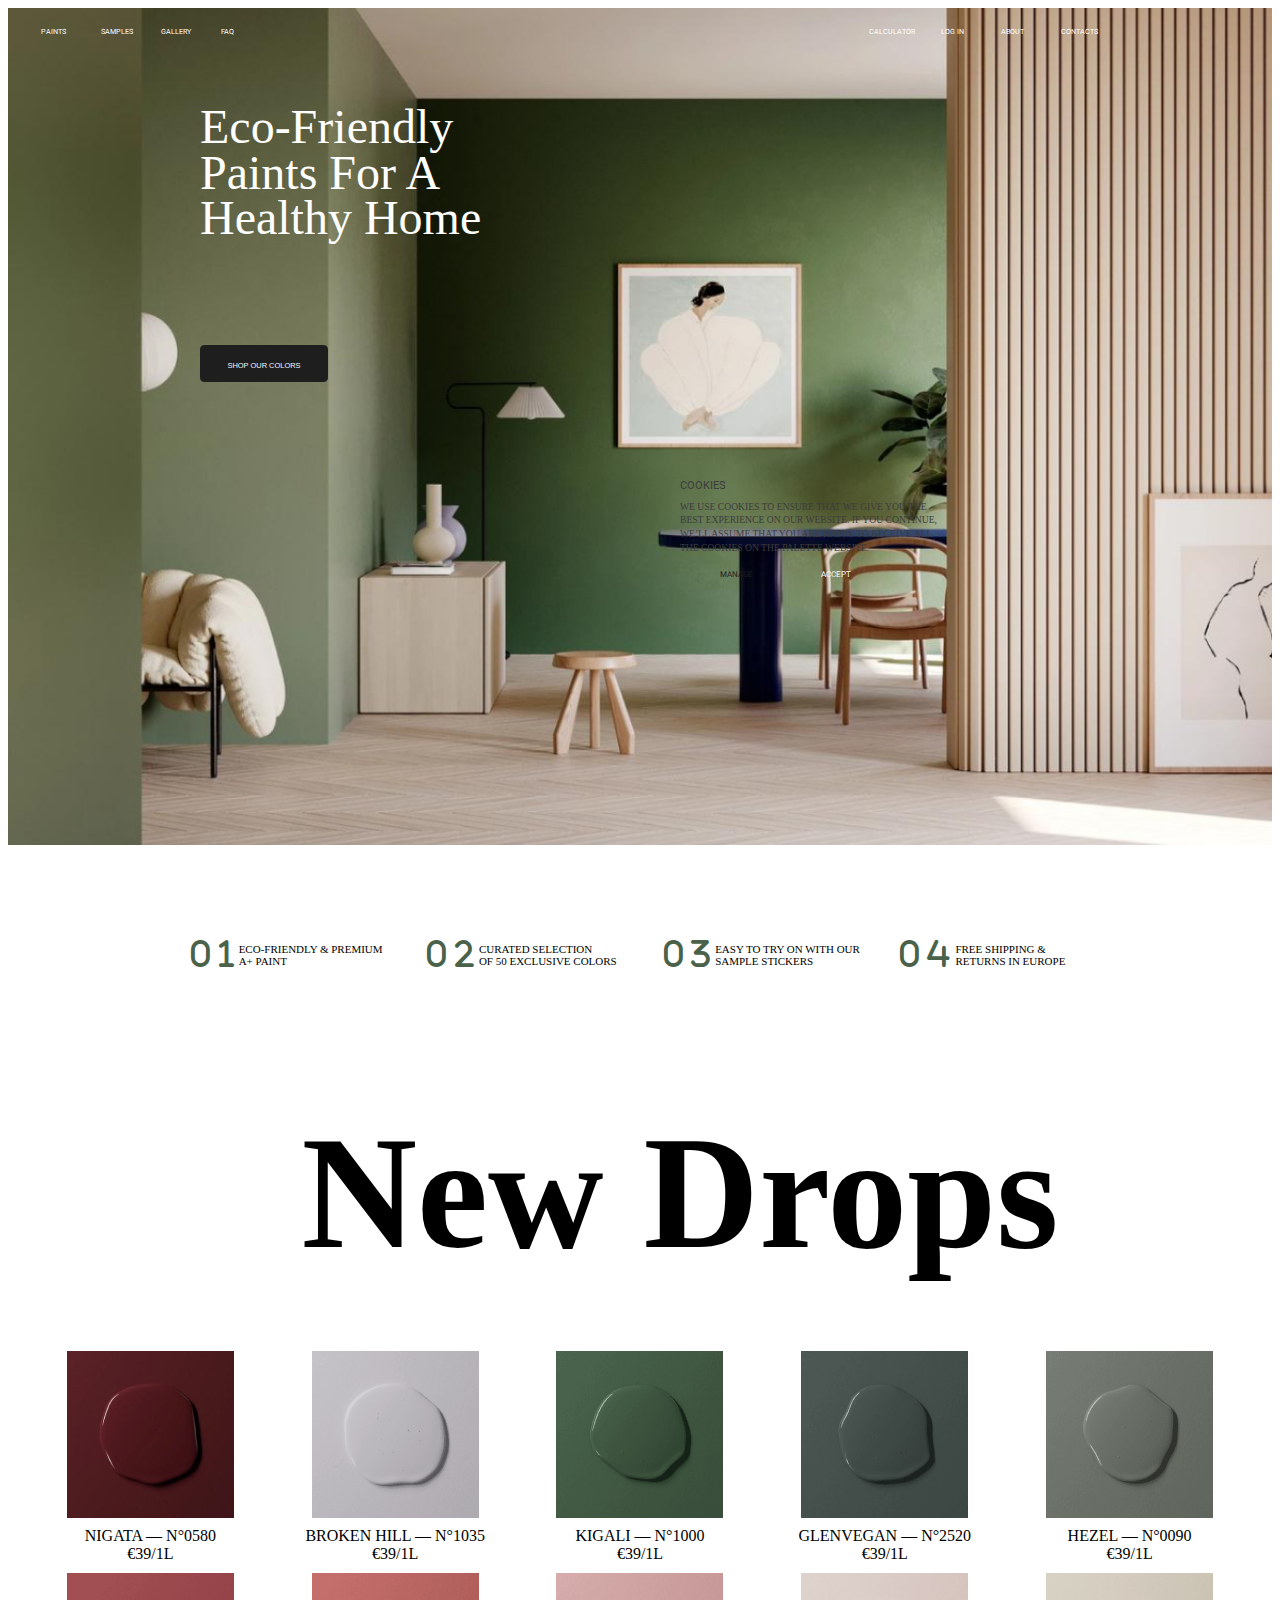
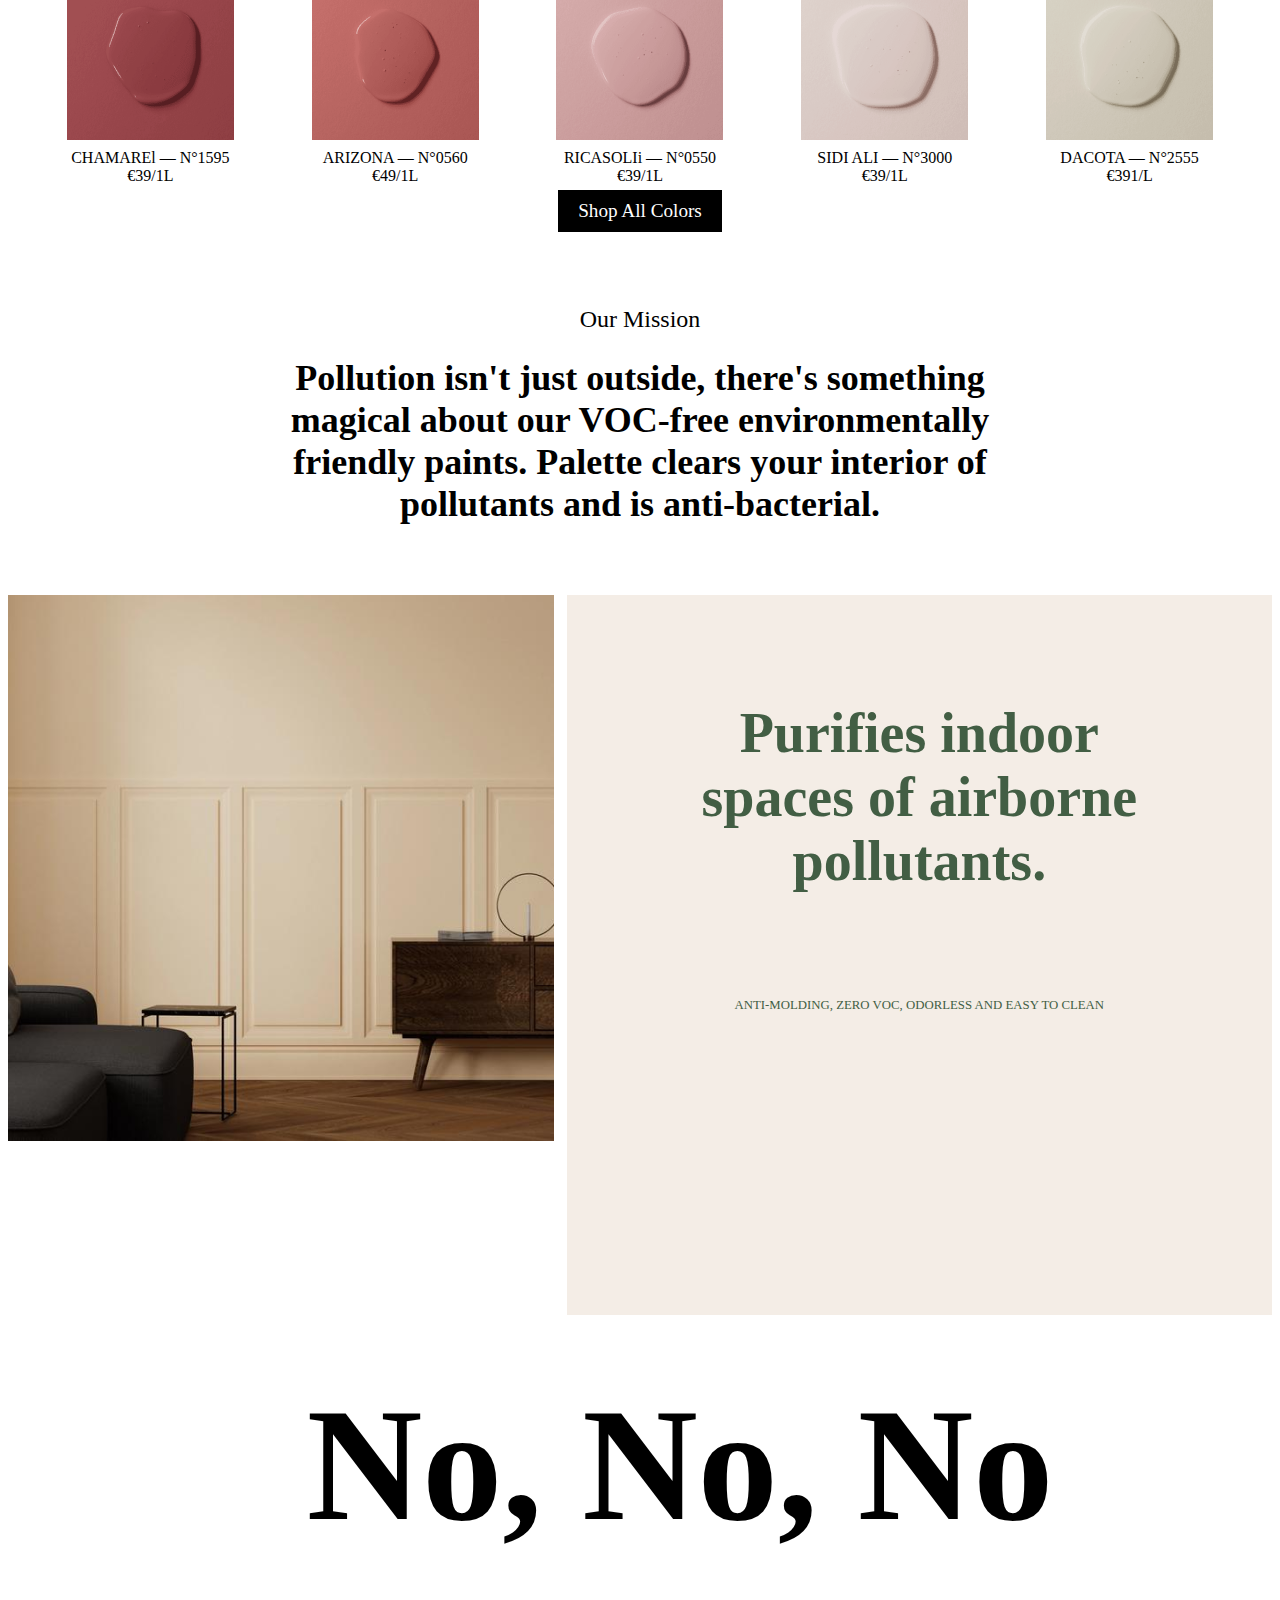
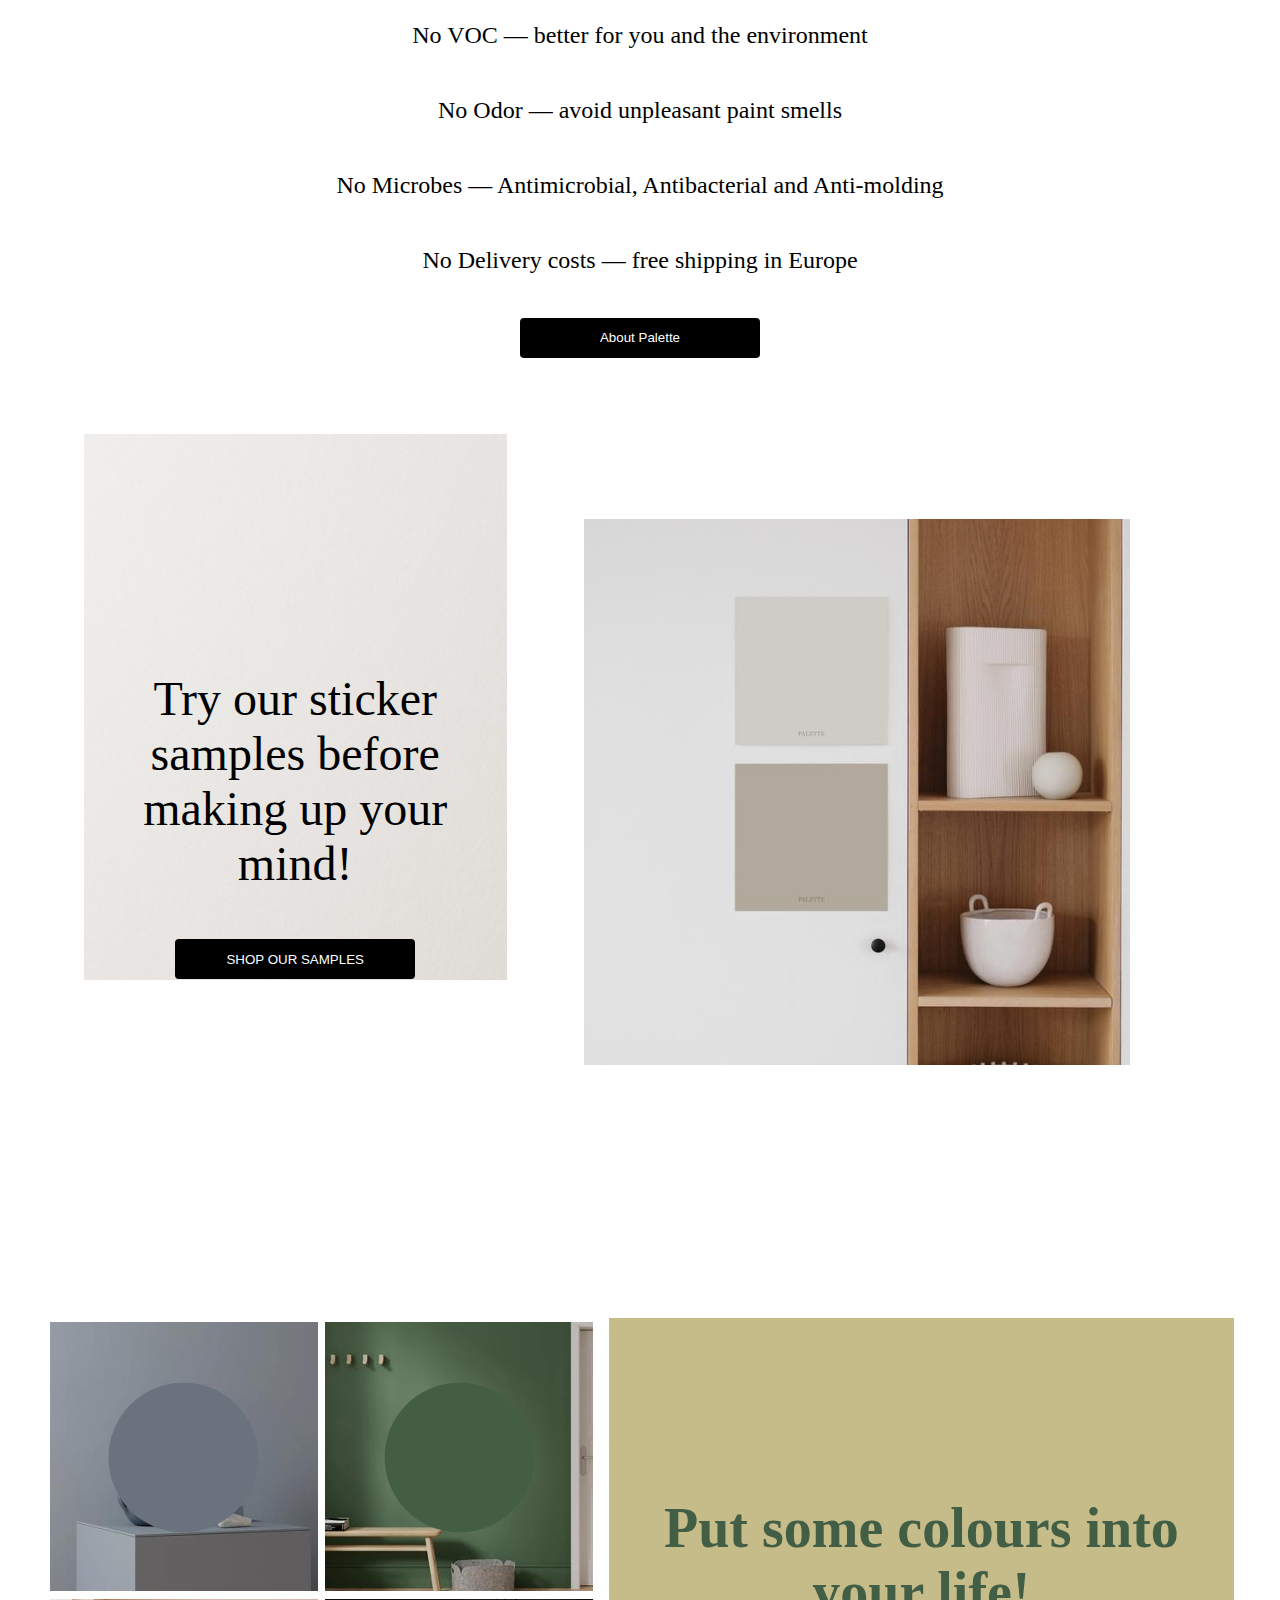
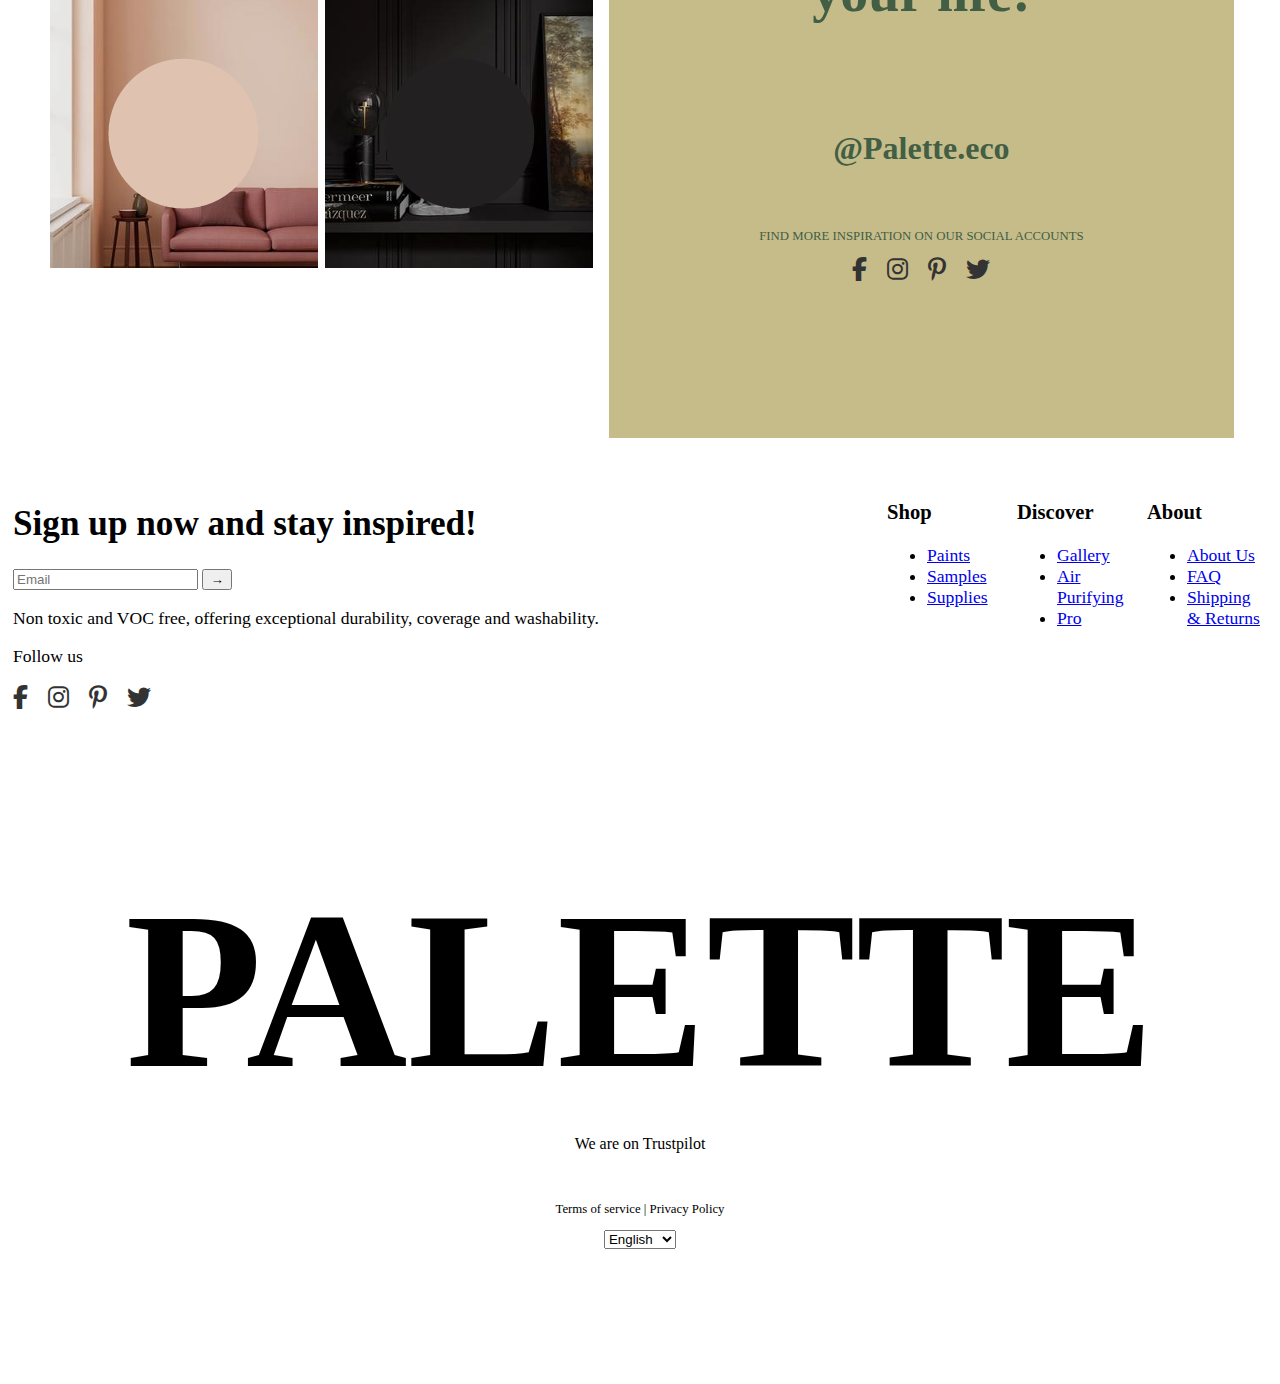
==== commit 5811679b: "Fixed missed numbers in icons of features section" ====
--- a/index.html
+++ b/index.html
@@ -15,7 +15,7 @@
       crossorigin="anonymous"
     />
     <link rel="stylesheet" href="styledrops.css">
-    <link href="https://cdnjs.cloudflare.com/ajax/libs/font-awesome/5.15.3/css/all.min.css" rel="stylesheet"/>
+    <link href="https://cdnjs.cloudflare.com/ajax/libs/font-awesome/6.7.2/css/all.min.css" rel="stylesheet"/>
   </head>
   <body>
     <div class="container">
@@ -52,6 +52,59 @@
         
         </header>
     </div>
+
+    <section class="features">
+      <div class="container-feature">
+       <div class="feature feature-pure">
+        <div class="feature-icon">
+         <i class="fa-solid fa-0">
+         </i>
+         <i class="fa-solid fa-1">
+         </i>
+        </div>
+        <div class="feature-name">
+          <div>ECO-FRIENDLY & PREMIUM</div>
+          <div>A+ PAINT</div>
+        </div>
+       </div>
+       <div class="feature feature-pure">
+        <div class="feature-icon">
+          <i class="fa-solid fa-0">
+          </i>
+          <i class="fa-solid fa-2">
+          </i>
+         </div>
+        <div class="feature-name">
+          <div>CURATED SELECTION</div>
+          <div>OF 50 EXCLUSIVE COLORS</div>
+        </div>
+       </div>
+       <div class="feature feature-pure">
+        <div class="feature-icon">
+          <i class="fa-solid fa-0">
+          </i>
+          <i class="fa-solid fa-3">
+          </i>
+        </div>
+        <div class="feature-name">
+          <div>EASY TO TRY ON WITH OUR</div>
+          <div>SAMPLE STICKERS</div>
+        </div>
+       </div>
+       <div class="feature feature-pure">
+        <div class="feature-icon">
+          <i class="fa-solid fa-0">
+          </i>
+          <i class="fa-solid fa-4">
+          </i>
+        </div>
+        <div class="feature-name">
+          <div>FREE SHIPPING &</div>
+          <div>RETURNS IN EUROPE</div>
+        </div>
+       </div>
+      </div>
+    </section>
     
     <div><h2 class="no_h2">New Drops</h2></div>
 
@@ -237,25 +290,25 @@
           <div class="top-right">
               <h3>Shop</h3>
               <ul>
-                <li>Paints</li>
-                <li>Samples</li>
-                <li>Supplies</li>
+                <li><a href="#aa">Paints</a></li>
+                <li><a href="#bb">Samples</a></li>
+                <li><a href="#cc">Supplies</a></li>
               </ul>
             </div>
             <div class="top-right">
               <h3>Discover</h3>
               <ul>
-                <li>Gallery</li>
-                <li>Air Purifying</li>
-                <li>Pro</li>
+                <li><a href="#">Gallery</a></li>
+                <li><a href="#">Air Purifying</a></li>
+                <li><a href="#">Pro</a></li>
               </ul>
             </div>
             <div class="top-right"  id="about">
               <h3>About</h3>
               <ul>
-                <li>About Us</li>
-                <li>FAQ</li>
-                <li>Shipping & Returns</li>
+                <li><a href="#">About Us</a></li>
+                <li><a href="#">FAQ</a></li>
+                <li><a href="#">Shipping & Returns</a></li>
               </ul>
           </div>
         </div>
--- a/assets/styles/main.css
+++ b/assets/styles/main.css
@@ -95,6 +95,69 @@
   color: #4A614A;
 }
 
+.container-feature {
+  display: grid;
+  grid-template-rows: auto auto auto auto;
+  grid-template-columns: repeat(4, 1fr);
+  padding: 20px;
+}
+
+.features {
+  display: flex;
+  justify-content: space-around;
+  padding: 40px 10px;
+  background-color: #FFFFFF;
+}
+
+.feature {
+  display: flex;
+  flex-basis: 22%;
+  text-align: left;
+  width: 100%;
+  flex-direction: row;
+  flex-grow: 1;
+  flex-basis: 0;
+  align-items: center;
+  object-fit: cover;
+}
+
+.feature-pure {
+  height: 5vh;
+  display: flex;
+  flex-direction: row;
+  flex-grow: 1;
+  flex-basis: 0;
+  margin: 10%;
+}
+
+.feature-icon {
+  font-size: 30px;
+  color: #4A614A;
+  justify-content: space-evenly;
+  align-items: flex-start;
+  margin: 0;
+  padding-right: 5px;
+}
+
+.feature-name {
+  font-family: 'Playfair Display', serif;
+  font-size: 11px;
+  display: flex;
+  flex-direction: column;
+  flex-grow: 1;
+  flex-basis: 0;
+  justify-content: space-evenly;
+  align-items: flex-start;
+  object-fit: cover;
+  flex-wrap: nowrap;
+  padding-right: 40px;
+}
+
+.feature p {
+  font-size: 16px;
+  color: #666;
+}
+
 @font-face {
   font-family: Roboto;
   src: url(../fonts/Roboto-Regular.woff2);
@@ -102,3 +165,20 @@
   font-style: normal;
   font-display: swap;
 }
+
+@media all and (max-width: 767px) {
+  .feature-icon {
+      font-size: 1.5em;
+      }
+  .feature-name {
+      font-size: 9px;
+      padding-right: 20px;
+      }
+      .container-feature {
+        display: grid;
+        grid-template-rows: auto auto;
+        grid-template-columns: repeat(2, 1fr);
+        padding: 20px;
+      }
+  }
+
